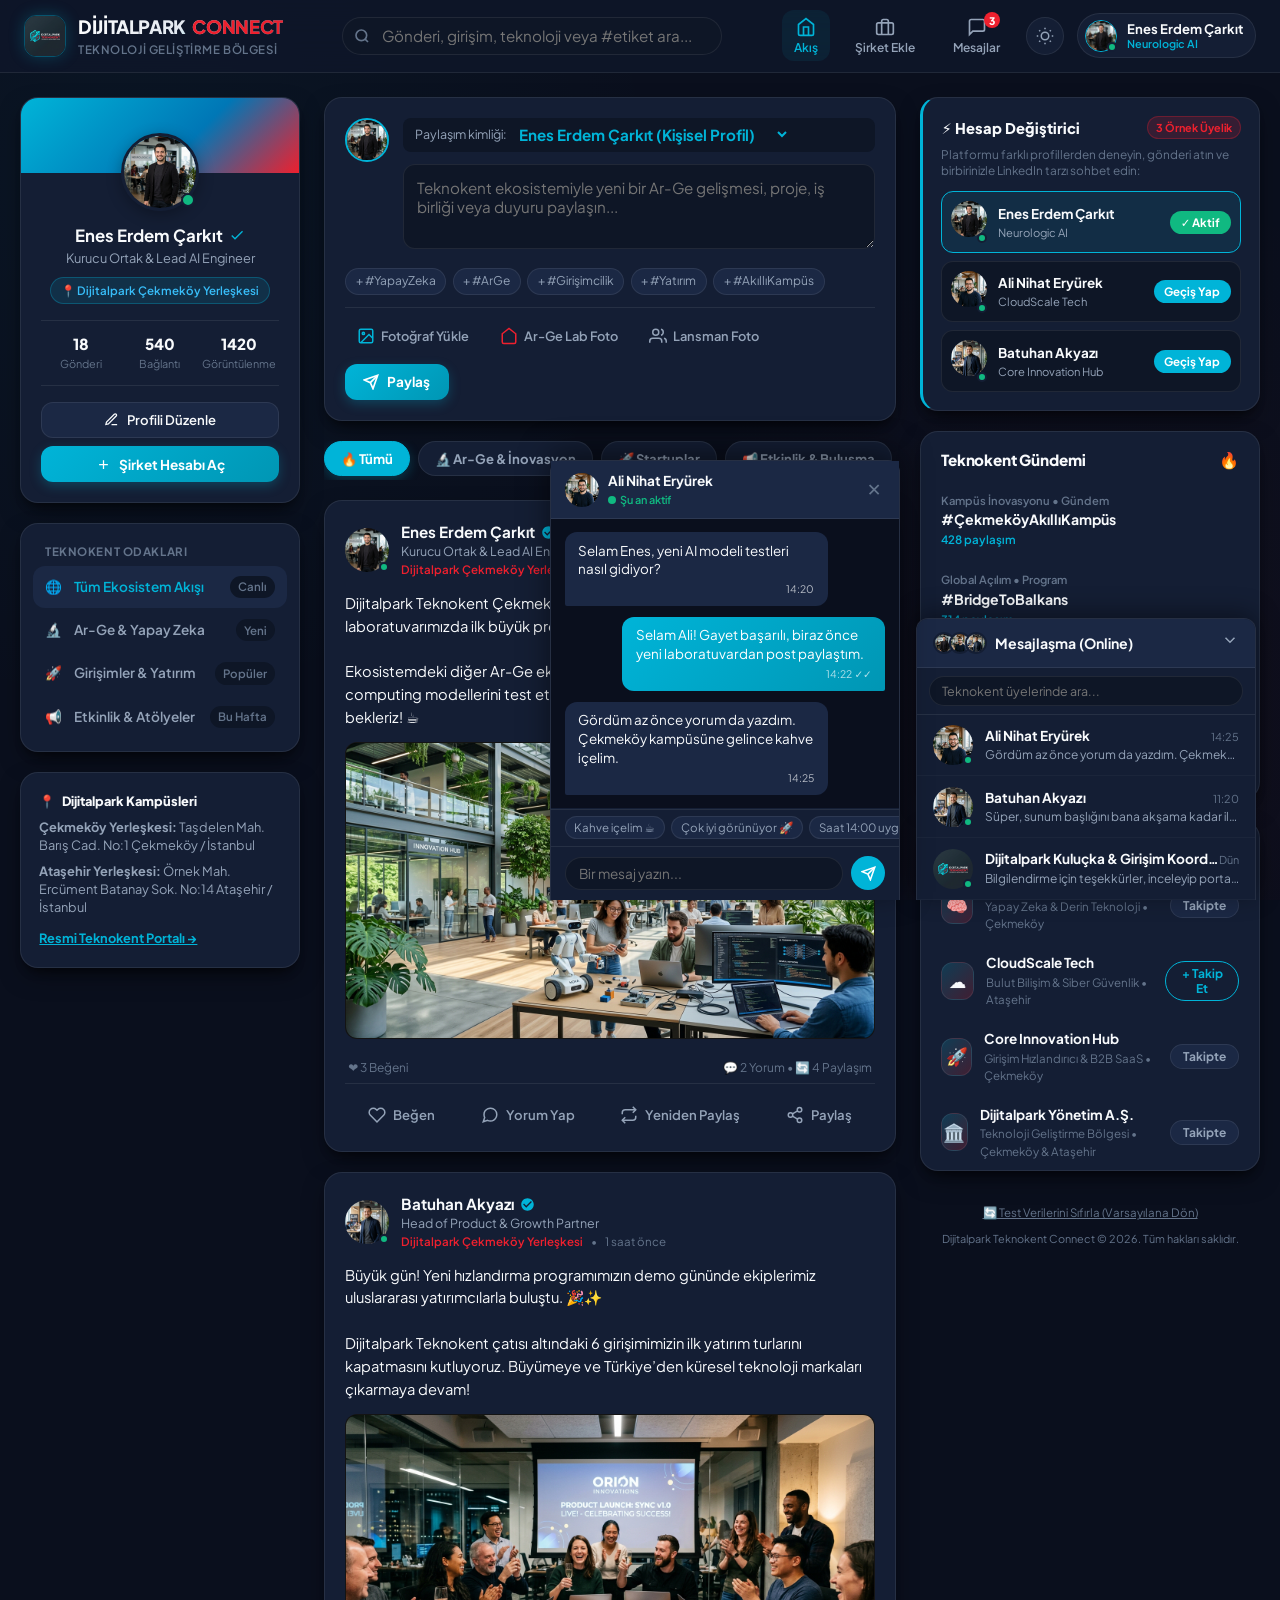
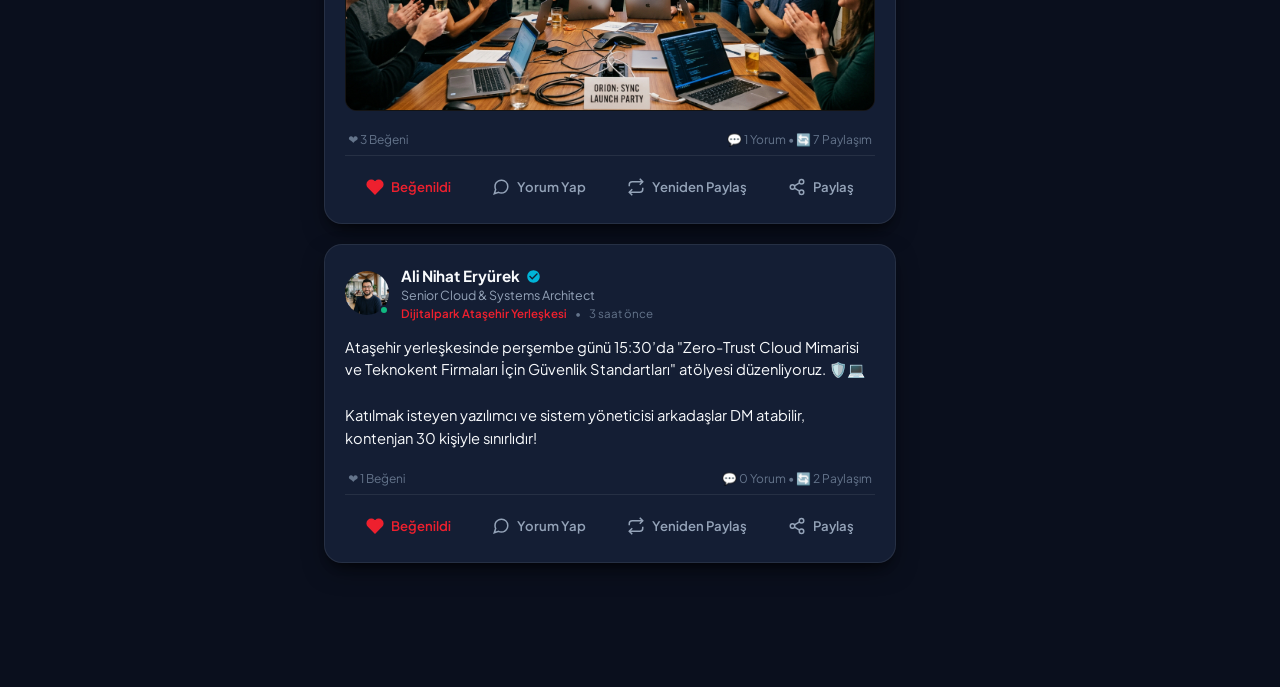
==== index.html @ b2a70043 "feat: initial release of Dijitalpark Teknokent Connect" ====
<!DOCTYPE html>
<html lang="tr" data-theme="dark">
<head>
  <meta charset="UTF-8">
  <meta name="viewport" content="width=device-width, initial-scale=1.0">
  <title>Dijitalpark Teknokent Connect | Startup & Şirket İnovasyon Ağı</title>
  <meta name="description" content="Dijitalpark Teknokent bünyesindeki Ar-Ge firmaları, startuplar ve girişimciler için Twitter ve LinkedIn tarzı profesyonel etkileşim ve iş ağı platformu.">
  
  <!-- Google Fonts: Plus Jakarta Sans for ultra-modern tech aesthetic -->
  <link rel="preconnect" href="https://fonts.googleapis.com">
  <link rel="preconnect" href="https://fonts.gstatic.com" crossorigin>
  <link href="https://fonts.googleapis.com/css2?family=Plus+Jakarta+Sans:wght@400;500;600;700;800&display=swap" rel="stylesheet">
  
  <link rel="stylesheet" href="style.css">
  <link rel="icon" type="image/jpeg" href="./assets/logo.jpg">
</head>
<body>

  <!-- ==========================================================================
       TOP NAVBAR
       ========================================================================== -->
  <header class="top-navbar">
    <div class="nav-container">
      <!-- Brand Logo & Title -->
      <div class="brand-wrapper" onclick="window.scrollTo({top:0, behavior:'smooth'})">
        <img src="./assets/logo.jpg" alt="Dijitalpark Teknokent Logo" class="brand-logo-img" />
        <div class="brand-text">
          <div class="brand-title">
            DİJİTALPARK <span class="red-accent">CONNECT</span>
          </div>
          <div class="brand-subtitle">Teknoloji Geliştirme Bölgesi</div>
        </div>
      </div>

      <!-- Search Input -->
      <div class="search-box-wrapper">
        <svg class="search-icon" width="16" height="16" viewBox="0 0 24 24" fill="none" stroke="currentColor" stroke-width="2.5">
          <circle cx="11" cy="11" r="8"></circle>
          <line x1="21" y1="21" x2="16.65" y2="16.65"></line>
        </svg>
        <input type="text" id="main-search-input" class="search-input" placeholder="Gönderi, girişim, teknoloji veya #etiket ara..." />
      </div>

      <!-- Nav Actions -->
      <nav class="nav-actions">
        <button class="nav-link-btn active" onclick="setFeedCategory('all')">
          <svg width="20" height="20" viewBox="0 0 24 24" fill="none" stroke="currentColor" stroke-width="2">
            <path d="M3 9l9-7 9 7v11a2 2 0 0 1-2 2H5a2 2 0 0 1-2-2z"></path>
            <polyline points="9 22 9 12 15 12 15 22"></polyline>
          </svg>
          <span>Akış</span>
        </button>

        <button class="nav-link-btn" onclick="openCompanyModal()">
          <svg width="20" height="20" viewBox="0 0 24 24" fill="none" stroke="currentColor" stroke-width="2">
            <rect x="2" y="7" width="20" height="14" rx="2" ry="2"></rect>
            <path d="M16 21V5a2 2 0 0 0-2-2h-4a2 2 0 0 0-2 2v16"></path>
          </svg>
          <span>Şirket Ekle</span>
        </button>

        <button class="nav-link-btn" onclick="toggleChatDock()">
          <svg width="20" height="20" viewBox="0 0 24 24" fill="none" stroke="currentColor" stroke-width="2">
            <path d="M21 15a2 2 0 0 1-2 2H7l-4 4V5a2 2 0 0 1 2-2h14a2 2 0 0 1 2 2z"></path>
          </svg>
          <span>Mesajlar</span>
          <span class="nav-link-badge">3</span>
        </button>

        <!-- Theme Toggle -->
        <button id="theme-toggle-btn" class="theme-toggle-btn" onclick="toggleTheme()" title="Temayı Değiştir">
          <!-- Populated by JS -->
        </button>

        <!-- Active User Pill / Switcher -->
        <div class="user-switcher-pill" onclick="openProfileModal()" title="Profil Ayarları & Düzenle">
          <div class="pill-avatar-wrapper">
            <img id="nav-user-avatar" src="./assets/avatar_enes.jpg" class="pill-avatar" alt="Profil" />
            <div class="online-status-dot"></div>
          </div>
          <div class="pill-info">
            <span id="nav-user-name" class="pill-name">Enes Erdem Çarkıt</span>
            <span id="nav-user-role" class="pill-role">Neurologic AI</span>
          </div>
        </div>
      </nav>
    </div>
  </header>

  <!-- ==========================================================================
       MAIN CONTENT GRID
       ========================================================================== -->
  <main class="app-main-layout">
    
    <!-- ==================== LEFT SIDEBAR ==================== -->
    <aside class="left-sidebar">
      <!-- User Profile Summary Card -->
      <div class="card-base profile-summary-card">
        <div class="profile-card-header"></div>
        <div class="profile-card-body">
          <div class="profile-avatar-wrapper">
            <img id="sidebar-user-avatar" src="./assets/avatar_enes.jpg" class="profile-avatar-lg" alt="Kullanıcı Profil Resmi" />
            <div class="online-status-dot" style="bottom: 4px; right: 4px; width: 14px; height: 14px;"></div>
          </div>
          <h2 id="sidebar-user-name" class="profile-name">Enes Erdem Çarkıt</h2>
          <p id="sidebar-user-headline" class="profile-headline">Kurucu Ortak & Lead AI Engineer</p>
          <div id="sidebar-user-campus" class="profile-badge-tag">📍 Dijitalpark Çekmeköy</div>

          <div class="profile-stats-row">
            <div class="profile-stat-item">
              <span id="stat-posts-count" class="stat-value">18</span>
              <span class="stat-label">Gönderi</span>
            </div>
            <div class="profile-stat-item">
              <span id="stat-connections-count" class="stat-value">540</span>
              <span class="stat-label">Bağlantı</span>
            </div>
            <div class="profile-stat-item">
              <span id="stat-views-count" class="stat-value">1.4K</span>
              <span class="stat-label">Görüntülenme</span>
            </div>
          </div>

          <div class="profile-card-actions">
            <button class="btn-secondary" onclick="openProfileModal()">
              <svg width="15" height="15" viewBox="0 0 24 24" fill="none" stroke="currentColor" stroke-width="2"><path d="M12 20h9"></path><path d="M16.5 3.5a2.121 2.121 0 0 1 3 3L7 19l-4 1 1-4L16.5 3.5z"></path></svg>
              <span>Profili Düzenle</span>
            </button>
            <button class="btn-primary" onclick="openCompanyModal()">
              <svg width="15" height="15" viewBox="0 0 24 24" fill="none" stroke="currentColor" stroke-width="2"><line x1="12" y1="5" x2="12" y2="19"></line><line x1="5" y1="12" x2="19" y2="12"></line></svg>
              <span>Şirket Hesabı Aç</span>
            </button>
          </div>
        </div>
      </div>

      <!-- Left Navigation Filters -->
      <div class="card-base sidebar-nav-card">
        <div class="sidebar-menu-title">Teknokent Odakları</div>
        <div class="sidebar-menu-item active" onclick="setFeedCategory('all')">
          <div class="sidebar-menu-item-left">
            <span>🌐</span>
            <span>Tüm Ekosistem Akışı</span>
          </div>
          <span class="menu-count-badge">Canlı</span>
        </div>
        <div class="sidebar-menu-item" onclick="setFeedCategory('arge')">
          <div class="sidebar-menu-item-left">
            <span>🔬</span>
            <span>Ar-Ge & Yapay Zeka</span>
          </div>
          <span class="menu-count-badge">Yeni</span>
        </div>
        <div class="sidebar-menu-item" onclick="setFeedCategory('startup')">
          <div class="sidebar-menu-item-left">
            <span>🚀</span>
            <span>Girişimler & Yatırım</span>
          </div>
          <span class="menu-count-badge">Popüler</span>
        </div>
        <div class="sidebar-menu-item" onclick="setFeedCategory('etkinlik')">
          <div class="sidebar-menu-item-left">
            <span>📢</span>
            <span>Etkinlik & Atölyeler</span>
          </div>
          <span class="menu-count-badge">Bu Hafta</span>
        </div>
      </div>

      <!-- Yerleşkeler Info Card -->
      <div class="card-base" style="padding: 1.15rem; font-size: 0.8rem; color: var(--text-secondary);">
        <div style="font-weight: 800; color: var(--text-primary); margin-bottom: 0.5rem; display: flex; align-items: center; gap: 0.4rem;">
          <span style="color: var(--brand-red);">📍</span> Dijitalpark Kampüsleri
        </div>
        <div style="margin-bottom: 0.5rem; line-height: 1.4;">
          <strong>Çekmeköy Yerleşkesi:</strong> Taşdelen Mah. Barış Cad. No:1 Çekmeköy / İstanbul
        </div>
        <div style="margin-bottom: 0.8rem; line-height: 1.4;">
          <strong>Ataşehir Yerleşkesi:</strong> Örnek Mah. Ercüment Batanay Sok. No:14 Ataşehir / İstanbul
        </div>
        <a href="https://www.dijitalparkteknokent.com.tr" target="_blank" style="color: var(--brand-turq); font-weight: 700; text-decoration: underline;">
          Resmi Teknokent Portalı &rarr;
        </a>
      </div>
    </aside>

    <!-- ==================== FEED CENTER ==================== -->
    <section class="feed-center-column">
      
      <!-- Gönderi Oluşturucu (Composer) -->
      <div class="composer-card">
        <div class="composer-top-row">
          <img id="composer-active-avatar" src="./assets/avatar_enes.jpg" class="composer-avatar" alt="Kullanıcı Avatarı" />
          <div class="composer-input-area">
            
            <!-- Gönderen Seçimi (Kişisel vs Şirket) -->
            <div class="post-as-bar">
              <span>Paylaşım kimliği:</span>
              <select id="post-as-select" class="post-as-select">
                <!-- Populated dynamically -->
              </select>
            </div>

            <textarea id="post-composer-text" class="composer-textarea" placeholder="Teknokent ekosistemiyle yeni bir Ar-Ge gelişmesi, proje, iş birliği veya duyuru paylaşın..."></textarea>
          </div>
        </div>

        <!-- Görsel Önizleme Alanı -->
        <div id="composer-preview-box" class="composer-img-preview-box">
          <img id="composer-preview-img" src="" class="composer-img-preview" alt="Yüklenecek Görsel" />
          <div class="remove-img-btn" onclick="removeComposerImage()" title="Görseli Kaldır">✕</div>
        </div>

        <!-- Hızlı Etiketler -->
        <div class="hashtag-chips">
          <span class="hashtag-chip" onclick="addHashtagToComposer('YapayZeka')">+ #YapayZeka</span>
          <span class="hashtag-chip" onclick="addHashtagToComposer('ArGe')">+ #ArGe</span>
          <span class="hashtag-chip" onclick="addHashtagToComposer('Girişimcilik')">+ #Girişimcilik</span>
          <span class="hashtag-chip" onclick="addHashtagToComposer('Yatırım')">+ #Yatırım</span>
          <span class="hashtag-chip" onclick="addHashtagToComposer('AkıllıKampüs')">+ #AkıllıKampüs</span>
        </div>

        <!-- Hidden File Input for Custom Photo Upload -->
        <input type="file" id="post-image-file-input" accept="image/*" style="display: none;" onchange="handleImageSelect(event)" />

        <div class="composer-bottom-bar">
          <div class="composer-tools">
            <button class="composer-tool-btn" onclick="document.getElementById('post-image-file-input').click()" title="Fotoğraf Yükle">
              <svg width="18" height="18" viewBox="0 0 24 24" fill="none" stroke="currentColor" stroke-width="2" style="color:var(--brand-turq);"><rect x="3" y="3" width="18" height="18" rx="2" ry="2"></rect><circle cx="8.5" cy="8.5" r="1.5"></circle><polyline points="21 15 16 10 5 21"></polyline></svg>
              <span>Fotoğraf Yükle</span>
            </button>

            <!-- Örnek Teknokent Görsellerini Hızlı Ekleme -->
            <button class="composer-tool-btn" onclick="selectSampleImage('office')" title="Ar-Ge Ofis Görseli">
              <svg width="18" height="18" viewBox="0 0 24 24" fill="none" stroke="currentColor" stroke-width="2" style="color:var(--brand-red);"><path d="M3 9l9-7 9 7v11a2 2 0 0 1-2 2H5a2 2 0 0 1-2-2z"></path></svg>
              <span>Ar-Ge Lab Foto</span>
            </button>
            <button class="composer-tool-btn" onclick="selectSampleImage('team')" title="Startup Ekip / Lansman Görseli">
              <svg width="18" height="18" viewBox="0 0 24 24" fill="none" stroke="currentColor" stroke-width="2"><path d="M17 21v-2a4 4 0 0 0-4-4H5a4 4 0 0 0-4 4v2"></path><circle cx="9" cy="7" r="4"></circle><path d="M23 21v-2a4 4 0 0 0-3-3.87"></path><path d="M16 3.13a4 4 0 0 1 0 7.75"></path></svg>
              <span>Lansman Foto</span>
            </button>
          </div>

          <button class="btn-primary" onclick="submitNewPost()">
            <svg width="16" height="16" viewBox="0 0 24 24" fill="none" stroke="currentColor" stroke-width="2.5"><line x1="22" y1="2" x2="11" y2="13"></line><polygon points="22 2 15 22 11 13 2 9 22 2"></polygon></svg>
            <span>Paylaş</span>
          </button>
        </div>
      </div>

      <!-- Feed Kategori Filtre Butonları -->
      <div class="feed-tabs-bar">
        <button class="feed-tab active" data-cat="all" onclick="setFeedCategory('all')">🔥 Tümü</button>
        <button class="feed-tab" data-cat="arge" onclick="setFeedCategory('arge')">🔬 Ar-Ge & İnovasyon</button>
        <button class="feed-tab" data-cat="startup" onclick="setFeedCategory('startup')">🚀 Startuplar</button>
        <button class="feed-tab" data-cat="etkinlik" onclick="setFeedCategory('etkinlik')">📢 Etkinlik & Buluşma</button>
      </div>

      <!-- Gönderi Akışı (JavaScript Render Alanı) -->
      <div id="feed-posts-container">
        <!-- Rendered by app.js -->
      </div>
    </section>

    <!-- ==================== RIGHT SIDEBAR ==================== -->
    <aside class="right-sidebar">
      
      <!-- TEST MODU: 3 Örnek Üyelik Hızlı Geçiş Paneli (Kullanıcının Özel İsteği) -->
      <div class="card-base test-accounts-panel">
        <div style="display: flex; align-items: center; justify-content: space-between; margin-bottom: 0.5rem;">
          <span style="font-weight: 800; font-size: 0.92rem; color: var(--text-primary); display:flex; align-items:center; gap:0.4rem;">
            ⚡ Hesap Değiştirici
          </span>
          <span class="test-badge">3 Örnek Üyelik</span>
        </div>
        <p style="font-size: 0.74rem; color: var(--text-muted); line-height: 1.35; margin-bottom: 0.75rem;">
          Platformu farklı profillerden deneyin, gönderi atın ve birbirinizle LinkedIn tarzı sohbet edin:
        </p>

        <div id="test-accounts-list">
          <!-- Populated by JS for Enes, Ali, Batuhan -->
        </div>
      </div>

      <!-- Teknokent Gündemi / Trendler -->
      <div class="card-base">
        <div class="sidebar-section-header">
          <span class="sidebar-section-title">Teknokent Gündemi</span>
          <span style="font-size: 1rem;">🔥</span>
        </div>
        
        <div class="trend-item" onclick="addHashtagToComposer('ÇekmeköyAkıllıKampüs')">
          <div class="trend-category">Kampüs İnovasyonu • Gündem</div>
          <div class="trend-tag">#ÇekmeköyAkıllıKampüs</div>
          <div class="trend-count">428 paylaşım</div>
        </div>

        <div class="trend-item" onclick="addHashtagToComposer('BridgeToBalkans')">
          <div class="trend-category">Global Açılım • Program</div>
          <div class="trend-tag">#BridgeToBalkans</div>
          <div class="trend-count">314 paylaşım</div>
        </div>

        <div class="trend-item" onclick="addHashtagToComposer('TÜBİTAK1507')">
          <div class="trend-category">Ar-Ge Teşvikleri • Destek</div>
          <div class="trend-tag">#TÜBİTAK1507</div>
          <div class="trend-count">192 paylaşım</div>
        </div>

        <div class="trend-item" onclick="addHashtagToComposer('YatırımTuru')">
          <div class="trend-category">Girişim Finansmanı • Fon</div>
          <div class="trend-tag">#YatırımTuru</div>
          <div class="trend-count">146 paylaşım</div>
        </div>
      </div>

      <!-- Teknokent Şirketleri -->
      <div class="card-base">
        <div class="sidebar-section-header">
          <span class="sidebar-section-title">Ekosistem Şirketleri</span>
          <button style="font-size: 0.75rem; color: var(--brand-turq); font-weight:700;" onclick="openCompanyModal()">+ Ekle</button>
        </div>
        <div id="companies-list-container">
          <!-- Populated by JS -->
        </div>
      </div>

      <!-- Data Reset & Info -->
      <div style="padding: 0.5rem 1rem; text-align: center;">
        <button onclick="resetDataToDefault()" style="font-size: 0.72rem; color: var(--text-muted); text-decoration: underline;">
          🔄 Test Verilerini Sıfırla (Varsayılana Dön)
        </button>
        <div style="font-size: 0.68rem; color: var(--text-muted); margin-top: 0.5rem;">
          Dijitalpark Teknokent Connect © 2026. Tüm hakları saklıdır.
        </div>
      </div>
    </aside>

  </main>

  <!-- ==========================================================================
       LINKEDIN STYLE CHAT DOCK (BOTTOM-RIGHT)
       ========================================================================== -->
  <div id="linkedin-chat-dock" class="linkedin-chat-dock">
    <div class="chat-dock-header" onclick="toggleChatDock()">
      <div class="chat-dock-title">
        <div class="chat-dock-avatar-stack">
          <img src="./assets/avatar_enes.jpg" alt="Enes" />
          <img src="./assets/avatar_ali.jpg" alt="Ali" />
          <img src="./assets/avatar_batuhan.jpg" alt="Batuhan" />
        </div>
        <span>Mesajlaşma (Online)</span>
      </div>
      <div class="chat-dock-controls">
        <span id="dock-toggle-icon">
          <svg width="18" height="18" viewBox="0 0 24 24" fill="none" stroke="currentColor" stroke-width="2"><polyline points="6 9 12 15 18 9"></polyline></svg>
        </span>
      </div>
    </div>

    <div id="chat-dock-content" class="chat-dock-content">
      <div class="chat-dock-search">
        <input type="text" class="chat-dock-search-input" placeholder="Teknokent üyelerinde ara..." />
      </div>
      <div id="chat-contacts-list" class="chat-contact-list">
        <!-- Rendered by JS -->
      </div>
    </div>
  </div>

  <!-- FLOATING CONVERSATION POPUP (LINKEDIN POPUP STYLE) -->
  <div id="active-conversation-window" class="active-conversation-window" style="display: none;">
    <div class="conversation-header">
      <div class="conversation-target-info">
        <img id="chat-target-avatar" src="" class="conversation-target-avatar" />
        <div class="conversation-target-meta">
          <span id="chat-target-name" class="target-name">Üye</span>
          <span id="chat-target-status" class="target-status-text">Şu an aktif</span>
        </div>
      </div>
      <div style="display:flex; align-items:center; gap:0.5rem;">
        <button onclick="closeActiveChat()" style="color:var(--text-muted); font-size:1.1rem; line-height:1; padding:4px;" title="Kapat">✕</button>
      </div>
    </div>

    <!-- Messages Body -->
    <div id="chat-messages-body" class="conversation-body">
      <!-- Populated by JS -->
    </div>

    <!-- Quick Reply Chips -->
    <div class="quick-reply-suggestions">
      <button class="quick-reply-chip" onclick="sendQuickReply('Harika, yarın Teknokent kafesinde buluşalım! ☕️')">Kahve içelim ☕️</button>
      <button class="quick-reply-chip" onclick="sendQuickReply('Projeyi inceledim, çok iyi görünüyor! 🚀')">Çok iyi görünüyor 🚀</button>
      <button class="quick-reply-chip" onclick="sendQuickReply('Toplantı saat 14:00\'te uygun mudur?')">Saat 14:00 uygun mu?</button>
    </div>

    <!-- Input Footer -->
    <div class="conversation-footer">
      <input type="text" id="chat-message-input" class="chat-input-box" placeholder="Bir mesaj yazın..." autocomplete="off" />
      <button class="chat-send-btn" onclick="sendChatMessage()">
        <svg width="15" height="15" viewBox="0 0 24 24" fill="none" stroke="currentColor" stroke-width="2.5"><line x1="22" y1="2" x2="11" y2="13"></line><polygon points="22 2 15 22 11 13 2 9 22 2"></polygon></svg>
      </button>
    </div>
  </div>

  <!-- ==========================================================================
       MODALS
       ========================================================================== -->

  <!-- Profil Düzenleme Modalı -->
  <div id="profile-edit-modal" class="modal-backdrop">
    <div class="modal-container">
      <div class="modal-header">
        <div class="modal-title">
          <span>👤</span> Profil Bilgilerini Düzenle
        </div>
        <button class="modal-close-btn" onclick="closeProfileModal()">✕</button>
      </div>
      <div class="modal-body">
        <div class="form-group">
          <label class="form-label">Ad Soyad</label>
          <input type="text" id="edit-profile-name" class="form-control" />
        </div>
        <div class="form-group">
          <label class="form-label">Unvan & Rol</label>
          <input type="text" id="edit-profile-title" class="form-control" />
        </div>
        <div class="form-row">
          <div class="form-group">
            <label class="form-label">Şirket / Startup</label>
            <input type="text" id="edit-profile-company" class="form-control" />
          </div>
          <div class="form-group">
            <label class="form-label">Yerleşke</label>
            <select id="edit-profile-campus" class="form-control">
              <option value="Dijitalpark Çekmeköy Yerleşkesi">Dijitalpark Çekmeköy Yerleşkesi</option>
              <option value="Dijitalpark Ataşehir Yerleşkesi">Dijitalpark Ataşehir Yerleşkesi</option>
            </select>
          </div>
        </div>
        <div class="form-group">
          <label class="form-label">Biyografi & Ar-Ge Odak Alanları</label>
          <textarea id="edit-profile-bio" class="form-control" rows="3"></textarea>
        </div>
      </div>
      <div class="modal-footer">
        <button class="btn-secondary" onclick="closeProfileModal()">İptal</button>
        <button class="btn-primary" onclick="saveProfileEdits()">Değişiklikleri Kaydet</button>
      </div>
    </div>
  </div>

  <!-- Şirket Hesabı Açma Modalı -->
  <div id="company-register-modal" class="modal-backdrop">
    <div class="modal-container">
      <div class="modal-header">
        <div class="modal-title">
          <span>🏢</span> Yeni Şirket / Startup Hesabı Aç
        </div>
        <button class="modal-close-btn" onclick="closeCompanyModal()">✕</button>
      </div>
      <div class="modal-body">
        <p style="font-size: 0.82rem; color: var(--text-secondary); margin-bottom: 1.25rem;">
          Dijitalpark Teknokent TGB bünyesindeki Ar-Ge şirketinizi veya startupınızı ekosisteme tanıtın, açık pozisyonlar ve projelerinizi paylaşın.
        </p>
        <div class="form-group">
          <label class="form-label">Şirket / Girişim Adı *</label>
          <input type="text" id="new-comp-name" class="form-control" placeholder="Örn: QuantumBite Technologies" />
        </div>
        <div class="form-group">
          <label class="form-label">Faaliyet Sektörü *</label>
          <input type="text" id="new-comp-sector" class="form-control" placeholder="Örn: Yapay Zeka, Siber Güvenlik, Biyoteknoloji, FinTech..." />
        </div>
        <div class="form-row">
          <div class="form-group">
            <label class="form-label">Teknokent Yerleşkesi & Ofis No</label>
            <input type="text" id="new-comp-campus" class="form-control" value="Çekmeköy - Ofis C204" />
          </div>
          <div class="form-group">
            <label class="form-label">Ekip Büyüklüğü</label>
            <select id="new-comp-size" class="form-control">
              <option value="1-5 Kişi">1-5 Kişi (Erken Aşama)</option>
              <option value="5-15 Kişi">5-15 Kişi (Büyüme)</option>
              <option value="15-50 Kişi">15-50 Kişi (Ölçeklenme)</option>
              <option value="50+ Kişi">50+ Kişi (Büyük Ölçek)</option>
            </select>
          </div>
        </div>
        <div class="form-group">
          <label class="form-label">Şirket İkonu / Emoji</label>
          <input type="text" id="new-comp-emoji" class="form-control" value="⚡" style="max-width: 80px; text-align: center; font-size: 1.2rem;" />
        </div>
      </div>
      <div class="modal-footer">
        <button class="btn-secondary" onclick="closeCompanyModal()">İptal</button>
        <button class="btn-primary" onclick="registerNewCompany()">Şirket Hesabını Kaydet</button>
      </div>
    </div>
  </div>

  <!-- Görsel Lightbox Modalı -->
  <div id="image-lightbox-modal" class="modal-backdrop" onclick="closeLightbox()">
    <div style="max-width: 90vw; max-height: 90vh; position: relative;">
      <img id="lightbox-full-img" src="" style="max-width: 100%; max-height: 90vh; border-radius: var(--radius-md); object-fit: contain; box-shadow: 0 20px 50px rgba(0,0,0,0.8);" />
    </div>
  </div>

  <!-- Application Logic -->
  <script src="app.js"></script>
</body>
</html>
---- style.css ----
/* ==========================================================================
   DIJITALPARK TEKNOKENT CONNECT - DESIGN SYSTEM & STYLESHEET
   Brand Colors:
   - Dijitalpark Turquoise / Cyan: #00B4D8 / #00C8D7 / #0891b2
   - Dijitalpark Red: #EE202E / #E63946
   - Modern Tech Dark Navy Slate & Crisp Light Mode
   ========================================================================== */

:root {
  /* Brand Core */
  --brand-turq: #00B4D8;
  --brand-turq-light: #48CAE4;
  --brand-turq-dark: #0096B4;
  --brand-turq-glow: rgba(0, 180, 216, 0.25);
  
  --brand-red: #EE202E;
  --brand-red-light: #FF4D5A;
  --brand-red-dark: #C91421;
  --brand-red-glow: rgba(238, 32, 46, 0.25);

  --brand-online: #10B981;
  --brand-online-glow: rgba(16, 185, 129, 0.3);

  /* Theme: Dark (Default Tech Theme) */
  --bg-primary: #0A0F1D;
  --bg-secondary: #0F172A;
  --bg-surface: #141E34;
  --bg-surface-elevated: #1B2844;
  --bg-input: #0E1626;
  --border-color: rgba(255, 255, 255, 0.08);
  --border-focus: var(--brand-turq);
  
  --text-primary: #F8FAFC;
  --text-secondary: #94A3B8;
  --text-muted: #64748B;
  --text-inverse: #0A0F1D;

  --badge-bg: rgba(0, 180, 216, 0.12);
  --badge-border: rgba(0, 180, 216, 0.3);
  --badge-text: #38BDF8;

  --card-shadow: 0 10px 25px -5px rgba(0, 0, 0, 0.5), 0 8px 10px -6px rgba(0, 0, 0, 0.5);
  --modal-backdrop: rgba(6, 10, 20, 0.85);

  --font-family: 'Plus Jakarta Sans', system-ui, -apple-system, BlinkMacSystemFont, 'Segoe UI', Roboto, sans-serif;
  --radius-sm: 8px;
  --radius-md: 12px;
  --radius-lg: 18px;
  --radius-full: 9999px;

  --transition-fast: 0.15s ease;
  --transition-normal: 0.25s cubic-bezier(0.4, 0, 0.2, 1);
}

[data-theme="light"] {
  --bg-primary: #F1F5F9;
  --bg-secondary: #FFFFFF;
  --bg-surface: #FFFFFF;
  --bg-surface-elevated: #F8FAFC;
  --bg-input: #F8FAFC;
  --border-color: #E2E8F0;
  --border-focus: var(--brand-turq);

  --text-primary: #0F172A;
  --text-secondary: #475569;
  --text-muted: #64748B;
  --text-inverse: #FFFFFF;

  --badge-bg: rgba(0, 180, 216, 0.08);
  --badge-border: rgba(0, 180, 216, 0.25);
  --badge-text: #0284C7;

  --card-shadow: 0 10px 20px -3px rgba(0, 0, 0, 0.06), 0 4px 6px -4px rgba(0, 0, 0, 0.04);
  --modal-backdrop: rgba(15, 23, 42, 0.6);
}

/* Base Reset */
*, *::before, *::after {
  box-sizing: border-box;
  margin: 0;
  padding: 0;
}

body {
  font-family: var(--font-family);
  background-color: var(--bg-primary);
  color: var(--text-primary);
  line-height: 1.5;
  -webkit-font-smoothing: antialiased;
  min-height: 100vh;
  overflow-x: hidden;
  background-image: 
    radial-gradient(circle at 10% 20%, rgba(0, 180, 216, 0.04) 0%, transparent 40%),
    radial-gradient(circle at 90% 80%, rgba(238, 32, 46, 0.03) 0%, transparent 40%);
  background-attachment: fixed;
}

a {
  color: inherit;
  text-decoration: none;
}

button {
  font-family: inherit;
  cursor: pointer;
  border: none;
  background: none;
  color: inherit;
}

input, textarea, select {
  font-family: inherit;
  font-size: 0.95rem;
}

/* ==========================================================================
   HEADER / NAVBAR
   ========================================================================== */

.top-navbar {
  position: sticky;
  top: 0;
  z-index: 1000;
  background-color: rgba(15, 23, 42, 0.85);
  backdrop-filter: blur(16px);
  -webkit-backdrop-filter: blur(16px);
  border-bottom: 1px solid var(--border-color);
  padding: 0.65rem 1.5rem;
  transition: background-color var(--transition-normal);
}

[data-theme="light"] .top-navbar {
  background-color: rgba(255, 255, 255, 0.88);
}

.nav-container {
  max-width: 1360px;
  margin: 0 auto;
  display: flex;
  align-items: center;
  justify-content: space-between;
  gap: 1.5rem;
}

.brand-wrapper {
  display: flex;
  align-items: center;
  gap: 0.75rem;
  cursor: pointer;
}

.brand-logo-img {
  width: 42px;
  height: 42px;
  border-radius: var(--radius-md);
  object-fit: cover;
  box-shadow: 0 0 15px var(--brand-turq-glow);
  border: 1.5px solid rgba(0, 180, 216, 0.4);
}

.brand-text {
  display: flex;
  flex-direction: column;
}

.brand-title {
  font-weight: 800;
  font-size: 1.15rem;
  letter-spacing: -0.02em;
  background: linear-gradient(135deg, #FFFFFF 0%, #E2E8F0 50%, var(--brand-turq) 100%);
  -webkit-background-clip: text;
  -webkit-text-fill-color: transparent;
  display: flex;
  align-items: center;
  gap: 0.4rem;
}

[data-theme="light"] .brand-title {
  background: linear-gradient(135deg, #0F172A 0%, #1E293B 50%, var(--brand-turq-dark) 100%);
  -webkit-background-clip: text;
  -webkit-text-fill-color: transparent;
}

.brand-title .red-accent {
  color: var(--brand-red);
  -webkit-text-fill-color: var(--brand-red);
}

.brand-subtitle {
  font-size: 0.72rem;
  color: var(--text-muted);
  font-weight: 600;
  letter-spacing: 0.05em;
  text-transform: uppercase;
}

.search-box-wrapper {
  flex: 1;
  max-width: 380px;
  position: relative;
}

.search-icon {
  position: absolute;
  left: 12px;
  top: 50%;
  transform: translateY(-50%);
  color: var(--text-muted);
  pointer-events: none;
}

.search-input {
  width: 100%;
  background-color: var(--bg-input);
  border: 1px solid var(--border-color);
  border-radius: var(--radius-full);
  padding: 0.55rem 1rem 0.55rem 2.4rem;
  color: var(--text-primary);
  outline: none;
  transition: all var(--transition-fast);
}

.search-input:focus {
  border-color: var(--brand-turq);
  box-shadow: 0 0 0 3px var(--brand-turq-glow);
}

.nav-actions {
  display: flex;
  align-items: center;
  gap: 0.85rem;
}

.nav-link-btn {
  display: flex;
  flex-direction: column;
  align-items: center;
  gap: 0.2rem;
  color: var(--text-secondary);
  font-size: 0.75rem;
  font-weight: 600;
  padding: 0.4rem 0.75rem;
  border-radius: var(--radius-md);
  transition: all var(--transition-fast);
  position: relative;
}

.nav-link-btn:hover, .nav-link-btn.active {
  color: var(--brand-turq);
  background-color: rgba(0, 180, 216, 0.08);
}

.nav-link-badge {
  position: absolute;
  top: 2px;
  right: 12px;
  background-color: var(--brand-red);
  color: #fff;
  font-size: 0.65rem;
  font-weight: 800;
  min-width: 16px;
  height: 16px;
  border-radius: var(--radius-full);
  display: flex;
  align-items: center;
  justify-content: center;
  padding: 0 4px;
}

.theme-toggle-btn {
  width: 38px;
  height: 38px;
  border-radius: var(--radius-full);
  border: 1px solid var(--border-color);
  display: flex;
  align-items: center;
  justify-content: center;
  color: var(--text-secondary);
  background-color: var(--bg-surface);
  transition: all var(--transition-fast);
}

.theme-toggle-btn:hover {
  color: var(--brand-turq);
  border-color: var(--brand-turq);
}

/* User Switcher Pill in Nav */
.user-switcher-pill {
  display: flex;
  align-items: center;
  gap: 0.6rem;
  padding: 0.35rem 0.75rem 0.35rem 0.45rem;
  background: var(--bg-surface);
  border: 1px solid var(--border-color);
  border-radius: var(--radius-full);
  cursor: pointer;
  transition: all var(--transition-fast);
}

.user-switcher-pill:hover {
  border-color: var(--brand-turq);
  box-shadow: 0 0 10px var(--brand-turq-glow);
}

.pill-avatar-wrapper {
  position: relative;
  width: 32px;
  height: 32px;
}

.pill-avatar {
  width: 100%;
  height: 100%;
  border-radius: var(--radius-full);
  object-fit: cover;
  border: 1.5px solid var(--brand-turq);
}

.online-status-dot {
  position: absolute;
  bottom: 0;
  right: 0;
  width: 10px;
  height: 10px;
  border-radius: var(--radius-full);
  background-color: var(--brand-online);
  border: 2px solid var(--bg-surface);
}

.pill-info {
  display: flex;
  flex-direction: column;
  line-height: 1.2;
}

.pill-name {
  font-size: 0.82rem;
  font-weight: 700;
  color: var(--text-primary);
}

.pill-role {
  font-size: 0.68rem;
  color: var(--brand-turq);
  font-weight: 600;
}

/* ==========================================================================
   LAYOUT GRID
   ========================================================================== */

.app-main-layout {
  max-width: 1360px;
  margin: 1.5rem auto;
  padding: 0 1.25rem 5rem 1.25rem;
  display: grid;
  grid-template-columns: 280px 1fr 340px;
  gap: 1.5rem;
  align-items: start;
}

@media (max-width: 1100px) {
  .app-main-layout {
    grid-template-columns: 250px 1fr;
  }
  .right-sidebar {
    display: none;
  }
}

@media (max-width: 768px) {
  .app-main-layout {
    grid-template-columns: 1fr;
    padding: 0 0.75rem 5rem 0.75rem;
  }
  .left-sidebar {
    display: none;
  }
  .search-box-wrapper {
    display: none;
  }
}

/* Common Card Base */
.card-base {
  background-color: var(--bg-surface);
  border: 1px solid var(--border-color);
  border-radius: var(--radius-lg);
  box-shadow: var(--card-shadow);
  overflow: hidden;
  margin-bottom: 1.25rem;
  transition: border-color var(--transition-fast);
}

.card-base:hover {
  border-color: rgba(0, 180, 216, 0.2);
}

/* ==========================================================================
   LEFT SIDEBAR (USER PROFILE & FILTERS)
   ========================================================================== */

.profile-card-header {
  height: 75px;
  background: linear-gradient(135deg, #00B4D8 0%, #0077B6 60%, #EE202E 100%);
  position: relative;
}

.profile-card-body {
  padding: 0 1.25rem 1.25rem 1.25rem;
  position: relative;
  text-align: center;
}

.profile-avatar-wrapper {
  position: relative;
  width: 78px;
  height: 78px;
  margin: -40px auto 0.75rem auto;
}

.profile-avatar-lg {
  width: 100%;
  height: 100%;
  border-radius: var(--radius-full);
  object-fit: cover;
  border: 3.5px solid var(--bg-surface);
  box-shadow: 0 4px 15px rgba(0, 0, 0, 0.3);
}

.profile-name {
  font-size: 1.05rem;
  font-weight: 700;
  color: var(--text-primary);
  margin-bottom: 0.15rem;
  display: flex;
  align-items: center;
  justify-content: center;
  gap: 0.35rem;
}

.profile-headline {
  font-size: 0.8rem;
  color: var(--text-secondary);
  margin-bottom: 0.6rem;
  line-height: 1.35;
}

.profile-badge-tag {
  display: inline-flex;
  align-items: center;
  gap: 0.35rem;
  background-color: var(--badge-bg);
  border: 1px solid var(--badge-border);
  color: var(--badge-text);
  font-size: 0.72rem;
  font-weight: 600;
  padding: 0.25rem 0.65rem;
  border-radius: var(--radius-full);
  margin-bottom: 1rem;
}

.profile-stats-row {
  display: flex;
  border-top: 1px solid var(--border-color);
  border-bottom: 1px solid var(--border-color);
  padding: 0.75rem 0;
  margin-bottom: 1rem;
}

.profile-stat-item {
  flex: 1;
  display: flex;
  flex-direction: column;
}

.stat-value {
  font-weight: 800;
  font-size: 0.95rem;
  color: var(--text-primary);
}

.stat-label {
  font-size: 0.68rem;
  color: var(--text-muted);
}

.profile-card-actions {
  display: flex;
  flex-direction: column;
  gap: 0.5rem;
}

.btn-secondary {
  background-color: var(--bg-surface-elevated);
  border: 1px solid var(--border-color);
  color: var(--text-primary);
  font-size: 0.82rem;
  font-weight: 600;
  padding: 0.55rem 1rem;
  border-radius: var(--radius-md);
  transition: all var(--transition-fast);
  display: flex;
  align-items: center;
  justify-content: center;
  gap: 0.5rem;
}

.btn-secondary:hover {
  background-color: rgba(0, 180, 216, 0.12);
  border-color: var(--brand-turq);
  color: var(--brand-turq);
}

.btn-primary {
  background: linear-gradient(135deg, var(--brand-turq) 0%, #0096B4 100%);
  color: #FFFFFF;
  font-size: 0.85rem;
  font-weight: 700;
  padding: 0.6rem 1.15rem;
  border-radius: var(--radius-md);
  transition: all var(--transition-fast);
  display: flex;
  align-items: center;
  justify-content: center;
  gap: 0.5rem;
  box-shadow: 0 4px 12px var(--brand-turq-glow);
}

.btn-primary:hover {
  box-shadow: 0 6px 18px rgba(0, 180, 216, 0.4);
  transform: translateY(-1px);
}

.btn-red {
  background: linear-gradient(135deg, var(--brand-red) 0%, var(--brand-red-dark) 100%);
  color: #FFFFFF;
  font-size: 0.82rem;
  font-weight: 700;
  padding: 0.55rem 1rem;
  border-radius: var(--radius-md);
  transition: all var(--transition-fast);
  display: flex;
  align-items: center;
  justify-content: center;
  gap: 0.5rem;
  box-shadow: 0 4px 12px var(--brand-red-glow);
}

.btn-red:hover {
  box-shadow: 0 6px 18px rgba(238, 32, 46, 0.4);
  transform: translateY(-1px);
}

/* Navigation Menu in Left Sidebar */
.sidebar-nav-card {
  padding: 0.75rem;
}

.sidebar-menu-title {
  font-size: 0.72rem;
  font-weight: 700;
  color: var(--text-muted);
  text-transform: uppercase;
  letter-spacing: 0.05em;
  padding: 0.4rem 0.75rem;
}

.sidebar-menu-item {
  display: flex;
  align-items: center;
  justify-content: space-between;
  padding: 0.6rem 0.75rem;
  border-radius: var(--radius-md);
  font-size: 0.85rem;
  font-weight: 600;
  color: var(--text-secondary);
  transition: all var(--transition-fast);
  cursor: pointer;
  margin-bottom: 2px;
}

.sidebar-menu-item:hover, .sidebar-menu-item.active {
  background-color: var(--bg-surface-elevated);
  color: var(--brand-turq);
}

.sidebar-menu-item-left {
  display: flex;
  align-items: center;
  gap: 0.75rem;
}

.menu-count-badge {
  font-size: 0.72rem;
  background-color: var(--bg-input);
  padding: 0.15rem 0.5rem;
  border-radius: var(--radius-full);
  color: var(--text-muted);
}

/* ==========================================================================
   FEED CENTER: COMPOSER & POSTS
   ========================================================================== */

.composer-card {
  padding: 1.25rem;
  background: var(--bg-surface);
  border: 1px solid var(--border-color);
  border-radius: var(--radius-lg);
  box-shadow: var(--card-shadow);
  margin-bottom: 1.25rem;
}

.composer-top-row {
  display: flex;
  gap: 0.85rem;
  align-items: flex-start;
  margin-bottom: 0.85rem;
}

.composer-avatar {
  width: 44px;
  height: 44px;
  border-radius: var(--radius-full);
  object-fit: cover;
  border: 2px solid var(--brand-turq);
  flex-shrink: 0;
}

.composer-input-area {
  flex: 1;
}

.composer-textarea {
  width: 100%;
  min-height: 85px;
  background-color: var(--bg-input);
  border: 1px solid var(--border-color);
  border-radius: var(--radius-md);
  padding: 0.85rem;
  color: var(--text-primary);
  resize: vertical;
  outline: none;
  font-size: 0.95rem;
  transition: all var(--transition-fast);
}

.composer-textarea:focus {
  border-color: var(--brand-turq);
  box-shadow: 0 0 0 3px var(--brand-turq-glow);
}

/* Post As Selector */
.post-as-bar {
  display: flex;
  align-items: center;
  gap: 0.5rem;
  font-size: 0.78rem;
  color: var(--text-secondary);
  margin-bottom: 0.75rem;
  padding: 0.4rem 0.75rem;
  background-color: var(--bg-input);
  border-radius: var(--radius-sm);
}

.post-as-select {
  background: transparent;
  border: none;
  color: var(--brand-turq);
  font-weight: 700;
  outline: none;
  cursor: pointer;
}

/* Image Attachment Preview in Composer */
.composer-img-preview-box {
  position: relative;
  margin-bottom: 0.85rem;
  border-radius: var(--radius-md);
  overflow: hidden;
  max-height: 240px;
  display: none;
}

.composer-img-preview {
  width: 100%;
  height: 240px;
  object-fit: cover;
  border-radius: var(--radius-md);
}

.remove-img-btn {
  position: absolute;
  top: 10px;
  right: 10px;
  background: rgba(0, 0, 0, 0.7);
  color: #fff;
  width: 28px;
  height: 28px;
  border-radius: var(--radius-full);
  display: flex;
  align-items: center;
  justify-content: center;
  cursor: pointer;
  transition: background var(--transition-fast);
}

.remove-img-btn:hover {
  background: var(--brand-red);
}

.composer-bottom-bar {
  display: flex;
  align-items: center;
  justify-content: space-between;
  border-top: 1px solid var(--border-color);
  padding-top: 0.85rem;
  flex-wrap: wrap;
  gap: 0.75rem;
}

.composer-tools {
  display: flex;
  align-items: center;
  gap: 0.4rem;
}

.composer-tool-btn {
  display: inline-flex;
  align-items: center;
  gap: 0.4rem;
  padding: 0.4rem 0.75rem;
  border-radius: var(--radius-md);
  color: var(--text-secondary);
  font-size: 0.8rem;
  font-weight: 600;
  transition: all var(--transition-fast);
}

.composer-tool-btn:hover {
  color: var(--brand-turq);
  background-color: rgba(0, 180, 216, 0.08);
}

/* Tag Pills */
.hashtag-chips {
  display: flex;
  gap: 0.4rem;
  flex-wrap: wrap;
  margin-bottom: 0.75rem;
}

.hashtag-chip {
  font-size: 0.75rem;
  background-color: var(--bg-surface-elevated);
  border: 1px solid var(--border-color);
  color: var(--text-secondary);
  padding: 0.2rem 0.6rem;
  border-radius: var(--radius-full);
  cursor: pointer;
  transition: all var(--transition-fast);
}

.hashtag-chip:hover {
  color: var(--brand-turq);
  border-color: var(--brand-turq);
}

/* Feed Filter Tabs */
.feed-tabs-bar {
  display: flex;
  gap: 0.5rem;
  margin-bottom: 1.25rem;
  overflow-x: auto;
  padding-bottom: 4px;
}

.feed-tab {
  padding: 0.5rem 1rem;
  font-size: 0.82rem;
  font-weight: 700;
  color: var(--text-secondary);
  background-color: var(--bg-surface);
  border: 1px solid var(--border-color);
  border-radius: var(--radius-full);
  cursor: pointer;
  white-space: nowrap;
  transition: all var(--transition-fast);
}

.feed-tab:hover, .feed-tab.active {
  background-color: var(--brand-turq);
  color: #fff;
  border-color: var(--brand-turq);
  box-shadow: 0 4px 12px var(--brand-turq-glow);
}

/* ==========================================================================
   POST ITEM CARD
   ========================================================================== */

.post-card {
  padding: 1.25rem;
  margin-bottom: 1.25rem;
}

.post-header {
  display: flex;
  align-items: flex-start;
  justify-content: space-between;
  margin-bottom: 0.85rem;
}

.post-author-wrapper {
  display: flex;
  gap: 0.75rem;
  align-items: center;
  cursor: pointer;
}

.post-avatar-box {
  position: relative;
  width: 44px;
  height: 44px;
}

.post-avatar {
  width: 100%;
  height: 100%;
  border-radius: var(--radius-full);
  object-fit: cover;
}

.post-author-meta {
  display: flex;
  flex-direction: column;
}

.post-author-name-row {
  display: flex;
  align-items: center;
  gap: 0.4rem;
}

.post-author-name {
  font-size: 0.95rem;
  font-weight: 700;
  color: var(--text-primary);
}

.post-author-name:hover {
  color: var(--brand-turq);
  text-decoration: underline;
}

.verified-badge {
  color: var(--brand-turq);
  display: inline-flex;
}

.post-author-title {
  font-size: 0.78rem;
  color: var(--text-secondary);
  line-height: 1.2;
}

.post-meta-details {
  display: flex;
  align-items: center;
  gap: 0.5rem;
  font-size: 0.72rem;
  color: var(--text-muted);
  margin-top: 2px;
}

.campus-tag {
  color: var(--brand-red);
  font-weight: 600;
  display: flex;
  align-items: center;
  gap: 2px;
}

.post-content-body {
  font-size: 0.92rem;
  color: var(--text-primary);
  line-height: 1.55;
  margin-bottom: 0.85rem;
  white-space: pre-line;
}

.post-content-body a.hashtag {
  color: var(--brand-turq);
  font-weight: 600;
}

.post-image-container {
  margin-bottom: 0.85rem;
  border-radius: var(--radius-md);
  overflow: hidden;
  border: 1px solid var(--border-color);
  max-height: 460px;
  background-color: #000;
}

.post-attached-image {
  width: 100%;
  height: auto;
  max-height: 460px;
  object-fit: cover;
  display: block;
  transition: transform 0.3s ease;
  cursor: pointer;
}

.post-attached-image:hover {
  transform: scale(1.015);
}

.post-stats-bar {
  display: flex;
  align-items: center;
  justify-content: space-between;
  font-size: 0.75rem;
  color: var(--text-muted);
  padding: 0.4rem 0.2rem;
  border-bottom: 1px solid var(--border-color);
  margin-bottom: 0.5rem;
}

.post-actions-toolbar {
  display: flex;
  align-items: center;
  justify-content: space-around;
  padding-top: 0.4rem;
}

.post-action-btn {
  display: flex;
  align-items: center;
  gap: 0.45rem;
  padding: 0.45rem 0.75rem;
  border-radius: var(--radius-md);
  color: var(--text-secondary);
  font-size: 0.82rem;
  font-weight: 600;
  transition: all var(--transition-fast);
}

.post-action-btn:hover {
  background-color: var(--bg-surface-elevated);
}

.post-action-btn.liked {
  color: var(--brand-red);
}

.post-action-btn.liked svg {
  fill: var(--brand-red);
}

.post-action-btn.reposted {
  color: var(--brand-turq);
}

/* ==========================================================================
   COMMENTS SECTION
   ========================================================================== */

.comments-wrapper {
  margin-top: 0.85rem;
  padding-top: 0.85rem;
  border-top: 1px solid var(--border-color);
  display: none;
}

.comments-wrapper.show {
  display: block;
  animation: fadeIn 0.2s ease-in-out;
}

.comment-input-row {
  display: flex;
  gap: 0.65rem;
  margin-bottom: 1rem;
}

.comment-avatar-mini {
  width: 34px;
  height: 34px;
  border-radius: var(--radius-full);
  object-fit: cover;
  flex-shrink: 0;
}

.comment-input-box {
  flex: 1;
  display: flex;
  background-color: var(--bg-input);
  border: 1px solid var(--border-color);
  border-radius: var(--radius-full);
  padding: 0.3rem 0.5rem 0.3rem 1rem;
  align-items: center;
}

.comment-input {
  flex: 1;
  background: transparent;
  border: none;
  color: var(--text-primary);
  font-size: 0.85rem;
  outline: none;
}

.comment-send-btn {
  background-color: var(--brand-turq);
  color: #fff;
  border-radius: var(--radius-full);
  width: 30px;
  height: 30px;
  display: flex;
  align-items: center;
  justify-content: center;
  transition: opacity var(--transition-fast);
}

.comment-send-btn:hover {
  opacity: 0.9;
}

.comments-list {
  display: flex;
  flex-direction: column;
  gap: 0.75rem;
}

.comment-item {
  display: flex;
  gap: 0.65rem;
  align-items: flex-start;
}

.comment-bubble {
  flex: 1;
  background-color: var(--bg-surface-elevated);
  border-radius: var(--radius-md);
  padding: 0.65rem 0.85rem;
  font-size: 0.84rem;
}

.comment-bubble-header {
  display: flex;
  align-items: center;
  justify-content: space-between;
  margin-bottom: 0.2rem;
}

.comment-author-name {
  font-weight: 700;
  color: var(--text-primary);
}

.comment-time {
  font-size: 0.7rem;
  color: var(--text-muted);
}

.comment-text {
  color: var(--text-secondary);
  line-height: 1.4;
}

/* ==========================================================================
   RIGHT SIDEBAR (TRENDS, COMPANIES & QUICK SWITCHER)
   ========================================================================== */

.sidebar-section-header {
  padding: 1rem 1.25rem 0.5rem 1.25rem;
  display: flex;
  align-items: center;
  justify-content: space-between;
}

.sidebar-section-title {
  font-size: 0.95rem;
  font-weight: 800;
  color: var(--text-primary);
  letter-spacing: -0.01em;
}

.trend-item {
  padding: 0.7rem 1.25rem;
  transition: background-color var(--transition-fast);
  cursor: pointer;
  display: block;
}

.trend-item:hover {
  background-color: var(--bg-surface-elevated);
}

.trend-category {
  font-size: 0.7rem;
  color: var(--text-muted);
  font-weight: 600;
}

.trend-tag {
  font-size: 0.88rem;
  font-weight: 700;
  color: var(--text-primary);
  margin: 1px 0;
}

.trend-count {
  font-size: 0.72rem;
  color: var(--brand-turq);
  font-weight: 600;
}

/* Fast User Switcher Widget (Explicitly for Testing Enes, Ali, Batuhan) */
.test-accounts-panel {
  padding: 1.15rem;
  border-left: 3px solid var(--brand-turq);
}

.test-badge {
  background-color: rgba(238, 32, 46, 0.15);
  color: var(--brand-red);
  border: 1px solid rgba(238, 32, 46, 0.3);
  font-size: 0.68rem;
  font-weight: 700;
  padding: 0.15rem 0.5rem;
  border-radius: var(--radius-full);
}

.test-user-item {
  display: flex;
  align-items: center;
  justify-content: space-between;
  padding: 0.55rem;
  border-radius: var(--radius-md);
  margin-top: 0.5rem;
  border: 1px solid var(--border-color);
  transition: all var(--transition-fast);
  cursor: pointer;
  background-color: var(--bg-input);
}

.test-user-item:hover {
  border-color: var(--brand-turq);
  background-color: var(--bg-surface-elevated);
}

.test-user-item.active-test-user {
  border-color: var(--brand-turq);
  background-color: rgba(0, 180, 216, 0.1);
}

.test-user-info {
  display: flex;
  align-items: center;
  gap: 0.65rem;
}

.test-user-avatar {
  width: 36px;
  height: 36px;
  border-radius: var(--radius-full);
  object-fit: cover;
}

.test-user-names {
  display: flex;
  flex-direction: column;
}

.test-name {
  font-size: 0.84rem;
  font-weight: 700;
  color: var(--text-primary);
}

.test-title {
  font-size: 0.7rem;
  color: var(--text-secondary);
}

.switch-pill-btn {
  font-size: 0.72rem;
  font-weight: 700;
  padding: 0.25rem 0.65rem;
  border-radius: var(--radius-full);
  background-color: var(--brand-turq);
  color: #fff;
  transition: opacity var(--transition-fast);
}

.test-user-item.active-test-user .switch-pill-btn {
  background-color: var(--brand-online);
}

/* Companies List in Sidebar */
.company-item {
  display: flex;
  align-items: center;
  justify-content: space-between;
  padding: 0.65rem 1.25rem;
  transition: background-color var(--transition-fast);
}

.company-item:hover {
  background-color: var(--bg-surface-elevated);
}

.company-left {
  display: flex;
  align-items: center;
  gap: 0.75rem;
}

.company-icon-box {
  width: 38px;
  height: 38px;
  border-radius: var(--radius-md);
  background: linear-gradient(135deg, rgba(0, 180, 216, 0.2) 0%, rgba(238, 32, 46, 0.2) 100%);
  border: 1px solid var(--border-color);
  display: flex;
  align-items: center;
  justify-content: center;
  font-size: 1.1rem;
}

.company-name {
  font-size: 0.85rem;
  font-weight: 700;
  color: var(--text-primary);
}

.company-sector {
  font-size: 0.72rem;
  color: var(--text-muted);
}

.btn-follow {
  padding: 0.25rem 0.75rem;
  font-size: 0.75rem;
  font-weight: 700;
  border: 1px solid var(--brand-turq);
  color: var(--brand-turq);
  border-radius: var(--radius-full);
  transition: all var(--transition-fast);
}

.btn-follow:hover {
  background-color: var(--brand-turq);
  color: #fff;
}

.btn-follow.following {
  background-color: var(--bg-surface-elevated);
  border-color: var(--border-color);
  color: var(--text-secondary);
}

/* ==========================================================================
   LINKEDIN-STYLE CHAT / MESSAGING (DOCK & FLOATING MODAL)
   ========================================================================== */

.linkedin-chat-dock {
  position: fixed;
  bottom: 0;
  right: 24px;
  width: 340px;
  background: var(--bg-surface);
  border: 1px solid var(--border-color);
  border-bottom: none;
  border-radius: var(--radius-md) var(--radius-md) 0 0;
  box-shadow: 0 -5px 25px rgba(0, 0, 0, 0.4);
  z-index: 1100;
  overflow: hidden;
  transition: height var(--transition-normal);
}

.chat-dock-header {
  display: flex;
  align-items: center;
  justify-content: space-between;
  padding: 0.75rem 1rem;
  background-color: var(--bg-surface-elevated);
  cursor: pointer;
  border-bottom: 1px solid var(--border-color);
}

.chat-dock-title {
  display: flex;
  align-items: center;
  gap: 0.5rem;
  font-size: 0.88rem;
  font-weight: 700;
  color: var(--text-primary);
}

.chat-dock-avatar-stack {
  display: flex;
}

.chat-dock-avatar-stack img {
  width: 22px;
  height: 22px;
  border-radius: var(--radius-full);
  border: 2px solid var(--bg-surface);
  margin-left: -6px;
}

.chat-dock-avatar-stack img:first-child {
  margin-left: 0;
}

.chat-dock-controls {
  display: flex;
  align-items: center;
  gap: 0.5rem;
  color: var(--text-secondary);
}

.chat-dock-content {
  max-height: 420px;
  overflow-y: auto;
}

.chat-dock-search {
  padding: 0.5rem 0.75rem;
  border-bottom: 1px solid var(--border-color);
}

.chat-dock-search-input {
  width: 100%;
  background-color: var(--bg-input);
  border: 1px solid var(--border-color);
  border-radius: var(--radius-full);
  padding: 0.35rem 0.75rem;
  font-size: 0.78rem;
  color: var(--text-primary);
  outline: none;
}

.chat-contact-list {
  display: flex;
  flex-direction: column;
}

.chat-contact-row {
  display: flex;
  align-items: center;
  gap: 0.75rem;
  padding: 0.65rem 1rem;
  cursor: pointer;
  transition: background-color var(--transition-fast);
  border-bottom: 1px solid rgba(255, 255, 255, 0.03);
}

.chat-contact-row:hover {
  background-color: var(--bg-surface-elevated);
}

.contact-avatar-wrapper {
  position: relative;
  width: 40px;
  height: 40px;
  flex-shrink: 0;
}

.contact-avatar {
  width: 100%;
  height: 100%;
  border-radius: var(--radius-full);
  object-fit: cover;
}

.contact-info {
  flex: 1;
  min-width: 0;
}

.contact-top-line {
  display: flex;
  justify-content: space-between;
  align-items: baseline;
}

.contact-name {
  font-size: 0.85rem;
  font-weight: 700;
  color: var(--text-primary);
  white-space: nowrap;
  overflow: hidden;
  text-overflow: ellipsis;
}

.contact-time {
  font-size: 0.68rem;
  color: var(--text-muted);
}

.contact-last-msg {
  font-size: 0.75rem;
  color: var(--text-secondary);
  white-space: nowrap;
  overflow: hidden;
  text-overflow: ellipsis;
}

/* Floating Conversation Window (LinkedIn popup style) */
.active-conversation-window {
  position: fixed;
  bottom: 0;
  right: 380px;
  width: 350px;
  height: 440px;
  background: var(--bg-surface);
  border: 1px solid var(--border-color);
  border-bottom: none;
  border-radius: var(--radius-md) var(--radius-md) 0 0;
  box-shadow: 0 -8px 30px rgba(0, 0, 0, 0.5);
  z-index: 1200;
  display: flex;
  flex-direction: column;
  animation: slideUp 0.25s cubic-bezier(0.16, 1, 0.3, 1);
}

@media (max-width: 768px) {
  .linkedin-chat-dock {
    width: 100%;
    right: 0;
  }
  .active-conversation-window {
    width: 100%;
    right: 0;
    height: 100vh;
    border-radius: 0;
  }
}

.conversation-header {
  display: flex;
  align-items: center;
  justify-content: space-between;
  padding: 0.65rem 0.85rem;
  background-color: var(--bg-surface-elevated);
  border-bottom: 1px solid var(--border-color);
}

.conversation-target-info {
  display: flex;
  align-items: center;
  gap: 0.6rem;
}

.conversation-target-avatar {
  width: 34px;
  height: 34px;
  border-radius: var(--radius-full);
  object-fit: cover;
}

.conversation-target-meta {
  display: flex;
  flex-direction: column;
}

.target-name {
  font-size: 0.85rem;
  font-weight: 700;
  color: var(--text-primary);
}

.target-status-text {
  font-size: 0.68rem;
  color: var(--brand-online);
  font-weight: 600;
  display: flex;
  align-items: center;
  gap: 4px;
}

.conversation-body {
  flex: 1;
  padding: 0.85rem;
  overflow-y: auto;
  display: flex;
  flex-direction: column;
  gap: 0.65rem;
  background-color: var(--bg-primary);
}

.chat-bubble {
  max-width: 82%;
  padding: 0.6rem 0.85rem;
  font-size: 0.84rem;
  line-height: 1.4;
  border-radius: var(--radius-md);
  position: relative;
  word-break: break-word;
}

.chat-bubble.incoming {
  align-self: flex-start;
  background-color: var(--bg-surface-elevated);
  color: var(--text-primary);
  border-bottom-left-radius: 2px;
}

.chat-bubble.outgoing {
  align-self: flex-end;
  background: linear-gradient(135deg, var(--brand-turq) 0%, #0096B4 100%);
  color: #FFFFFF;
  border-bottom-right-radius: 2px;
}

.chat-bubble-time {
  font-size: 0.65rem;
  opacity: 0.7;
  margin-top: 3px;
  text-align: right;
}

.quick-reply-suggestions {
  display: flex;
  gap: 0.4rem;
  overflow-x: auto;
  padding: 0.4rem 0.85rem;
  background-color: var(--bg-surface);
  border-top: 1px solid var(--border-color);
}

.quick-reply-chip {
  white-space: nowrap;
  font-size: 0.72rem;
  background-color: var(--bg-surface-elevated);
  border: 1px solid var(--border-color);
  color: var(--text-secondary);
  padding: 0.2rem 0.55rem;
  border-radius: var(--radius-full);
  cursor: pointer;
  transition: all var(--transition-fast);
}

.quick-reply-chip:hover {
  border-color: var(--brand-turq);
  color: var(--brand-turq);
}

.conversation-footer {
  padding: 0.6rem 0.85rem;
  background-color: var(--bg-surface);
  border-top: 1px solid var(--border-color);
  display: flex;
  align-items: center;
  gap: 0.5rem;
}

.chat-input-box {
  flex: 1;
  background-color: var(--bg-input);
  border: 1px solid var(--border-color);
  border-radius: var(--radius-full);
  padding: 0.45rem 0.85rem;
  color: var(--text-primary);
  font-size: 0.85rem;
  outline: none;
}

.chat-input-box:focus {
  border-color: var(--brand-turq);
}

.chat-send-btn {
  background-color: var(--brand-turq);
  color: #fff;
  border-radius: var(--radius-full);
  width: 34px;
  height: 34px;
  display: flex;
  align-items: center;
  justify-content: center;
  transition: transform var(--transition-fast);
}

.chat-send-btn:hover {
  transform: scale(1.05);
}

/* ==========================================================================
   MODALS (PROFILE & COMPANY REGISTRATION)
   ========================================================================== */

.modal-backdrop {
  position: fixed;
  top: 0;
  left: 0;
  right: 0;
  bottom: 0;
  background-color: var(--modal-backdrop);
  backdrop-filter: blur(8px);
  -webkit-backdrop-filter: blur(8px);
  display: flex;
  align-items: center;
  justify-content: center;
  z-index: 2000;
  padding: 1rem;
  opacity: 0;
  pointer-events: none;
  transition: opacity var(--transition-normal);
}

.modal-backdrop.show {
  opacity: 1;
  pointer-events: auto;
}

.modal-container {
  background: var(--bg-surface);
  border: 1px solid var(--border-color);
  border-radius: var(--radius-lg);
  width: 100%;
  max-width: 580px;
  max-height: 90vh;
  overflow-y: auto;
  box-shadow: 0 20px 40px rgba(0, 0, 0, 0.6);
  transform: scale(0.95);
  transition: transform var(--transition-normal);
}

.modal-backdrop.show .modal-container {
  transform: scale(1);
}

.modal-header {
  padding: 1.25rem 1.5rem;
  border-bottom: 1px solid var(--border-color);
  display: flex;
  align-items: center;
  justify-content: space-between;
}

.modal-title {
  font-size: 1.15rem;
  font-weight: 800;
  color: var(--text-primary);
  display: flex;
  align-items: center;
  gap: 0.5rem;
}

.modal-close-btn {
  color: var(--text-muted);
  font-size: 1.25rem;
  width: 32px;
  height: 32px;
  border-radius: var(--radius-full);
  display: flex;
  align-items: center;
  justify-content: center;
  transition: background-color var(--transition-fast);
}

.modal-close-btn:hover {
  background-color: var(--bg-surface-elevated);
  color: var(--text-primary);
}

.modal-body {
  padding: 1.5rem;
}

.form-group {
  margin-bottom: 1.15rem;
}

.form-label {
  display: block;
  font-size: 0.82rem;
  font-weight: 700;
  color: var(--text-secondary);
  margin-bottom: 0.4rem;
}

.form-control {
  width: 100%;
  background-color: var(--bg-input);
  border: 1px solid var(--border-color);
  border-radius: var(--radius-md);
  padding: 0.65rem 0.85rem;
  color: var(--text-primary);
  outline: none;
  transition: all var(--transition-fast);
}

.form-control:focus {
  border-color: var(--brand-turq);
  box-shadow: 0 0 0 3px var(--brand-turq-glow);
}

.form-row {
  display: grid;
  grid-template-columns: 1fr 1fr;
  gap: 1rem;
}

.modal-footer {
  padding: 1.25rem 1.5rem;
  border-top: 1px solid var(--border-color);
  display: flex;
  align-items: center;
  justify-content: flex-end;
  gap: 0.75rem;
}

/* Toast Notification */
.toast-container {
  position: fixed;
  bottom: 24px;
  left: 24px;
  z-index: 3000;
  display: flex;
  flex-direction: column;
  gap: 0.5rem;
}

.toast-msg {
  background-color: var(--bg-surface);
  border: 1px solid var(--brand-turq);
  color: var(--text-primary);
  padding: 0.75rem 1.25rem;
  border-radius: var(--radius-md);
  box-shadow: 0 8px 25px rgba(0, 0, 0, 0.4);
  font-size: 0.85rem;
  font-weight: 600;
  display: flex;
  align-items: center;
  gap: 0.6rem;
  animation: slideInLeft 0.3s ease;
}

/* Animations */
@keyframes fadeIn {
  from { opacity: 0; transform: translateY(-4px); }
  to { opacity: 1; transform: translateY(0); }
}

@keyframes slideUp {
  from { transform: translateY(100%); }
  to { transform: translateY(0); }
}

@keyframes slideInLeft {
  from { opacity: 0; transform: translateX(-30px); }
  to { opacity: 1; transform: translateX(0); }
}
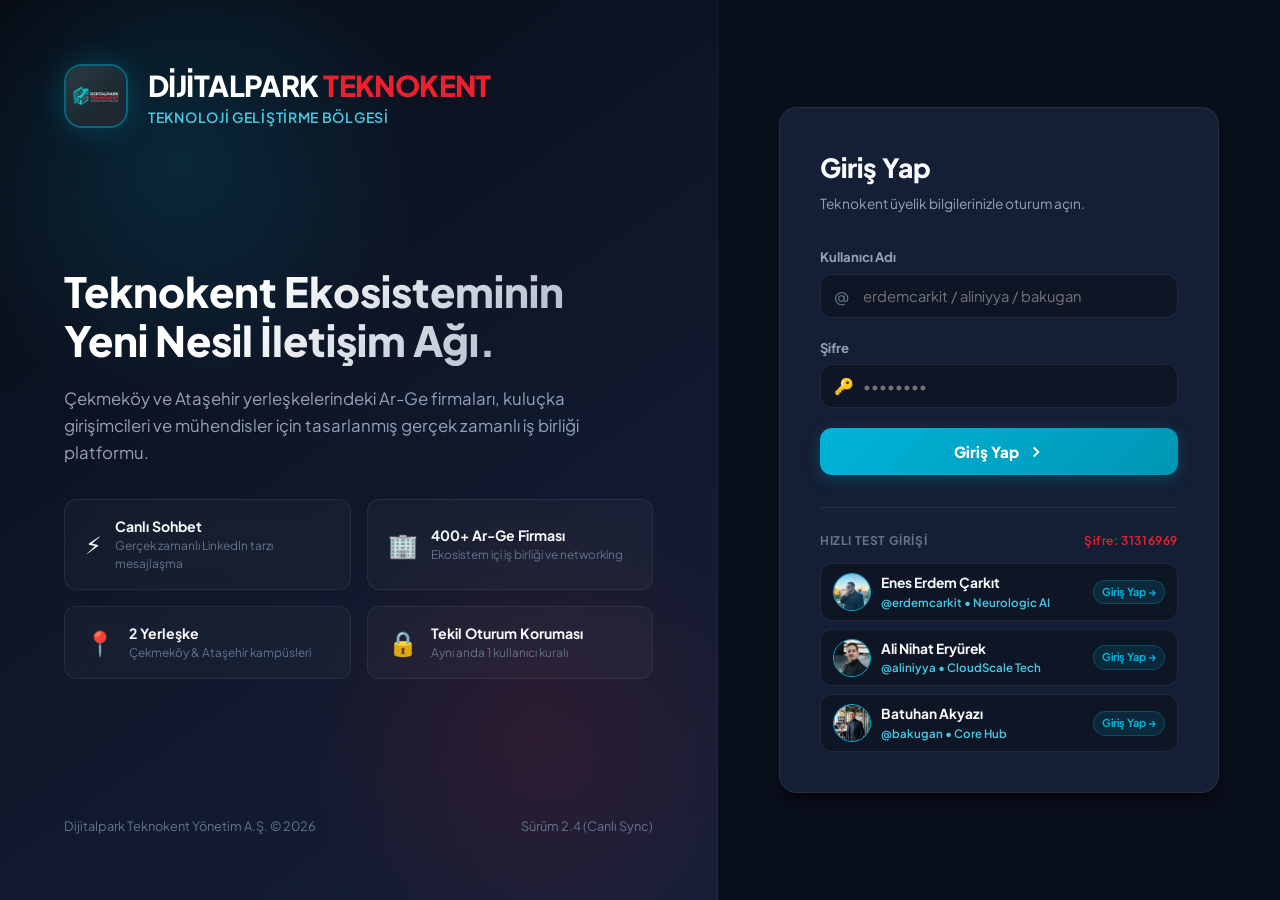
==== commit ab8d064b: "feat: add split login screen, real photos for Erdem and Ali Nihat, realtime chat and single user loc" ====
--- a/index.html
+++ b/index.html
@@ -6,507 +6,610 @@
   <title>Dijitalpark Teknokent Connect | Startup & Şirket İnovasyon Ağı</title>
   <meta name="description" content="Dijitalpark Teknokent bünyesindeki Ar-Ge firmaları, startuplar ve girişimciler için Twitter ve LinkedIn tarzı profesyonel etkileşim ve iş ağı platformu.">
   
-  <!-- Google Fonts: Plus Jakarta Sans for ultra-modern tech aesthetic -->
+  <!-- Google Fonts: Plus Jakarta Sans -->
   <link rel="preconnect" href="https://fonts.googleapis.com">
   <link rel="preconnect" href="https://fonts.gstatic.com" crossorigin>
   <link href="https://fonts.googleapis.com/css2?family=Plus+Jakarta+Sans:wght@400;500;600;700;800&display=swap" rel="stylesheet">
   
-  <link rel="stylesheet" href="style.css">
+  <link rel="stylesheet" href="style.css?v=2.1">
   <link rel="icon" type="image/jpeg" href="./assets/logo.jpg">
 </head>
 <body>
 
   <!-- ==========================================================================
-       TOP NAVBAR
+       1. LOGIN SCREEN (SPLIT VIEW: BRAND ON LEFT, LOGIN ON RIGHT)
        ========================================================================== -->
-  <header class="top-navbar">
-    <div class="nav-container">
-      <!-- Brand Logo & Title -->
-      <div class="brand-wrapper" onclick="window.scrollTo({top:0, behavior:'smooth'})">
-        <img src="./assets/logo.jpg" alt="Dijitalpark Teknokent Logo" class="brand-logo-img" />
-        <div class="brand-text">
-          <div class="brand-title">
-            DİJİTALPARK <span class="red-accent">CONNECT</span>
-          </div>
-          <div class="brand-subtitle">Teknoloji Geliştirme Bölgesi</div>
-        </div>
-      </div>
-
-      <!-- Search Input -->
-      <div class="search-box-wrapper">
-        <svg class="search-icon" width="16" height="16" viewBox="0 0 24 24" fill="none" stroke="currentColor" stroke-width="2.5">
-          <circle cx="11" cy="11" r="8"></circle>
-          <line x1="21" y1="21" x2="16.65" y2="16.65"></line>
-        </svg>
-        <input type="text" id="main-search-input" class="search-input" placeholder="Gönderi, girişim, teknoloji veya #etiket ara..." />
-      </div>
-
-      <!-- Nav Actions -->
-      <nav class="nav-actions">
-        <button class="nav-link-btn active" onclick="setFeedCategory('all')">
-          <svg width="20" height="20" viewBox="0 0 24 24" fill="none" stroke="currentColor" stroke-width="2">
-            <path d="M3 9l9-7 9 7v11a2 2 0 0 1-2 2H5a2 2 0 0 1-2-2z"></path>
-            <polyline points="9 22 9 12 15 12 15 22"></polyline>
-          </svg>
-          <span>Akış</span>
-        </button>
-
-        <button class="nav-link-btn" onclick="openCompanyModal()">
-          <svg width="20" height="20" viewBox="0 0 24 24" fill="none" stroke="currentColor" stroke-width="2">
-            <rect x="2" y="7" width="20" height="14" rx="2" ry="2"></rect>
-            <path d="M16 21V5a2 2 0 0 0-2-2h-4a2 2 0 0 0-2 2v16"></path>
-          </svg>
-          <span>Şirket Ekle</span>
-        </button>
-
-        <button class="nav-link-btn" onclick="toggleChatDock()">
-          <svg width="20" height="20" viewBox="0 0 24 24" fill="none" stroke="currentColor" stroke-width="2">
-            <path d="M21 15a2 2 0 0 1-2 2H7l-4 4V5a2 2 0 0 1 2-2h14a2 2 0 0 1 2 2z"></path>
-          </svg>
-          <span>Mesajlar</span>
-          <span class="nav-link-badge">3</span>
-        </button>
-
-        <!-- Theme Toggle -->
-        <button id="theme-toggle-btn" class="theme-toggle-btn" onclick="toggleTheme()" title="Temayı Değiştir">
-          <!-- Populated by JS -->
-        </button>
-
-        <!-- Active User Pill / Switcher -->
-        <div class="user-switcher-pill" onclick="openProfileModal()" title="Profil Ayarları & Düzenle">
-          <div class="pill-avatar-wrapper">
-            <img id="nav-user-avatar" src="./assets/avatar_enes.jpg" class="pill-avatar" alt="Profil" />
-            <div class="online-status-dot"></div>
-          </div>
-          <div class="pill-info">
-            <span id="nav-user-name" class="pill-name">Enes Erdem Çarkıt</span>
-            <span id="nav-user-role" class="pill-role">Neurologic AI</span>
-          </div>
-        </div>
-      </nav>
-    </div>
-  </header>
-
-  <!-- ==========================================================================
-       MAIN CONTENT GRID
-       ========================================================================== -->
-  <main class="app-main-layout">
-    
-    <!-- ==================== LEFT SIDEBAR ==================== -->
-    <aside class="left-sidebar">
-      <!-- User Profile Summary Card -->
-      <div class="card-base profile-summary-card">
-        <div class="profile-card-header"></div>
-        <div class="profile-card-body">
-          <div class="profile-avatar-wrapper">
-            <img id="sidebar-user-avatar" src="./assets/avatar_enes.jpg" class="profile-avatar-lg" alt="Kullanıcı Profil Resmi" />
-            <div class="online-status-dot" style="bottom: 4px; right: 4px; width: 14px; height: 14px;"></div>
-          </div>
-          <h2 id="sidebar-user-name" class="profile-name">Enes Erdem Çarkıt</h2>
-          <p id="sidebar-user-headline" class="profile-headline">Kurucu Ortak & Lead AI Engineer</p>
-          <div id="sidebar-user-campus" class="profile-badge-tag">📍 Dijitalpark Çekmeköy</div>
-
-          <div class="profile-stats-row">
-            <div class="profile-stat-item">
-              <span id="stat-posts-count" class="stat-value">18</span>
-              <span class="stat-label">Gönderi</span>
-            </div>
-            <div class="profile-stat-item">
-              <span id="stat-connections-count" class="stat-value">540</span>
-              <span class="stat-label">Bağlantı</span>
-            </div>
-            <div class="profile-stat-item">
-              <span id="stat-views-count" class="stat-value">1.4K</span>
-              <span class="stat-label">Görüntülenme</span>
-            </div>
-          </div>
-
-          <div class="profile-card-actions">
-            <button class="btn-secondary" onclick="openProfileModal()">
-              <svg width="15" height="15" viewBox="0 0 24 24" fill="none" stroke="currentColor" stroke-width="2"><path d="M12 20h9"></path><path d="M16.5 3.5a2.121 2.121 0 0 1 3 3L7 19l-4 1 1-4L16.5 3.5z"></path></svg>
-              <span>Profili Düzenle</span>
+  <div id="login-screen">
+    <div class="login-split-container">
+      
+      <!-- Sol Taraf: Marka & Ekosistem Tanıtımı -->
+      <div class="login-left-brand">
+        <div class="login-brand-header">
+          <img src="./assets/logo.jpg" class="login-brand-logo" alt="Dijitalpark Logo" />
+          <div>
+            <div class="login-brand-title">DİJİTALPARK <span>TEKNOKENT</span></div>
+            <div class="login-brand-subtitle">Teknoloji Geliştirme Bölgesi</div>
+          </div>
+        </div>
+
+        <div class="login-hero-content">
+          <h1 class="login-hero-heading">Teknokent Ekosisteminin Yeni Nesil İletişim Ağı.</h1>
+          <p class="login-hero-desc">
+            Çekmeköy ve Ataşehir yerleşkelerindeki Ar-Ge firmaları, kuluçka girişimcileri ve mühendisler için tasarlanmış gerçek zamanlı iş birliği platformu.
+          </p>
+
+          <div class="login-features-grid">
+            <div class="login-feature-card">
+              <span class="login-feature-icon">⚡</span>
+              <div class="login-feature-text">
+                <span class="login-feature-title">Canlı Sohbet</span>
+                <span class="login-feature-sub">Gerçek zamanlı LinkedIn tarzı mesajlaşma</span>
+              </div>
+            </div>
+
+            <div class="login-feature-card">
+              <span class="login-feature-icon">🏢</span>
+              <div class="login-feature-text">
+                <span class="login-feature-title">400+ Ar-Ge Firması</span>
+                <span class="login-feature-sub">Ekosistem içi iş birliği ve networking</span>
+              </div>
+            </div>
+
+            <div class="login-feature-card">
+              <span class="login-feature-icon">📍</span>
+              <div class="login-feature-text">
+                <span class="login-feature-title">2 Yerleşke</span>
+                <span class="login-feature-sub">Çekmeköy & Ataşehir kampüsleri</span>
+              </div>
+            </div>
+
+            <div class="login-feature-card">
+              <span class="login-feature-icon">🔒</span>
+              <div class="login-feature-text">
+                <span class="login-feature-title">Tekil Oturum Koruması</span>
+                <span class="login-feature-sub">Aynı anda 1 kullanıcı kuralı</span>
+              </div>
+            </div>
+          </div>
+        </div>
+
+        <div class="login-left-footer">
+          <span>Dijitalpark Teknokent Yönetim A.Ş. © 2026</span>
+          <span>Sürüm 2.4 (Canlı Sync)</span>
+        </div>
+      </div>
+
+      <!-- Sağ Taraf: Giriş Formu & Hızlı Test Seçici -->
+      <div class="login-right-form-col">
+        <div class="login-form-card">
+          <div class="login-form-header">
+            <h2 class="login-form-title">Giriş Yap</h2>
+            <p class="login-form-desc">Teknokent üyelik bilgilerinizle oturum açın.</p>
+          </div>
+
+          <!-- Alert / Oturum Uyarı Alanı -->
+          <div id="login-alert-banner" class="login-alert-banner"></div>
+
+          <form onsubmit="handleLoginSubmit(event)">
+            <div class="login-field">
+              <label for="login-username-input">Kullanıcı Adı</label>
+              <div class="login-input-wrapper">
+                <span class="login-input-icon">@</span>
+                <input type="text" id="login-username-input" class="login-input" placeholder="erdemcarkit / aliniyya / bakugan" required />
+              </div>
+            </div>
+
+            <div class="login-field">
+              <label for="login-password-input">Şifre</label>
+              <div class="login-input-wrapper">
+                <span class="login-input-icon">🔑</span>
+                <input type="password" id="login-password-input" class="login-input" placeholder="••••••••" required />
+              </div>
+            </div>
+
+            <button type="submit" class="login-submit-btn">
+              <span>Giriş Yap</span>
+              <svg width="18" height="18" viewBox="0 0 24 24" fill="none" stroke="currentColor" stroke-width="2.5"><polyline points="9 18 15 12 9 6"></polyline></svg>
             </button>
-            <button class="btn-primary" onclick="openCompanyModal()">
-              <svg width="15" height="15" viewBox="0 0 24 24" fill="none" stroke="currentColor" stroke-width="2"><line x1="12" y1="5" x2="12" y2="19"></line><line x1="5" y1="12" x2="19" y2="12"></line></svg>
-              <span>Şirket Hesabı Aç</span>
-            </button>
-          </div>
-        </div>
-      </div>
-
-      <!-- Left Navigation Filters -->
-      <div class="card-base sidebar-nav-card">
-        <div class="sidebar-menu-title">Teknokent Odakları</div>
-        <div class="sidebar-menu-item active" onclick="setFeedCategory('all')">
-          <div class="sidebar-menu-item-left">
-            <span>🌐</span>
-            <span>Tüm Ekosistem Akışı</span>
-          </div>
-          <span class="menu-count-badge">Canlı</span>
-        </div>
-        <div class="sidebar-menu-item" onclick="setFeedCategory('arge')">
-          <div class="sidebar-menu-item-left">
-            <span>🔬</span>
-            <span>Ar-Ge & Yapay Zeka</span>
-          </div>
-          <span class="menu-count-badge">Yeni</span>
-        </div>
-        <div class="sidebar-menu-item" onclick="setFeedCategory('startup')">
-          <div class="sidebar-menu-item-left">
-            <span>🚀</span>
-            <span>Girişimler & Yatırım</span>
-          </div>
-          <span class="menu-count-badge">Popüler</span>
-        </div>
-        <div class="sidebar-menu-item" onclick="setFeedCategory('etkinlik')">
-          <div class="sidebar-menu-item-left">
-            <span>📢</span>
-            <span>Etkinlik & Atölyeler</span>
-          </div>
-          <span class="menu-count-badge">Bu Hafta</span>
-        </div>
-      </div>
-
-      <!-- Yerleşkeler Info Card -->
-      <div class="card-base" style="padding: 1.15rem; font-size: 0.8rem; color: var(--text-secondary);">
-        <div style="font-weight: 800; color: var(--text-primary); margin-bottom: 0.5rem; display: flex; align-items: center; gap: 0.4rem;">
-          <span style="color: var(--brand-red);">📍</span> Dijitalpark Kampüsleri
-        </div>
-        <div style="margin-bottom: 0.5rem; line-height: 1.4;">
-          <strong>Çekmeköy Yerleşkesi:</strong> Taşdelen Mah. Barış Cad. No:1 Çekmeköy / İstanbul
-        </div>
-        <div style="margin-bottom: 0.8rem; line-height: 1.4;">
-          <strong>Ataşehir Yerleşkesi:</strong> Örnek Mah. Ercüment Batanay Sok. No:14 Ataşehir / İstanbul
-        </div>
-        <a href="https://www.dijitalparkteknokent.com.tr" target="_blank" style="color: var(--brand-turq); font-weight: 700; text-decoration: underline;">
-          Resmi Teknokent Portalı &rarr;
-        </a>
-      </div>
-    </aside>
-
-    <!-- ==================== FEED CENTER ==================== -->
-    <section class="feed-center-column">
-      
-      <!-- Gönderi Oluşturucu (Composer) -->
-      <div class="composer-card">
-        <div class="composer-top-row">
-          <img id="composer-active-avatar" src="./assets/avatar_enes.jpg" class="composer-avatar" alt="Kullanıcı Avatarı" />
-          <div class="composer-input-area">
+          </form>
+
+          <!-- Hızlı Test Giriş Seçici Kartları -->
+          <div class="quick-login-section">
+            <div class="quick-login-title">
+              <span>Hızlı Test Girişi</span>
+              <span class="pass-hint">Şifre: 31316969</span>
+            </div>
             
-            <!-- Gönderen Seçimi (Kişisel vs Şirket) -->
-            <div class="post-as-bar">
-              <span>Paylaşım kimliği:</span>
-              <select id="post-as-select" class="post-as-select">
-                <!-- Populated dynamically -->
-              </select>
-            </div>
-
-            <textarea id="post-composer-text" class="composer-textarea" placeholder="Teknokent ekosistemiyle yeni bir Ar-Ge gelişmesi, proje, iş birliği veya duyuru paylaşın..."></textarea>
-          </div>
-        </div>
-
-        <!-- Görsel Önizleme Alanı -->
-        <div id="composer-preview-box" class="composer-img-preview-box">
-          <img id="composer-preview-img" src="" class="composer-img-preview" alt="Yüklenecek Görsel" />
-          <div class="remove-img-btn" onclick="removeComposerImage()" title="Görseli Kaldır">✕</div>
-        </div>
-
-        <!-- Hızlı Etiketler -->
-        <div class="hashtag-chips">
-          <span class="hashtag-chip" onclick="addHashtagToComposer('YapayZeka')">+ #YapayZeka</span>
-          <span class="hashtag-chip" onclick="addHashtagToComposer('ArGe')">+ #ArGe</span>
-          <span class="hashtag-chip" onclick="addHashtagToComposer('Girişimcilik')">+ #Girişimcilik</span>
-          <span class="hashtag-chip" onclick="addHashtagToComposer('Yatırım')">+ #Yatırım</span>
-          <span class="hashtag-chip" onclick="addHashtagToComposer('AkıllıKampüs')">+ #AkıllıKampüs</span>
-        </div>
-
-        <!-- Hidden File Input for Custom Photo Upload -->
-        <input type="file" id="post-image-file-input" accept="image/*" style="display: none;" onchange="handleImageSelect(event)" />
-
-        <div class="composer-bottom-bar">
-          <div class="composer-tools">
-            <button class="composer-tool-btn" onclick="document.getElementById('post-image-file-input').click()" title="Fotoğraf Yükle">
-              <svg width="18" height="18" viewBox="0 0 24 24" fill="none" stroke="currentColor" stroke-width="2" style="color:var(--brand-turq);"><rect x="3" y="3" width="18" height="18" rx="2" ry="2"></rect><circle cx="8.5" cy="8.5" r="1.5"></circle><polyline points="21 15 16 10 5 21"></polyline></svg>
-              <span>Fotoğraf Yükle</span>
-            </button>
-
-            <!-- Örnek Teknokent Görsellerini Hızlı Ekleme -->
-            <button class="composer-tool-btn" onclick="selectSampleImage('office')" title="Ar-Ge Ofis Görseli">
-              <svg width="18" height="18" viewBox="0 0 24 24" fill="none" stroke="currentColor" stroke-width="2" style="color:var(--brand-red);"><path d="M3 9l9-7 9 7v11a2 2 0 0 1-2 2H5a2 2 0 0 1-2-2z"></path></svg>
-              <span>Ar-Ge Lab Foto</span>
-            </button>
-            <button class="composer-tool-btn" onclick="selectSampleImage('team')" title="Startup Ekip / Lansman Görseli">
-              <svg width="18" height="18" viewBox="0 0 24 24" fill="none" stroke="currentColor" stroke-width="2"><path d="M17 21v-2a4 4 0 0 0-4-4H5a4 4 0 0 0-4 4v2"></path><circle cx="9" cy="7" r="4"></circle><path d="M23 21v-2a4 4 0 0 0-3-3.87"></path><path d="M16 3.13a4 4 0 0 1 0 7.75"></path></svg>
-              <span>Lansman Foto</span>
-            </button>
-          </div>
-
-          <button class="btn-primary" onclick="submitNewPost()">
-            <svg width="16" height="16" viewBox="0 0 24 24" fill="none" stroke="currentColor" stroke-width="2.5"><line x1="22" y1="2" x2="11" y2="13"></line><polygon points="22 2 15 22 11 13 2 9 22 2"></polygon></svg>
-            <span>Paylaş</span>
-          </button>
-        </div>
-      </div>
-
-      <!-- Feed Kategori Filtre Butonları -->
-      <div class="feed-tabs-bar">
-        <button class="feed-tab active" data-cat="all" onclick="setFeedCategory('all')">🔥 Tümü</button>
-        <button class="feed-tab" data-cat="arge" onclick="setFeedCategory('arge')">🔬 Ar-Ge & İnovasyon</button>
-        <button class="feed-tab" data-cat="startup" onclick="setFeedCategory('startup')">🚀 Startuplar</button>
-        <button class="feed-tab" data-cat="etkinlik" onclick="setFeedCategory('etkinlik')">📢 Etkinlik & Buluşma</button>
-      </div>
-
-      <!-- Gönderi Akışı (JavaScript Render Alanı) -->
-      <div id="feed-posts-container">
-        <!-- Rendered by app.js -->
-      </div>
-    </section>
-
-    <!-- ==================== RIGHT SIDEBAR ==================== -->
-    <aside class="right-sidebar">
-      
-      <!-- TEST MODU: 3 Örnek Üyelik Hızlı Geçiş Paneli (Kullanıcının Özel İsteği) -->
-      <div class="card-base test-accounts-panel">
-        <div style="display: flex; align-items: center; justify-content: space-between; margin-bottom: 0.5rem;">
-          <span style="font-weight: 800; font-size: 0.92rem; color: var(--text-primary); display:flex; align-items:center; gap:0.4rem;">
-            ⚡ Hesap Değiştirici
-          </span>
-          <span class="test-badge">3 Örnek Üyelik</span>
-        </div>
-        <p style="font-size: 0.74rem; color: var(--text-muted); line-height: 1.35; margin-bottom: 0.75rem;">
-          Platformu farklı profillerden deneyin, gönderi atın ve birbirinizle LinkedIn tarzı sohbet edin:
-        </p>
-
-        <div id="test-accounts-list">
-          <!-- Populated by JS for Enes, Ali, Batuhan -->
-        </div>
-      </div>
-
-      <!-- Teknokent Gündemi / Trendler -->
-      <div class="card-base">
-        <div class="sidebar-section-header">
-          <span class="sidebar-section-title">Teknokent Gündemi</span>
-          <span style="font-size: 1rem;">🔥</span>
-        </div>
-        
-        <div class="trend-item" onclick="addHashtagToComposer('ÇekmeköyAkıllıKampüs')">
-          <div class="trend-category">Kampüs İnovasyonu • Gündem</div>
-          <div class="trend-tag">#ÇekmeköyAkıllıKampüs</div>
-          <div class="trend-count">428 paylaşım</div>
-        </div>
-
-        <div class="trend-item" onclick="addHashtagToComposer('BridgeToBalkans')">
-          <div class="trend-category">Global Açılım • Program</div>
-          <div class="trend-tag">#BridgeToBalkans</div>
-          <div class="trend-count">314 paylaşım</div>
-        </div>
-
-        <div class="trend-item" onclick="addHashtagToComposer('TÜBİTAK1507')">
-          <div class="trend-category">Ar-Ge Teşvikleri • Destek</div>
-          <div class="trend-tag">#TÜBİTAK1507</div>
-          <div class="trend-count">192 paylaşım</div>
-        </div>
-
-        <div class="trend-item" onclick="addHashtagToComposer('YatırımTuru')">
-          <div class="trend-category">Girişim Finansmanı • Fon</div>
-          <div class="trend-tag">#YatırımTuru</div>
-          <div class="trend-count">146 paylaşım</div>
-        </div>
-      </div>
-
-      <!-- Teknokent Şirketleri -->
-      <div class="card-base">
-        <div class="sidebar-section-header">
-          <span class="sidebar-section-title">Ekosistem Şirketleri</span>
-          <button style="font-size: 0.75rem; color: var(--brand-turq); font-weight:700;" onclick="openCompanyModal()">+ Ekle</button>
-        </div>
-        <div id="companies-list-container">
-          <!-- Populated by JS -->
-        </div>
-      </div>
-
-      <!-- Data Reset & Info -->
-      <div style="padding: 0.5rem 1rem; text-align: center;">
-        <button onclick="resetDataToDefault()" style="font-size: 0.72rem; color: var(--text-muted); text-decoration: underline;">
-          🔄 Test Verilerini Sıfırla (Varsayılana Dön)
-        </button>
-        <div style="font-size: 0.68rem; color: var(--text-muted); margin-top: 0.5rem;">
-          Dijitalpark Teknokent Connect © 2026. Tüm hakları saklıdır.
-        </div>
-      </div>
-    </aside>
-
-  </main>
-
-  <!-- ==========================================================================
-       LINKEDIN STYLE CHAT DOCK (BOTTOM-RIGHT)
-       ========================================================================== -->
-  <div id="linkedin-chat-dock" class="linkedin-chat-dock">
-    <div class="chat-dock-header" onclick="toggleChatDock()">
-      <div class="chat-dock-title">
-        <div class="chat-dock-avatar-stack">
-          <img src="./assets/avatar_enes.jpg" alt="Enes" />
-          <img src="./assets/avatar_ali.jpg" alt="Ali" />
-          <img src="./assets/avatar_batuhan.jpg" alt="Batuhan" />
-        </div>
-        <span>Mesajlaşma (Online)</span>
-      </div>
-      <div class="chat-dock-controls">
-        <span id="dock-toggle-icon">
-          <svg width="18" height="18" viewBox="0 0 24 24" fill="none" stroke="currentColor" stroke-width="2"><polyline points="6 9 12 15 18 9"></polyline></svg>
-        </span>
-      </div>
-    </div>
-
-    <div id="chat-dock-content" class="chat-dock-content">
-      <div class="chat-dock-search">
-        <input type="text" class="chat-dock-search-input" placeholder="Teknokent üyelerinde ara..." />
-      </div>
-      <div id="chat-contacts-list" class="chat-contact-list">
-        <!-- Rendered by JS -->
-      </div>
+            <div class="quick-login-grid">
+              <!-- Erdem -->
+              <div class="quick-user-card" onclick="quickSelectUser('erdemcarkit')">
+                <div class="quick-user-left">
+                  <img src="./assets/avatar_erdem.jpg" class="quick-user-avatar" alt="Erdem" />
+                  <div class="quick-user-meta">
+                    <span class="quick-user-name">Enes Erdem Çarkıt</span>
+                    <span class="quick-user-handle">@erdemcarkit • Neurologic AI</span>
+                  </div>
+                </div>
+                <span class="quick-user-badge">Giriş Yap &rarr;</span>
+              </div>
+
+              <!-- Ali Nihat -->
+              <div class="quick-user-card" onclick="quickSelectUser('aliniyya')">
+                <div class="quick-user-left">
+                  <img src="./assets/avatar_ali.jpg" class="quick-user-avatar" alt="Ali Nihat" />
+                  <div class="quick-user-meta">
+                    <span class="quick-user-name">Ali Nihat Eryürek</span>
+                    <span class="quick-user-handle">@aliniyya • CloudScale Tech</span>
+                  </div>
+                </div>
+                <span class="quick-user-badge">Giriş Yap &rarr;</span>
+              </div>
+
+              <!-- Batuhan -->
+              <div class="quick-user-card" onclick="quickSelectUser('bakugan')">
+                <div class="quick-user-left">
+                  <img src="./assets/avatar_batuhan.jpg" class="quick-user-avatar" alt="Batuhan" />
+                  <div class="quick-user-meta">
+                    <span class="quick-user-name">Batuhan Akyazı</span>
+                    <span class="quick-user-handle">@bakugan • Core Hub</span>
+                  </div>
+                </div>
+                <span class="quick-user-badge">Giriş Yap &rarr;</span>
+              </div>
+            </div>
+          </div>
+
+        </div>
+      </div>
+
     </div>
   </div>
 
-  <!-- FLOATING CONVERSATION POPUP (LINKEDIN POPUP STYLE) -->
-  <div id="active-conversation-window" class="active-conversation-window" style="display: none;">
-    <div class="conversation-header">
-      <div class="conversation-target-info">
-        <img id="chat-target-avatar" src="" class="conversation-target-avatar" />
-        <div class="conversation-target-meta">
-          <span id="chat-target-name" class="target-name">Üye</span>
-          <span id="chat-target-status" class="target-status-text">Şu an aktif</span>
-        </div>
-      </div>
-      <div style="display:flex; align-items:center; gap:0.5rem;">
-        <button onclick="closeActiveChat()" style="color:var(--text-muted); font-size:1.1rem; line-height:1; padding:4px;" title="Kapat">✕</button>
+  <!-- ==========================================================================
+       2. MAIN APP SCREEN (VISIBLE AFTER LOGIN)
+       ========================================================================== -->
+  <div id="main-app-screen" style="display: none;">
+    
+    <!-- Top Navbar -->
+    <header class="top-navbar">
+      <div class="nav-container">
+        <!-- Brand Logo & Title -->
+        <div class="brand-wrapper" onclick="window.scrollTo({top:0, behavior:'smooth'})">
+          <img src="./assets/logo.jpg" alt="Dijitalpark Teknokent Logo" class="brand-logo-img" />
+          <div class="brand-text">
+            <div class="brand-title">
+              DİJİTALPARK <span class="red-accent">CONNECT</span>
+            </div>
+            <div class="brand-subtitle">Teknoloji Geliştirme Bölgesi</div>
+          </div>
+        </div>
+
+        <!-- Search Input -->
+        <div class="search-box-wrapper">
+          <svg class="search-icon" width="16" height="16" viewBox="0 0 24 24" fill="none" stroke="currentColor" stroke-width="2.5">
+            <circle cx="11" cy="11" r="8"></circle>
+            <line x1="21" y1="21" x2="16.65" y2="16.65"></line>
+          </svg>
+          <input type="text" id="main-search-input" class="search-input" placeholder="Gönderi, girişim veya #etiket ara..." />
+        </div>
+
+        <!-- Nav Actions -->
+        <nav class="nav-actions">
+          <button class="nav-link-btn active" onclick="setFeedCategory('all')">
+            <svg width="20" height="20" viewBox="0 0 24 24" fill="none" stroke="currentColor" stroke-width="2">
+              <path d="M3 9l9-7 9 7v11a2 2 0 0 1-2 2H5a2 2 0 0 1-2-2z"></path>
+              <polyline points="9 22 9 12 15 12 15 22"></polyline>
+            </svg>
+            <span>Akış</span>
+          </button>
+
+          <button class="nav-link-btn" onclick="openCompanyModal()">
+            <svg width="20" height="20" viewBox="0 0 24 24" fill="none" stroke="currentColor" stroke-width="2">
+              <rect x="2" y="7" width="20" height="14" rx="2" ry="2"></rect>
+              <path d="M16 21V5a2 2 0 0 0-2-2h-4a2 2 0 0 0-2 2v16"></path>
+            </svg>
+            <span>Şirket Ekle</span>
+          </button>
+
+          <button class="nav-link-btn" onclick="toggleChatDock()">
+            <svg width="20" height="20" viewBox="0 0 24 24" fill="none" stroke="currentColor" stroke-width="2">
+              <path d="M21 15a2 2 0 0 1-2 2H7l-4 4V5a2 2 0 0 1 2-2h14a2 2 0 0 1 2 2z"></path>
+            </svg>
+            <span>Canlı Sohbet</span>
+            <span class="nav-link-badge">⚡</span>
+          </button>
+
+          <!-- Theme Toggle -->
+          <button id="theme-toggle-btn" class="theme-toggle-btn" onclick="toggleTheme()" title="Temayı Değiştir">
+          </button>
+
+          <!-- Active User Pill -->
+          <div class="user-switcher-pill" onclick="openProfileModal()" title="Profil Ayarları">
+            <div class="pill-avatar-wrapper">
+              <img id="nav-user-avatar" src="./assets/avatar_erdem.jpg" class="pill-avatar" alt="Profil" />
+              <div class="online-status-dot"></div>
+            </div>
+            <div class="pill-info">
+              <span id="nav-user-name" class="pill-name">Enes Erdem Çarkıt</span>
+              <span id="nav-user-role" class="pill-role">@erdemcarkit</span>
+            </div>
+          </div>
+
+          <!-- Çıkış Yap (Logout) -->
+          <button class="nav-logout-btn" onclick="logout()" title="Hesaptan Çıkış Yap">
+            <svg width="15" height="15" viewBox="0 0 24 24" fill="none" stroke="currentColor" stroke-width="2"><path d="M9 21H5a2 2 0 0 1-2-2V5a2 2 0 0 1 2-2h4"></path><polyline points="16 17 21 12 16 7"></polyline><line x1="21" y1="12" x2="9" y2="12"></line></svg>
+            <span>Çıkış</span>
+          </button>
+        </nav>
+      </div>
+    </header>
+
+    <!-- Main Content Layout -->
+    <main class="app-main-layout">
+      
+      <!-- Left Sidebar -->
+      <aside class="left-sidebar">
+        <!-- Profile Card -->
+        <div class="card-base profile-summary-card">
+          <div class="profile-card-header"></div>
+          <div class="profile-card-body">
+            <div class="profile-avatar-wrapper">
+              <img id="sidebar-user-avatar" src="./assets/avatar_erdem.jpg" class="profile-avatar-lg" alt="Kullanıcı Avatarı" />
+              <div class="online-status-dot" style="bottom: 4px; right: 4px; width: 14px; height: 14px;"></div>
+            </div>
+            <h2 id="sidebar-user-name" class="profile-name">Enes Erdem Çarkıt</h2>
+            <p id="sidebar-user-headline" class="profile-headline">Kurucu Ortak & Lead AI Engineer</p>
+            <div id="sidebar-user-campus" class="profile-badge-tag">📍 Dijitalpark Çekmeköy</div>
+
+            <div class="profile-stats-row">
+              <div class="profile-stat-item">
+                <span id="stat-posts-count" class="stat-value">18</span>
+                <span class="stat-label">Gönderi</span>
+              </div>
+              <div class="profile-stat-item">
+                <span id="stat-connections-count" class="stat-value">540</span>
+                <span class="stat-label">Bağlantı</span>
+              </div>
+              <div class="profile-stat-item">
+                <span id="stat-views-count" class="stat-value">1.4K</span>
+                <span class="stat-label">Görüntülenme</span>
+              </div>
+            </div>
+
+            <div class="profile-card-actions">
+              <button class="btn-secondary" onclick="openProfileModal()">
+                <svg width="15" height="15" viewBox="0 0 24 24" fill="none" stroke="currentColor" stroke-width="2"><path d="M12 20h9"></path><path d="M16.5 3.5a2.121 2.121 0 0 1 3 3L7 19l-4 1 1-4L16.5 3.5z"></path></svg>
+                <span>Profili Düzenle</span>
+              </button>
+              <button class="btn-primary" onclick="openCompanyModal()">
+                <svg width="15" height="15" viewBox="0 0 24 24" fill="none" stroke="currentColor" stroke-width="2"><line x1="12" y1="5" x2="12" y2="19"></line><line x1="5" y1="12" x2="19" y2="12"></line></svg>
+                <span>Şirket Hesabı Aç</span>
+              </button>
+            </div>
+          </div>
+        </div>
+
+        <!-- Filter Categories -->
+        <div class="card-base sidebar-nav-card">
+          <div class="sidebar-menu-title">Teknokent Odakları</div>
+          <div class="sidebar-menu-item active" onclick="setFeedCategory('all')">
+            <div class="sidebar-menu-item-left">
+              <span>🌐</span>
+              <span>Tüm Ekosistem Akışı</span>
+            </div>
+            <span class="menu-count-badge">Canlı</span>
+          </div>
+          <div class="sidebar-menu-item" onclick="setFeedCategory('arge')">
+            <div class="sidebar-menu-item-left">
+              <span>🔬</span>
+              <span>Ar-Ge & Yapay Zeka</span>
+            </div>
+            <span class="menu-count-badge">Yeni</span>
+          </div>
+          <div class="sidebar-menu-item" onclick="setFeedCategory('startup')">
+            <div class="sidebar-menu-item-left">
+              <span>🚀</span>
+              <span>Girişimler & Yatırım</span>
+            </div>
+            <span class="menu-count-badge">Popüler</span>
+          </div>
+          <div class="sidebar-menu-item" onclick="setFeedCategory('etkinlik')">
+            <div class="sidebar-menu-item-left">
+              <span>📢</span>
+              <span>Etkinlik & Atölyeler</span>
+            </div>
+            <span class="menu-count-badge">Bu Hafta</span>
+          </div>
+        </div>
+
+        <!-- Campus Info -->
+        <div class="card-base" style="padding: 1.15rem; font-size: 0.8rem; color: var(--text-secondary);">
+          <div style="font-weight: 800; color: var(--text-primary); margin-bottom: 0.5rem; display: flex; align-items: center; gap: 0.4rem;">
+            <span style="color: var(--brand-red);">📍</span> Dijitalpark Kampüsleri
+          </div>
+          <div style="margin-bottom: 0.4rem; line-height: 1.4;">
+            <strong>Çekmeköy:</strong> Taşdelen Mah. Barış Cad. No:1
+          </div>
+          <div style="margin-bottom: 0.6rem; line-height: 1.4;">
+            <strong>Ataşehir:</strong> Örnek Mah. Ercüment Batanay Sok. No:14
+          </div>
+          <a href="https://www.dijitalparkteknokent.com.tr" target="_blank" style="color: var(--brand-turq); font-weight: 700; text-decoration: underline;">
+            Resmi Teknokent Portalı &rarr;
+          </a>
+        </div>
+      </aside>
+
+      <!-- Center Feed -->
+      <section class="feed-center-column">
+        <!-- Post Composer -->
+        <div class="composer-card">
+          <div class="composer-top-row">
+            <img id="composer-active-avatar" src="./assets/avatar_erdem.jpg" class="composer-avatar" alt="Kullanıcı Avatarı" />
+            <div class="composer-input-area">
+              <div class="post-as-bar">
+                <span>Paylaşım kimliği:</span>
+                <select id="post-as-select" class="post-as-select"></select>
+              </div>
+              <textarea id="post-composer-text" class="composer-textarea" placeholder="Teknokent ekosistemiyle yeni bir Ar-Ge gelişmesi, iş birliği veya duyuru paylaşın..."></textarea>
+            </div>
+          </div>
+
+          <div id="composer-preview-box" class="composer-img-preview-box">
+            <img id="composer-preview-img" src="" class="composer-img-preview" alt="Yüklenecek Görsel" />
+            <div class="remove-img-btn" onclick="removeComposerImage()" title="Görseli Kaldır">✕</div>
+          </div>
+
+          <div class="hashtag-chips">
+            <span class="hashtag-chip" onclick="addHashtagToComposer('YapayZeka')">+ #YapayZeka</span>
+            <span class="hashtag-chip" onclick="addHashtagToComposer('ArGe')">+ #ArGe</span>
+            <span class="hashtag-chip" onclick="addHashtagToComposer('Girişimcilik')">+ #Girişimcilik</span>
+            <span class="hashtag-chip" onclick="addHashtagToComposer('Yatırım')">+ #Yatırım</span>
+            <span class="hashtag-chip" onclick="addHashtagToComposer('AkıllıKampüs')">+ #AkıllıKampüs</span>
+          </div>
+
+          <input type="file" id="post-image-file-input" accept="image/*" style="display: none;" onchange="handleImageSelect(event)" />
+
+          <div class="composer-bottom-bar">
+            <div class="composer-tools">
+              <button class="composer-tool-btn" onclick="document.getElementById('post-image-file-input').click()" title="Fotoğraf Yükle">
+                <svg width="18" height="18" viewBox="0 0 24 24" fill="none" stroke="currentColor" stroke-width="2" style="color:var(--brand-turq);"><rect x="3" y="3" width="18" height="18" rx="2" ry="2"></rect><circle cx="8.5" cy="8.5" r="1.5"></circle><polyline points="21 15 16 10 5 21"></polyline></svg>
+                <span>Fotoğraf Yükle</span>
+              </button>
+              <button class="composer-tool-btn" onclick="selectSampleImage('office')" title="Ar-Ge Lab Fotoğrafı">
+                <svg width="18" height="18" viewBox="0 0 24 24" fill="none" stroke="currentColor" stroke-width="2" style="color:var(--brand-red);"><path d="M3 9l9-7 9 7v11a2 2 0 0 1-2 2H5a2 2 0 0 1-2-2z"></path></svg>
+                <span>Ar-Ge Lab Foto</span>
+              </button>
+              <button class="composer-tool-btn" onclick="selectSampleImage('team')" title="Lansman Fotoğrafı">
+                <svg width="18" height="18" viewBox="0 0 24 24" fill="none" stroke="currentColor" stroke-width="2"><path d="M17 21v-2a4 4 0 0 0-4-4H5a4 4 0 0 0-4 4v2"></path><circle cx="9" cy="7" r="4"></circle><path d="M23 21v-2a4 4 0 0 0-3-3.87"></path><path d="M16 3.13a4 4 0 0 1 0 7.75"></path></svg>
+                <span>Lansman Foto</span>
+              </button>
+            </div>
+
+            <button class="btn-primary" onclick="submitNewPost()">
+              <svg width="16" height="16" viewBox="0 0 24 24" fill="none" stroke="currentColor" stroke-width="2.5"><line x1="22" y1="2" x2="11" y2="13"></line><polygon points="22 2 15 22 11 13 2 9 22 2"></polygon></svg>
+              <span>Paylaş</span>
+            </button>
+          </div>
+        </div>
+
+        <!-- Filter Tabs -->
+        <div class="feed-tabs-bar">
+          <button class="feed-tab active" data-cat="all" onclick="setFeedCategory('all')">🔥 Tümü</button>
+          <button class="feed-tab" data-cat="arge" onclick="setFeedCategory('arge')">🔬 Ar-Ge & İnovasyon</button>
+          <button class="feed-tab" data-cat="startup" onclick="setFeedCategory('startup')">🚀 Startuplar</button>
+          <button class="feed-tab" data-cat="etkinlik" onclick="setFeedCategory('etkinlik')">📢 Etkinlik & Buluşma</button>
+        </div>
+
+        <!-- Feed Posts Container -->
+        <div id="feed-posts-container"></div>
+      </section>
+
+      <!-- Right Sidebar -->
+      <aside class="right-sidebar">
+        <!-- Online Members Card -->
+        <div class="card-base test-accounts-panel">
+          <div style="display: flex; align-items: center; justify-content: space-between; margin-bottom: 0.4rem;">
+            <span style="font-weight: 800; font-size: 0.92rem; color: var(--text-primary); display:flex; align-items:center; gap:0.4rem;">
+              🟢 Çevrimiçi Üyeler
+            </span>
+            <span class="test-badge">Canlı Sync</span>
+          </div>
+          <p style="font-size: 0.74rem; color: var(--text-muted); line-height: 1.35; margin-bottom: 0.75rem;">
+            Doğrudan mesaj atmak için üyeye tıklayın (Diğer sekmeden giriş yapıp canlı konuşabilirsiniz):
+          </p>
+          <div id="test-accounts-list"></div>
+        </div>
+
+        <!-- Teknokent Trends -->
+        <div class="card-base">
+          <div class="sidebar-section-header">
+            <span class="sidebar-section-title">Teknokent Gündemi</span>
+            <span style="font-size: 1rem;">🔥</span>
+          </div>
+          <div class="trend-item" onclick="addHashtagToComposer('ÇekmeköyAkıllıKampüs')">
+            <div class="trend-category">Kampüs İnovasyonu • Gündem</div>
+            <div class="trend-tag">#ÇekmeköyAkıllıKampüs</div>
+            <div class="trend-count">428 paylaşım</div>
+          </div>
+          <div class="trend-item" onclick="addHashtagToComposer('BridgeToBalkans')">
+            <div class="trend-category">Global Açılım • Program</div>
+            <div class="trend-tag">#BridgeToBalkans</div>
+            <div class="trend-count">314 paylaşım</div>
+          </div>
+          <div class="trend-item" onclick="addHashtagToComposer('TÜBİTAK1507')">
+            <div class="trend-category">Ar-Ge Teşvikleri • Destek</div>
+            <div class="trend-tag">#TÜBİTAK1507</div>
+            <div class="trend-count">192 paylaşım</div>
+          </div>
+        </div>
+
+        <!-- Companies List -->
+        <div class="card-base">
+          <div class="sidebar-section-header">
+            <span class="sidebar-section-title">Ekosistem Şirketleri</span>
+            <button style="font-size: 0.75rem; color: var(--brand-turq); font-weight:700;" onclick="openCompanyModal()">+ Ekle</button>
+          </div>
+          <div id="companies-list-container"></div>
+        </div>
+
+        <div style="padding: 0.5rem 1rem; text-align: center;">
+          <button onclick="resetDataToDefault()" style="font-size: 0.72rem; color: var(--text-muted); text-decoration: underline;">
+            🔄 Verileri & Oturumları Sıfırla
+          </button>
+        </div>
+      </aside>
+
+    </main>
+
+    <!-- ==========================================================================
+         LINKEDIN STYLE CHAT DOCK (BOTTOM-RIGHT)
+         ========================================================================== -->
+    <div id="linkedin-chat-dock" class="linkedin-chat-dock">
+      <div class="chat-dock-header" onclick="toggleChatDock()">
+        <div class="chat-dock-title">
+          <div class="chat-dock-avatar-stack">
+            <img src="./assets/avatar_erdem.jpg" alt="Erdem" />
+            <img src="./assets/avatar_ali.jpg" alt="Ali Nihat" />
+            <img src="./assets/avatar_batuhan.jpg" alt="Batuhan" />
+          </div>
+          <span>Canlı Mesajlaşma (🟢 Online)</span>
+        </div>
+        <div class="chat-dock-controls">
+          <span id="dock-toggle-icon">
+            <svg width="18" height="18" viewBox="0 0 24 24" fill="none" stroke="currentColor" stroke-width="2"><polyline points="6 9 12 15 18 9"></polyline></svg>
+          </span>
+        </div>
+      </div>
+
+      <div id="chat-dock-content" class="chat-dock-content">
+        <div class="chat-dock-search">
+          <input type="text" class="chat-dock-search-input" placeholder="Teknokent üyelerinde ara..." />
+        </div>
+        <div id="chat-contacts-list" class="chat-contact-list"></div>
       </div>
     </div>
 
-    <!-- Messages Body -->
-    <div id="chat-messages-body" class="conversation-body">
-      <!-- Populated by JS -->
+    <!-- Active Chat Popup Window -->
+    <div id="active-conversation-window" class="active-conversation-window" style="display: none;">
+      <div class="conversation-header">
+        <div class="conversation-target-info">
+          <img id="chat-target-avatar" src="" class="conversation-target-avatar" />
+          <div class="conversation-target-meta">
+            <span id="chat-target-name" class="target-name">Üye</span>
+            <span id="chat-target-status" class="target-status-text">🟢 Çevrimiçi</span>
+          </div>
+        </div>
+        <div style="display:flex; align-items:center; gap:0.5rem;">
+          <button onclick="closeActiveChat()" style="color:var(--text-muted); font-size:1.1rem; line-height:1; padding:4px;" title="Kapat">✕</button>
+        </div>
+      </div>
+
+      <div id="chat-messages-body" class="conversation-body"></div>
+
+      <div class="quick-reply-suggestions">
+        <button class="quick-reply-chip" onclick="sendQuickReply('Harika, yarın Teknokent kafesinde buluşalım! ☕️')">Kahve içelim ☕️</button>
+        <button class="quick-reply-chip" onclick="sendQuickReply('Projeyi inceledim, çok iyi görünüyor! 🚀')">Çok iyi görünüyor 🚀</button>
+        <button class="quick-reply-chip" onclick="sendQuickReply('Toplantı saat 14:00\'te uygun mudur?')">Saat 14:00 uygun mu?</button>
+      </div>
+
+      <div class="conversation-footer">
+        <input type="text" id="chat-message-input" class="chat-input-box" placeholder="Bir mesaj yazın..." autocomplete="off" />
+        <button class="chat-send-btn" onclick="sendChatMessage()">
+          <svg width="15" height="15" viewBox="0 0 24 24" fill="none" stroke="currentColor" stroke-width="2.5"><line x1="22" y1="2" x2="11" y2="13"></line><polygon points="22 2 15 22 11 13 2 9 22 2"></polygon></svg>
+        </button>
+      </div>
     </div>
 
-    <!-- Quick Reply Chips -->
-    <div class="quick-reply-suggestions">
-      <button class="quick-reply-chip" onclick="sendQuickReply('Harika, yarın Teknokent kafesinde buluşalım! ☕️')">Kahve içelim ☕️</button>
-      <button class="quick-reply-chip" onclick="sendQuickReply('Projeyi inceledim, çok iyi görünüyor! 🚀')">Çok iyi görünüyor 🚀</button>
-      <button class="quick-reply-chip" onclick="sendQuickReply('Toplantı saat 14:00\'te uygun mudur?')">Saat 14:00 uygun mu?</button>
+    <!-- Modals -->
+    <div id="profile-edit-modal" class="modal-backdrop">
+      <div class="modal-container">
+        <div class="modal-header">
+          <div class="modal-title"><span>👤</span> Profil Bilgilerini Düzenle</div>
+          <button class="modal-close-btn" onclick="closeProfileModal()">✕</button>
+        </div>
+        <div class="modal-body">
+          <div class="form-group">
+            <label class="form-label">Ad Soyad</label>
+            <input type="text" id="edit-profile-name" class="form-control" />
+          </div>
+          <div class="form-group">
+            <label class="form-label">Unvan & Rol</label>
+            <input type="text" id="edit-profile-title" class="form-control" />
+          </div>
+          <div class="form-row">
+            <div class="form-group">
+              <label class="form-label">Şirket / Startup</label>
+              <input type="text" id="edit-profile-company" class="form-control" />
+            </div>
+            <div class="form-group">
+              <label class="form-label">Yerleşke</label>
+              <select id="edit-profile-campus" class="form-control">
+                <option value="Dijitalpark Çekmeköy Yerleşkesi">Dijitalpark Çekmeköy Yerleşkesi</option>
+                <option value="Dijitalpark Ataşehir Yerleşkesi">Dijitalpark Ataşehir Yerleşkesi</option>
+              </select>
+            </div>
+          </div>
+          <div class="form-group">
+            <label class="form-label">Biyografi & Ar-Ge Odak Alanları</label>
+            <textarea id="edit-profile-bio" class="form-control" rows="3"></textarea>
+          </div>
+        </div>
+        <div class="modal-footer">
+          <button class="btn-secondary" onclick="closeProfileModal()">İptal</button>
+          <button class="btn-primary" onclick="saveProfileEdits()">Kaydet</button>
+        </div>
+      </div>
     </div>
 
-    <!-- Input Footer -->
-    <div class="conversation-footer">
-      <input type="text" id="chat-message-input" class="chat-input-box" placeholder="Bir mesaj yazın..." autocomplete="off" />
-      <button class="chat-send-btn" onclick="sendChatMessage()">
-        <svg width="15" height="15" viewBox="0 0 24 24" fill="none" stroke="currentColor" stroke-width="2.5"><line x1="22" y1="2" x2="11" y2="13"></line><polygon points="22 2 15 22 11 13 2 9 22 2"></polygon></svg>
-      </button>
+    <div id="company-register-modal" class="modal-backdrop">
+      <div class="modal-container">
+        <div class="modal-header">
+          <div class="modal-title"><span>🏢</span> Yeni Şirket Hesabı Aç</div>
+          <button class="modal-close-btn" onclick="closeCompanyModal()">✕</button>
+        </div>
+        <div class="modal-body">
+          <div class="form-group">
+            <label class="form-label">Şirket / Girişim Adı *</label>
+            <input type="text" id="new-comp-name" class="form-control" placeholder="Örn: QuantumBite Technologies" />
+          </div>
+          <div class="form-group">
+            <label class="form-label">Faaliyet Sektörü *</label>
+            <input type="text" id="new-comp-sector" class="form-control" placeholder="Örn: Yapay Zeka, Siber Güvenlik, FinTech..." />
+          </div>
+          <div class="form-row">
+            <div class="form-group">
+              <label class="form-label">Yerleşke & Ofis No</label>
+              <input type="text" id="new-comp-campus" class="form-control" value="Çekmeköy - Ofis C204" />
+            </div>
+            <div class="form-group">
+              <label class="form-label">Ekip Büyüklüğü</label>
+              <select id="new-comp-size" class="form-control">
+                <option value="1-5 Kişi">1-5 Kişi</option>
+                <option value="5-15 Kişi">5-15 Kişi</option>
+                <option value="15-50 Kişi">15-50 Kişi</option>
+              </select>
+            </div>
+          </div>
+          <div class="form-group">
+            <label class="form-label">Şirket İkonu / Emoji</label>
+            <input type="text" id="new-comp-emoji" class="form-control" value="⚡" style="max-width: 80px; text-align: center; font-size: 1.2rem;" />
+          </div>
+        </div>
+        <div class="modal-footer">
+          <button class="btn-secondary" onclick="closeCompanyModal()">İptal</button>
+          <button class="btn-primary" onclick="registerNewCompany()">Şirketi Kaydet</button>
+        </div>
+      </div>
     </div>
+
+    <div id="image-lightbox-modal" class="modal-backdrop" onclick="closeLightbox()">
+      <div style="max-width: 90vw; max-height: 90vh; position: relative;">
+        <img id="lightbox-full-img" src="" style="max-width: 100%; max-height: 90vh; border-radius: var(--radius-md); object-fit: contain; box-shadow: 0 20px 50px rgba(0,0,0,0.8);" />
+      </div>
+    </div>
+
   </div>
 
-  <!-- ==========================================================================
-       MODALS
-       ========================================================================== -->
-
-  <!-- Profil Düzenleme Modalı -->
-  <div id="profile-edit-modal" class="modal-backdrop">
-    <div class="modal-container">
-      <div class="modal-header">
-        <div class="modal-title">
-          <span>👤</span> Profil Bilgilerini Düzenle
-        </div>
-        <button class="modal-close-btn" onclick="closeProfileModal()">✕</button>
-      </div>
-      <div class="modal-body">
-        <div class="form-group">
-          <label class="form-label">Ad Soyad</label>
-          <input type="text" id="edit-profile-name" class="form-control" />
-        </div>
-        <div class="form-group">
-          <label class="form-label">Unvan & Rol</label>
-          <input type="text" id="edit-profile-title" class="form-control" />
-        </div>
-        <div class="form-row">
-          <div class="form-group">
-            <label class="form-label">Şirket / Startup</label>
-            <input type="text" id="edit-profile-company" class="form-control" />
-          </div>
-          <div class="form-group">
-            <label class="form-label">Yerleşke</label>
-            <select id="edit-profile-campus" class="form-control">
-              <option value="Dijitalpark Çekmeköy Yerleşkesi">Dijitalpark Çekmeköy Yerleşkesi</option>
-              <option value="Dijitalpark Ataşehir Yerleşkesi">Dijitalpark Ataşehir Yerleşkesi</option>
-            </select>
-          </div>
-        </div>
-        <div class="form-group">
-          <label class="form-label">Biyografi & Ar-Ge Odak Alanları</label>
-          <textarea id="edit-profile-bio" class="form-control" rows="3"></textarea>
-        </div>
-      </div>
-      <div class="modal-footer">
-        <button class="btn-secondary" onclick="closeProfileModal()">İptal</button>
-        <button class="btn-primary" onclick="saveProfileEdits()">Değişiklikleri Kaydet</button>
-      </div>
-    </div>
-  </div>
-
-  <!-- Şirket Hesabı Açma Modalı -->
-  <div id="company-register-modal" class="modal-backdrop">
-    <div class="modal-container">
-      <div class="modal-header">
-        <div class="modal-title">
-          <span>🏢</span> Yeni Şirket / Startup Hesabı Aç
-        </div>
-        <button class="modal-close-btn" onclick="closeCompanyModal()">✕</button>
-      </div>
-      <div class="modal-body">
-        <p style="font-size: 0.82rem; color: var(--text-secondary); margin-bottom: 1.25rem;">
-          Dijitalpark Teknokent TGB bünyesindeki Ar-Ge şirketinizi veya startupınızı ekosisteme tanıtın, açık pozisyonlar ve projelerinizi paylaşın.
-        </p>
-        <div class="form-group">
-          <label class="form-label">Şirket / Girişim Adı *</label>
-          <input type="text" id="new-comp-name" class="form-control" placeholder="Örn: QuantumBite Technologies" />
-        </div>
-        <div class="form-group">
-          <label class="form-label">Faaliyet Sektörü *</label>
-          <input type="text" id="new-comp-sector" class="form-control" placeholder="Örn: Yapay Zeka, Siber Güvenlik, Biyoteknoloji, FinTech..." />
-        </div>
-        <div class="form-row">
-          <div class="form-group">
-            <label class="form-label">Teknokent Yerleşkesi & Ofis No</label>
-            <input type="text" id="new-comp-campus" class="form-control" value="Çekmeköy - Ofis C204" />
-          </div>
-          <div class="form-group">
-            <label class="form-label">Ekip Büyüklüğü</label>
-            <select id="new-comp-size" class="form-control">
-              <option value="1-5 Kişi">1-5 Kişi (Erken Aşama)</option>
-              <option value="5-15 Kişi">5-15 Kişi (Büyüme)</option>
-              <option value="15-50 Kişi">15-50 Kişi (Ölçeklenme)</option>
-              <option value="50+ Kişi">50+ Kişi (Büyük Ölçek)</option>
-            </select>
-          </div>
-        </div>
-        <div class="form-group">
-          <label class="form-label">Şirket İkonu / Emoji</label>
-          <input type="text" id="new-comp-emoji" class="form-control" value="⚡" style="max-width: 80px; text-align: center; font-size: 1.2rem;" />
-        </div>
-      </div>
-      <div class="modal-footer">
-        <button class="btn-secondary" onclick="closeCompanyModal()">İptal</button>
-        <button class="btn-primary" onclick="registerNewCompany()">Şirket Hesabını Kaydet</button>
-      </div>
-    </div>
-  </div>
-
-  <!-- Görsel Lightbox Modalı -->
-  <div id="image-lightbox-modal" class="modal-backdrop" onclick="closeLightbox()">
-    <div style="max-width: 90vw; max-height: 90vh; position: relative;">
-      <img id="lightbox-full-img" src="" style="max-width: 100%; max-height: 90vh; border-radius: var(--radius-md); object-fit: contain; box-shadow: 0 20px 50px rgba(0,0,0,0.8);" />
-    </div>
-  </div>
-
-  <!-- Application Logic -->
-  <script src="app.js"></script>
+  <script src="app.js?v=2.1"></script>
 </body>
 </html>
--- a/style.css
+++ b/style.css
@@ -1760,3 +1760,434 @@
   from { opacity: 0; transform: translateX(-30px); }
   to { opacity: 1; transform: translateX(0); }
 }
+
+/* ==========================================================================
+   LOGIN SCREEN (SPLIT VIEW)
+   ========================================================================== */
+
+#login-screen {
+  position: fixed;
+  top: 0;
+  left: 0;
+  width: 100vw;
+  height: 100vh;
+  z-index: 5000;
+  background-color: var(--bg-primary);
+  display: flex;
+  overflow-y: auto;
+}
+
+.login-split-container {
+  display: flex;
+  width: 100%;
+  min-height: 100vh;
+}
+
+/* Left Brand Hero Column */
+.login-left-brand {
+  flex: 1.1;
+  background: linear-gradient(145deg, #070B14 0%, #0F172A 50%, #151F38 100%);
+  border-right: 1px solid var(--border-color);
+  padding: 4rem;
+  display: flex;
+  flex-direction: column;
+  justify-content: space-between;
+  position: relative;
+  overflow: hidden;
+}
+
+.login-left-brand::before {
+  content: '';
+  position: absolute;
+  top: -10%;
+  left: -10%;
+  width: 500px;
+  height: 500px;
+  background: radial-gradient(circle, rgba(0, 180, 216, 0.15) 0%, transparent 70%);
+  pointer-events: none;
+}
+
+.login-left-brand::after {
+  content: '';
+  position: absolute;
+  bottom: -10%;
+  right: -10%;
+  width: 500px;
+  height: 500px;
+  background: radial-gradient(circle, rgba(238, 32, 46, 0.12) 0%, transparent 70%);
+  pointer-events: none;
+}
+
+.login-brand-header {
+  display: flex;
+  align-items: center;
+  gap: 1.25rem;
+  z-index: 2;
+}
+
+.login-brand-logo {
+  width: 64px;
+  height: 64px;
+  border-radius: var(--radius-lg);
+  object-fit: cover;
+  box-shadow: 0 0 30px var(--brand-turq-glow);
+  border: 2px solid rgba(0, 180, 216, 0.5);
+}
+
+.login-brand-title {
+  font-size: 1.8rem;
+  font-weight: 800;
+  letter-spacing: -0.02em;
+  color: #FFFFFF;
+}
+
+.login-brand-title span {
+  color: var(--brand-red);
+}
+
+.login-brand-subtitle {
+  font-size: 0.88rem;
+  color: var(--brand-turq-light);
+  font-weight: 600;
+  letter-spacing: 0.05em;
+  text-transform: uppercase;
+}
+
+.login-hero-content {
+  z-index: 2;
+  margin: 3rem 0;
+}
+
+.login-hero-heading {
+  font-size: 2.6rem;
+  font-weight: 800;
+  line-height: 1.2;
+  margin-bottom: 1.25rem;
+  background: linear-gradient(135deg, #FFFFFF 30%, #94A3B8 100%);
+  -webkit-background-clip: text;
+  -webkit-text-fill-color: transparent;
+}
+
+.login-hero-desc {
+  font-size: 1.05rem;
+  color: var(--text-secondary);
+  line-height: 1.6;
+  max-width: 520px;
+}
+
+.login-features-grid {
+  display: grid;
+  grid-template-columns: 1fr 1fr;
+  gap: 1rem;
+  margin-top: 2rem;
+}
+
+.login-feature-card {
+  background: rgba(255, 255, 255, 0.03);
+  border: 1px solid rgba(255, 255, 255, 0.07);
+  backdrop-filter: blur(10px);
+  padding: 1rem 1.25rem;
+  border-radius: var(--radius-md);
+  display: flex;
+  align-items: center;
+  gap: 0.85rem;
+}
+
+.login-feature-icon {
+  font-size: 1.5rem;
+}
+
+.login-feature-text {
+  display: flex;
+  flex-direction: column;
+}
+
+.login-feature-title {
+  font-size: 0.88rem;
+  font-weight: 700;
+  color: var(--text-primary);
+}
+
+.login-feature-sub {
+  font-size: 0.74rem;
+  color: var(--text-muted);
+}
+
+.login-left-footer {
+  z-index: 2;
+  display: flex;
+  align-items: center;
+  justify-content: space-between;
+  font-size: 0.8rem;
+  color: var(--text-muted);
+}
+
+/* Right Form Column */
+.login-right-form-col {
+  flex: 0.9;
+  display: flex;
+  align-items: center;
+  justify-content: center;
+  padding: 3rem 2.5rem;
+  position: relative;
+  background: var(--bg-primary);
+}
+
+.login-form-card {
+  width: 100%;
+  max-width: 440px;
+  background: var(--bg-surface);
+  border: 1px solid var(--border-color);
+  border-radius: var(--radius-lg);
+  padding: 2.5rem;
+  box-shadow: var(--card-shadow);
+  position: relative;
+}
+
+.login-form-header {
+  margin-bottom: 2rem;
+}
+
+.login-form-title {
+  font-size: 1.65rem;
+  font-weight: 800;
+  color: var(--text-primary);
+  margin-bottom: 0.4rem;
+}
+
+.login-form-desc {
+  font-size: 0.86rem;
+  color: var(--text-secondary);
+}
+
+.login-field {
+  margin-bottom: 1.25rem;
+}
+
+.login-field label {
+  display: block;
+  font-size: 0.82rem;
+  font-weight: 700;
+  color: var(--text-secondary);
+  margin-bottom: 0.45rem;
+}
+
+.login-input-wrapper {
+  position: relative;
+  display: flex;
+  align-items: center;
+}
+
+.login-input-icon {
+  position: absolute;
+  left: 14px;
+  color: var(--text-muted);
+  pointer-events: none;
+}
+
+.login-input {
+  width: 100%;
+  background: var(--bg-input);
+  border: 1px solid var(--border-color);
+  border-radius: var(--radius-md);
+  padding: 0.75rem 1rem 0.75rem 2.6rem;
+  color: var(--text-primary);
+  font-size: 0.92rem;
+  outline: none;
+  transition: all var(--transition-fast);
+}
+
+.login-input:focus {
+  border-color: var(--brand-turq);
+  box-shadow: 0 0 0 3px var(--brand-turq-glow);
+}
+
+.login-password-toggle {
+  position: absolute;
+  right: 12px;
+  color: var(--text-muted);
+  cursor: pointer;
+  padding: 4px;
+}
+
+.login-password-toggle:hover {
+  color: var(--text-primary);
+}
+
+.login-submit-btn {
+  width: 100%;
+  background: linear-gradient(135deg, var(--brand-turq) 0%, #0096B4 100%);
+  color: #FFFFFF;
+  padding: 0.85rem;
+  font-size: 0.95rem;
+  font-weight: 800;
+  border-radius: var(--radius-md);
+  box-shadow: 0 4px 15px var(--brand-turq-glow);
+  transition: all var(--transition-fast);
+  display: flex;
+  align-items: center;
+  justify-content: center;
+  gap: 0.5rem;
+  margin-top: 0.5rem;
+}
+
+.login-submit-btn:hover {
+  transform: translateY(-2px);
+  box-shadow: 0 8px 25px rgba(0, 180, 216, 0.4);
+}
+
+/* Fast Demo Account Selectors on Login Screen */
+.quick-login-section {
+  margin-top: 2rem;
+  padding-top: 1.5rem;
+  border-top: 1px solid var(--border-color);
+}
+
+.quick-login-title {
+  font-size: 0.75rem;
+  font-weight: 700;
+  color: var(--text-muted);
+  text-transform: uppercase;
+  letter-spacing: 0.05em;
+  margin-bottom: 0.85rem;
+  display: flex;
+  align-items: center;
+  justify-content: space-between;
+}
+
+.quick-login-title span.pass-hint {
+  color: var(--brand-red);
+  font-weight: 600;
+  text-transform: none;
+}
+
+.quick-login-grid {
+  display: flex;
+  flex-direction: column;
+  gap: 0.5rem;
+}
+
+.quick-user-card {
+  display: flex;
+  align-items: center;
+  justify-content: space-between;
+  padding: 0.55rem 0.75rem;
+  background: var(--bg-input);
+  border: 1px solid var(--border-color);
+  border-radius: var(--radius-md);
+  cursor: pointer;
+  transition: all var(--transition-fast);
+}
+
+.quick-user-card:hover {
+  border-color: var(--brand-turq);
+  background: var(--bg-surface-elevated);
+  transform: translateX(3px);
+}
+
+.quick-user-left {
+  display: flex;
+  align-items: center;
+  gap: 0.65rem;
+}
+
+.quick-user-avatar {
+  width: 38px;
+  height: 38px;
+  border-radius: var(--radius-full);
+  object-fit: cover;
+  border: 1.5px solid var(--brand-turq);
+}
+
+.quick-user-meta {
+  display: flex;
+  flex-direction: column;
+}
+
+.quick-user-name {
+  font-size: 0.86rem;
+  font-weight: 700;
+  color: var(--text-primary);
+}
+
+.quick-user-handle {
+  font-size: 0.72rem;
+  color: var(--brand-turq-light);
+  font-weight: 600;
+}
+
+.quick-user-badge {
+  font-size: 0.68rem;
+  font-weight: 700;
+  padding: 0.2rem 0.5rem;
+  border-radius: var(--radius-full);
+  background: rgba(0, 180, 216, 0.12);
+  color: var(--brand-turq);
+  border: 1px solid rgba(0, 180, 216, 0.25);
+}
+
+/* Session Error / Active User Notice */
+.login-alert-banner {
+  padding: 0.75rem 1rem;
+  background: rgba(238, 32, 46, 0.12);
+  border: 1px solid rgba(238, 32, 46, 0.3);
+  border-radius: var(--radius-md);
+  color: #FFA4A8;
+  font-size: 0.8rem;
+  margin-bottom: 1.25rem;
+  display: none;
+  line-height: 1.4;
+}
+
+/* Logout Button in Navbar */
+.nav-logout-btn {
+  display: flex;
+  align-items: center;
+  gap: 0.4rem;
+  background: rgba(238, 32, 46, 0.1);
+  border: 1px solid rgba(238, 32, 46, 0.25);
+  color: var(--brand-red-light);
+  font-size: 0.78rem;
+  font-weight: 700;
+  padding: 0.45rem 0.85rem;
+  border-radius: var(--radius-full);
+  transition: all var(--transition-fast);
+}
+
+.nav-logout-btn:hover {
+  background: var(--brand-red);
+  color: #FFFFFF;
+}
+
+/* Real-Time Typing Indicator */
+.chat-typing-indicator {
+  font-size: 0.72rem;
+  color: var(--brand-turq-light);
+  font-style: italic;
+  padding: 0.2rem 0.85rem;
+  display: none;
+}
+
+/* Mobile Responsiveness for Login */
+@media (max-width: 900px) {
+  .login-split-container {
+    flex-direction: column;
+  }
+  .login-left-brand {
+    padding: 2rem 1.5rem;
+    flex: none;
+  }
+  .login-hero-content {
+    margin: 1.5rem 0;
+  }
+  .login-hero-heading {
+    font-size: 1.8rem;
+  }
+  .login-features-grid {
+    grid-template-columns: 1fr;
+  }
+  .login-right-form-col {
+    padding: 2rem 1.25rem;
+  }
+}
+
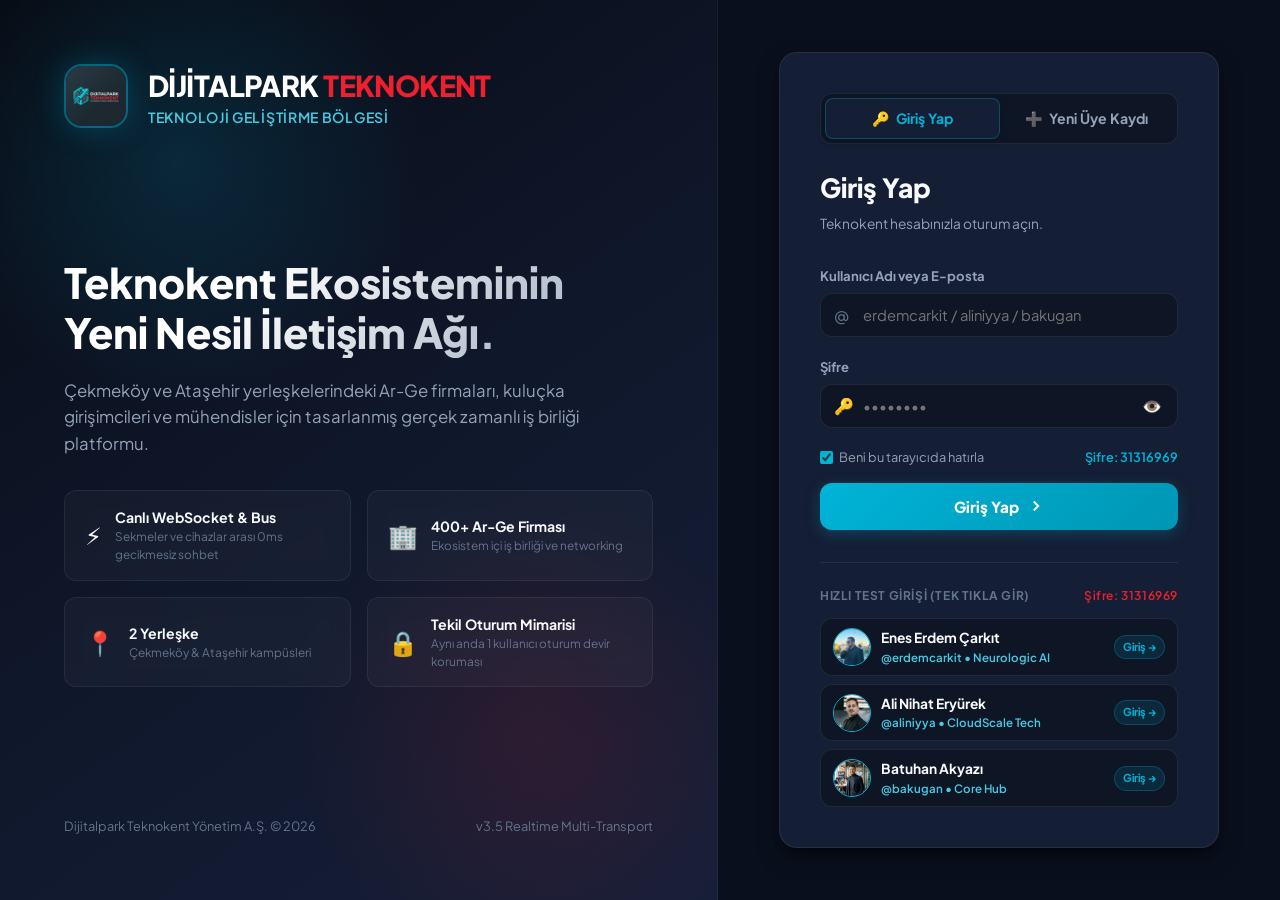
==== commit fdd91741: "feat: complete membership system, tab switching, and true zero-latency realtime chat" ====
--- a/index.html
+++ b/index.html
@@ -4,20 +4,28 @@
   <meta charset="UTF-8">
   <meta name="viewport" content="width=device-width, initial-scale=1.0">
   <title>Dijitalpark Teknokent Connect | Startup & Şirket İnovasyon Ağı</title>
-  <meta name="description" content="Dijitalpark Teknokent bünyesindeki Ar-Ge firmaları, startuplar ve girişimciler için Twitter ve LinkedIn tarzı profesyonel etkileşim ve iş ağı platformu.">
+  <meta name="description" content="Dijitalpark Teknokent bünyesindeki Ar-Ge firmaları, startuplar ve girişimciler için Twitter ve LinkedIn tarzı gerçek zamanlı profesyonel etkileşim ve iş ağı platformu.">
   
   <!-- Google Fonts: Plus Jakarta Sans -->
   <link rel="preconnect" href="https://fonts.googleapis.com">
   <link rel="preconnect" href="https://fonts.gstatic.com" crossorigin>
   <link href="https://fonts.googleapis.com/css2?family=Plus+Jakarta+Sans:wght@400;500;600;700;800&display=swap" rel="stylesheet">
   
-  <link rel="stylesheet" href="style.css?v=2.1">
+  <!-- MQTT.js over Secure WebSockets for True Cross-Device & Internet Real-time Communication with CDN Fallback -->
+  <script src="https://unpkg.com/mqtt@5.16.0/dist/mqtt.min.js"></script>
+  <script>
+    if (typeof mqtt === 'undefined') {
+      document.write('<script src="https://cdnjs.cloudflare.com/ajax/libs/mqtt/5.10.1/mqtt.min.js"><\/script>');
+    }
+  </script>
+  
+  <link rel="stylesheet" href="style.css?v=3.5">
   <link rel="icon" type="image/jpeg" href="./assets/logo.jpg">
 </head>
 <body>
 
   <!-- ==========================================================================
-       1. LOGIN SCREEN (SPLIT VIEW: BRAND ON LEFT, LOGIN ON RIGHT)
+       1. LOGIN / REGISTER SCREEN (SPLIT VIEW)
        ========================================================================== -->
   <div id="login-screen">
     <div class="login-split-container">
@@ -42,8 +50,8 @@
             <div class="login-feature-card">
               <span class="login-feature-icon">⚡</span>
               <div class="login-feature-text">
-                <span class="login-feature-title">Canlı Sohbet</span>
-                <span class="login-feature-sub">Gerçek zamanlı LinkedIn tarzı mesajlaşma</span>
+                <span class="login-feature-title">Canlı WebSocket & Bus</span>
+                <span class="login-feature-sub">Sekmeler ve cihazlar arası 0ms gecikmesiz sohbet</span>
               </div>
             </div>
 
@@ -66,8 +74,8 @@
             <div class="login-feature-card">
               <span class="login-feature-icon">🔒</span>
               <div class="login-feature-text">
-                <span class="login-feature-title">Tekil Oturum Koruması</span>
-                <span class="login-feature-sub">Aynı anda 1 kullanıcı kuralı</span>
+                <span class="login-feature-title">Tekil Oturum Mimarisi</span>
+                <span class="login-feature-sub">Aynı anda 1 kullanıcı oturum devir koruması</span>
               </div>
             </div>
           </div>
@@ -75,88 +83,210 @@
 
         <div class="login-left-footer">
           <span>Dijitalpark Teknokent Yönetim A.Ş. © 2026</span>
-          <span>Sürüm 2.4 (Canlı Sync)</span>
-        </div>
-      </div>
-
-      <!-- Sağ Taraf: Giriş Formu & Hızlı Test Seçici -->
+          <span>v3.5 Realtime Multi-Transport</span>
+        </div>
+      </div>
+
+      <!-- Sağ Taraf: Giriş Formu & Üye Kaydı -->
       <div class="login-right-form-col">
         <div class="login-form-card">
-          <div class="login-form-header">
-            <h2 class="login-form-title">Giriş Yap</h2>
-            <p class="login-form-desc">Teknokent üyelik bilgilerinizle oturum açın.</p>
+          
+          <!-- Auth Tabs (Giriş Yap vs Yeni Üye Kaydı) -->
+          <div class="auth-tabs-bar">
+            <button type="button" id="tab-btn-login" class="auth-tab-btn active" onclick="switchAuthTab('login')">
+              <span>🔑</span> Giriş Yap
+            </button>
+            <button type="button" id="tab-btn-register" class="auth-tab-btn" onclick="switchAuthTab('register')">
+              <span>➕</span> Yeni Üye Kaydı
+            </button>
           </div>
 
           <!-- Alert / Oturum Uyarı Alanı -->
           <div id="login-alert-banner" class="login-alert-banner"></div>
 
-          <form onsubmit="handleLoginSubmit(event)">
-            <div class="login-field">
-              <label for="login-username-input">Kullanıcı Adı</label>
-              <div class="login-input-wrapper">
-                <span class="login-input-icon">@</span>
-                <input type="text" id="login-username-input" class="login-input" placeholder="erdemcarkit / aliniyya / bakugan" required />
-              </div>
-            </div>
-
-            <div class="login-field">
-              <label for="login-password-input">Şifre</label>
-              <div class="login-input-wrapper">
-                <span class="login-input-icon">🔑</span>
-                <input type="password" id="login-password-input" class="login-input" placeholder="••••••••" required />
-              </div>
-            </div>
-
-            <button type="submit" class="login-submit-btn">
-              <span>Giriş Yap</span>
-              <svg width="18" height="18" viewBox="0 0 24 24" fill="none" stroke="currentColor" stroke-width="2.5"><polyline points="9 18 15 12 9 6"></polyline></svg>
-            </button>
-          </form>
-
-          <!-- Hızlı Test Giriş Seçici Kartları -->
-          <div class="quick-login-section">
-            <div class="quick-login-title">
-              <span>Hızlı Test Girişi</span>
-              <span class="pass-hint">Şifre: 31316969</span>
-            </div>
-            
-            <div class="quick-login-grid">
-              <!-- Erdem -->
-              <div class="quick-user-card" onclick="quickSelectUser('erdemcarkit')">
-                <div class="quick-user-left">
-                  <img src="./assets/avatar_erdem.jpg" class="quick-user-avatar" alt="Erdem" />
-                  <div class="quick-user-meta">
-                    <span class="quick-user-name">Enes Erdem Çarkıt</span>
-                    <span class="quick-user-handle">@erdemcarkit • Neurologic AI</span>
+          <!-- TAB 1: GİRİŞ FORMU -->
+          <div id="login-form-container">
+            <div class="login-form-header">
+              <h2 class="login-form-title">Giriş Yap</h2>
+              <p class="login-form-desc">Teknokent hesabınızla oturum açın.</p>
+            </div>
+
+            <form onsubmit="handleLoginSubmit(event)">
+              <div class="login-field">
+                <label for="login-username-input">Kullanıcı Adı veya E-posta</label>
+                <div class="login-input-wrapper">
+                  <span class="login-input-icon">@</span>
+                  <input type="text" id="login-username-input" class="login-input" placeholder="erdemcarkit / aliniyya / bakugan" required autocomplete="username" />
+                </div>
+              </div>
+
+              <div class="login-field">
+                <label for="login-password-input">Şifre</label>
+                <div class="login-input-wrapper">
+                  <span class="login-input-icon">🔑</span>
+                  <input type="password" id="login-password-input" class="login-input" placeholder="••••••••" required autocomplete="current-password" />
+                  <span class="login-password-toggle" onclick="togglePasswordVisibility('login-password-input')" title="Şifreyi Göster/Gizle">👁️</span>
+                </div>
+              </div>
+
+              <div style="display: flex; align-items: center; justify-content: space-between; margin-bottom: 1rem; font-size: 0.8rem; color: var(--text-secondary);">
+                <label style="display: flex; align-items: center; gap: 0.4rem; cursor: pointer;">
+                  <input type="checkbox" id="login-remember-me" checked style="accent-color: var(--brand-turq);" />
+                  Beni bu tarayıcıda hatırla
+                </label>
+                <span style="color: var(--brand-turq); font-weight: 600;">Şifre: 31316969</span>
+              </div>
+
+              <button type="submit" class="login-submit-btn">
+                <span>Giriş Yap</span>
+                <svg width="18" height="18" viewBox="0 0 24 24" fill="none" stroke="currentColor" stroke-width="2.5"><polyline points="9 18 15 12 9 6"></polyline></svg>
+              </button>
+            </form>
+
+            <!-- Hızlı Test Giriş Seçici Kartları -->
+            <div class="quick-login-section">
+              <div class="quick-login-title">
+                <span>HIZLI TEST GİRİŞİ (TEK TIKLA GİR)</span>
+                <span class="pass-hint">Şifre: 31316969</span>
+              </div>
+              
+              <div class="quick-login-grid">
+                <!-- Erdem -->
+                <div class="quick-user-card" onclick="quickSelectUser('erdemcarkit')">
+                  <div class="quick-user-left">
+                    <img src="./assets/avatar_erdem.png" class="quick-user-avatar" alt="Erdem" />
+                    <div class="quick-user-meta">
+                      <span class="quick-user-name">Enes Erdem Çarkıt</span>
+                      <span class="quick-user-handle">@erdemcarkit • Neurologic AI</span>
+                    </div>
                   </div>
-                </div>
-                <span class="quick-user-badge">Giriş Yap &rarr;</span>
-              </div>
-
-              <!-- Ali Nihat -->
-              <div class="quick-user-card" onclick="quickSelectUser('aliniyya')">
-                <div class="quick-user-left">
-                  <img src="./assets/avatar_ali.jpg" class="quick-user-avatar" alt="Ali Nihat" />
-                  <div class="quick-user-meta">
-                    <span class="quick-user-name">Ali Nihat Eryürek</span>
-                    <span class="quick-user-handle">@aliniyya • CloudScale Tech</span>
+                  <span class="quick-user-badge">Giriş &rarr;</span>
+                </div>
+
+                <!-- Ali Nihat -->
+                <div class="quick-user-card" onclick="quickSelectUser('aliniyya')">
+                  <div class="quick-user-left">
+                    <img src="./assets/avatar_ali.png" class="quick-user-avatar" alt="Ali Nihat" />
+                    <div class="quick-user-meta">
+                      <span class="quick-user-name">Ali Nihat Eryürek</span>
+                      <span class="quick-user-handle">@aliniyya • CloudScale Tech</span>
+                    </div>
                   </div>
-                </div>
-                <span class="quick-user-badge">Giriş Yap &rarr;</span>
-              </div>
-
-              <!-- Batuhan -->
-              <div class="quick-user-card" onclick="quickSelectUser('bakugan')">
-                <div class="quick-user-left">
-                  <img src="./assets/avatar_batuhan.jpg" class="quick-user-avatar" alt="Batuhan" />
-                  <div class="quick-user-meta">
-                    <span class="quick-user-name">Batuhan Akyazı</span>
-                    <span class="quick-user-handle">@bakugan • Core Hub</span>
+                  <span class="quick-user-badge">Giriş &rarr;</span>
+                </div>
+
+                <!-- Batuhan -->
+                <div class="quick-user-card" onclick="quickSelectUser('bakugan')">
+                  <div class="quick-user-left">
+                    <img src="./assets/avatar_batuhan.jpg" class="quick-user-avatar" alt="Batuhan" />
+                    <div class="quick-user-meta">
+                      <span class="quick-user-name">Batuhan Akyazı</span>
+                      <span class="quick-user-handle">@bakugan • Core Hub</span>
+                    </div>
                   </div>
-                </div>
-                <span class="quick-user-badge">Giriş Yap &rarr;</span>
-              </div>
-            </div>
+                  <span class="quick-user-badge">Giriş &rarr;</span>
+                </div>
+              </div>
+            </div>
+          </div>
+
+          <!-- TAB 2: YENİ ÜYE KAYIT FORMU -->
+          <div id="register-form-container" style="display: none;">
+            <div class="login-form-header">
+              <h2 class="login-form-title">Yeni Üye Kaydı</h2>
+              <p class="login-form-desc">Teknokent ekosistemine katılmak için profilinizi oluşturun.</p>
+            </div>
+
+            <!-- Kayıt Hata Mesajı -->
+            <div id="reg-alert-banner" class="login-alert-banner"></div>
+
+            <form onsubmit="handleRegisterSubmit(event)">
+              <div class="login-field">
+                <label>Ad Soyad *</label>
+                <div class="login-input-wrapper">
+                  <span class="login-input-icon">👤</span>
+                  <input type="text" id="reg-name-input" class="login-input" placeholder="Örn: Caner Demir" required />
+                </div>
+              </div>
+
+              <div class="login-field">
+                <label>Kullanıcı Adı (Username) *</label>
+                <div class="login-input-wrapper">
+                  <span class="login-input-icon">@</span>
+                  <input type="text" id="reg-username-input" class="login-input" placeholder="Örn: canerdemir" required autocomplete="username" />
+                </div>
+              </div>
+
+              <div class="login-field">
+                <label>E-posta Adresi</label>
+                <div class="login-input-wrapper">
+                  <span class="login-input-icon">✉️</span>
+                  <input type="email" id="reg-email-input" class="login-input" placeholder="caner@teknokent.com" />
+                </div>
+              </div>
+
+              <div style="display: grid; grid-template-columns: 1fr 1fr; gap: 0.75rem;">
+                <div class="login-field">
+                  <label>Şifre Belirleyin *</label>
+                  <div class="login-input-wrapper">
+                    <span class="login-input-icon">🔑</span>
+                    <input type="password" id="reg-password-input" class="login-input" placeholder="En az 4 karakter" required />
+                  </div>
+                </div>
+
+                <div class="login-field">
+                  <label>Şifre Tekrar *</label>
+                  <div class="login-input-wrapper">
+                    <span class="login-input-icon">🔒</span>
+                    <input type="password" id="reg-password2-input" class="login-input" placeholder="Şifre tekrarı" required />
+                  </div>
+                </div>
+              </div>
+
+              <div style="display: grid; grid-template-columns: 1fr 1fr; gap: 0.75rem;">
+                <div class="login-field">
+                  <label>Şirket / Startup Adı *</label>
+                  <div class="login-input-wrapper">
+                    <span class="login-input-icon">🏢</span>
+                    <input type="text" id="reg-company-input" class="login-input" placeholder="Örn: Nexo AI Solutions" required />
+                  </div>
+                </div>
+
+                <div class="login-field">
+                  <label>Ünvan / Rol</label>
+                  <div class="login-input-wrapper">
+                    <span class="login-input-icon">💼</span>
+                    <input type="text" id="reg-title-input" class="login-input" placeholder="Örn: Kurucu & CTO" />
+                  </div>
+                </div>
+              </div>
+
+              <div class="login-field">
+                <label>Teknokent Yerleşkesi</label>
+                <div class="login-input-wrapper">
+                  <select id="reg-campus-select" class="login-input">
+                    <option value="Dijitalpark Çekmeköy Yerleşkesi">Dijitalpark Çekmeköy Yerleşkesi</option>
+                    <option value="Dijitalpark Ataşehir Yerleşkesi">Dijitalpark Ataşehir Yerleşkesi</option>
+                  </select>
+                </div>
+              </div>
+
+              <!-- Avatar Seçimi -->
+              <div class="login-field">
+                <label>Profil Fotoğrafı Seçin</label>
+                <div class="reg-avatar-options">
+                  <img src="./assets/avatar_erdem.png" class="reg-avatar-choice selected" data-avatar="./assets/avatar_erdem.png" onclick="selectRegAvatar(this)" alt="Seçenek 1" />
+                  <img src="./assets/avatar_ali.png" class="reg-avatar-choice" data-avatar="./assets/avatar_ali.png" onclick="selectRegAvatar(this)" alt="Seçenek 2" />
+                  <img src="./assets/avatar_batuhan.jpg" class="reg-avatar-choice" data-avatar="./assets/avatar_batuhan.jpg" onclick="selectRegAvatar(this)" alt="Seçenek 3" />
+                  <img src="./assets/logo.jpg" class="reg-avatar-choice" data-avatar="./assets/logo.jpg" onclick="selectRegAvatar(this)" alt="Seçenek 4" />
+                </div>
+              </div>
+
+              <button type="submit" class="login-submit-btn" style="margin-top: 1rem;">
+                <span>Hesabı Oluştur & Giriş Yap</span>
+                <svg width="18" height="18" viewBox="0 0 24 24" fill="none" stroke="currentColor" stroke-width="2.5"><polyline points="9 18 15 12 9 6"></polyline></svg>
+              </button>
+            </form>
           </div>
 
         </div>
@@ -195,6 +325,12 @@
 
         <!-- Nav Actions -->
         <nav class="nav-actions">
+          <!-- Real-Time WebSocket Connection Badge -->
+          <div id="ws-status-badge" class="ws-status-badge" title="Canlı Gerçek Zamanlı Bağlantı Durumu">
+            <div class="ws-status-dot"></div>
+            <span id="ws-status-text">Canlı (WebSocket)</span>
+          </div>
+
           <button class="nav-link-btn active" onclick="setFeedCategory('all')">
             <svg width="20" height="20" viewBox="0 0 24 24" fill="none" stroke="currentColor" stroke-width="2">
               <path d="M3 9l9-7 9 7v11a2 2 0 0 1-2 2H5a2 2 0 0 1-2-2z"></path>
@@ -219,6 +355,21 @@
             <span class="nav-link-badge">⚡</span>
           </button>
 
+          <!-- Quick Account Switcher Menu -->
+          <div style="position: relative;">
+            <button class="nav-link-btn" onclick="toggleAccountSwitcher(event)" title="Hızlı Hesap Değiştirici">
+              <svg width="18" height="18" viewBox="0 0 24 24" fill="none" stroke="currentColor" stroke-width="2"><path d="M16 21v-2a4 4 0 0 0-4-4H5a4 4 0 0 0-4 4v2"></path><circle cx="9" cy="7" r="4"></circle><path d="M23 21v-2a4 4 0 0 0-3-3.87"></path><path d="M16 3.13a4 4 0 0 1 0 7.75"></path></svg>
+              <span>Hesap Değiştir ▾</span>
+            </button>
+            <div id="account-switcher-dropdown" class="account-switcher-dropdown"></div>
+          </div>
+
+          <!-- Open In New Tab Button (for Testing Realtime Chat) -->
+          <button class="nav-link-btn" onclick="openNewTabForTesting()" title="Yeni Sekmede Aç (Çoklu Kullanıcı Testi)">
+            <svg width="18" height="18" viewBox="0 0 24 24" fill="none" stroke="currentColor" stroke-width="2"><path d="M18 13v6a2 2 0 0 1-2 2H5a2 2 0 0 1-2-2V8a2 2 0 0 1 2-2h6"></path><polyline points="15 3 21 3 21 9"></polyline><line x1="10" y1="14" x2="21" y2="3"></line></svg>
+            <span>Yeni Sekme</span>
+          </button>
+
           <!-- Theme Toggle -->
           <button id="theme-toggle-btn" class="theme-toggle-btn" onclick="toggleTheme()" title="Temayı Değiştir">
           </button>
@@ -226,7 +377,7 @@
           <!-- Active User Pill -->
           <div class="user-switcher-pill" onclick="openProfileModal()" title="Profil Ayarları">
             <div class="pill-avatar-wrapper">
-              <img id="nav-user-avatar" src="./assets/avatar_erdem.jpg" class="pill-avatar" alt="Profil" />
+              <img id="nav-user-avatar" src="./assets/avatar_erdem.png" class="pill-avatar" alt="Profil" />
               <div class="online-status-dot"></div>
             </div>
             <div class="pill-info">
@@ -254,7 +405,7 @@
           <div class="profile-card-header"></div>
           <div class="profile-card-body">
             <div class="profile-avatar-wrapper">
-              <img id="sidebar-user-avatar" src="./assets/avatar_erdem.jpg" class="profile-avatar-lg" alt="Kullanıcı Avatarı" />
+              <img id="sidebar-user-avatar" src="./assets/avatar_erdem.png" class="profile-avatar-lg" alt="Kullanıcı Avatarı" />
               <div class="online-status-dot" style="bottom: 4px; right: 4px; width: 14px; height: 14px;"></div>
             </div>
             <h2 id="sidebar-user-name" class="profile-name">Enes Erdem Çarkıt</h2>
@@ -344,7 +495,7 @@
         <!-- Post Composer -->
         <div class="composer-card">
           <div class="composer-top-row">
-            <img id="composer-active-avatar" src="./assets/avatar_erdem.jpg" class="composer-avatar" alt="Kullanıcı Avatarı" />
+            <img id="composer-active-avatar" src="./assets/avatar_erdem.png" class="composer-avatar" alt="Kullanıcı Avatarı" />
             <div class="composer-input-area">
               <div class="post-as-bar">
                 <span>Paylaşım kimliği:</span>
@@ -410,12 +561,12 @@
         <div class="card-base test-accounts-panel">
           <div style="display: flex; align-items: center; justify-content: space-between; margin-bottom: 0.4rem;">
             <span style="font-weight: 800; font-size: 0.92rem; color: var(--text-primary); display:flex; align-items:center; gap:0.4rem;">
-              🟢 Çevrimiçi Üyeler
+              👥 Ekosistem Üyeleri
             </span>
             <span class="test-badge">Canlı Sync</span>
           </div>
           <p style="font-size: 0.74rem; color: var(--text-muted); line-height: 1.35; margin-bottom: 0.75rem;">
-            Doğrudan mesaj atmak için üyeye tıklayın (Diğer sekmeden giriş yapıp canlı konuşabilirsiniz):
+            Canlı sohbet başlatmak için tıklayın (Diğer sekmeler ve telefonlarla anlık eşzamanlıdır):
           </p>
           <div id="test-accounts-list"></div>
         </div>
@@ -468,8 +619,8 @@
       <div class="chat-dock-header" onclick="toggleChatDock()">
         <div class="chat-dock-title">
           <div class="chat-dock-avatar-stack">
-            <img src="./assets/avatar_erdem.jpg" alt="Erdem" />
-            <img src="./assets/avatar_ali.jpg" alt="Ali Nihat" />
+            <img src="./assets/avatar_erdem.png" alt="Erdem" />
+            <img src="./assets/avatar_ali.png" alt="Ali Nihat" />
             <img src="./assets/avatar_batuhan.jpg" alt="Batuhan" />
           </div>
           <span>Canlı Mesajlaşma (🟢 Online)</span>
@@ -483,7 +634,7 @@
 
       <div id="chat-dock-content" class="chat-dock-content">
         <div class="chat-dock-search">
-          <input type="text" class="chat-dock-search-input" placeholder="Teknokent üyelerinde ara..." />
+          <input type="text" id="chat-dock-search-input" class="chat-dock-search-input" placeholder="Teknokent üyelerinde ara..." oninput="filterChatContacts(this.value)" />
         </div>
         <div id="chat-contacts-list" class="chat-contact-list"></div>
       </div>
@@ -493,7 +644,7 @@
     <div id="active-conversation-window" class="active-conversation-window" style="display: none;">
       <div class="conversation-header">
         <div class="conversation-target-info">
-          <img id="chat-target-avatar" src="" class="conversation-target-avatar" />
+          <img id="chat-target-avatar" src="" class="conversation-target-avatar" alt="Avatar" />
           <div class="conversation-target-meta">
             <span id="chat-target-name" class="target-name">Üye</span>
             <span id="chat-target-status" class="target-status-text">🟢 Çevrimiçi</span>
@@ -504,8 +655,13 @@
         </div>
       </div>
 
+      <!-- Messages Body -->
       <div id="chat-messages-body" class="conversation-body"></div>
 
+      <!-- Realtime Typing Indicator -->
+      <div id="chat-typing-indicator" class="chat-typing-indicator"></div>
+
+      <!-- Quick Reply Suggestions -->
       <div class="quick-reply-suggestions">
         <button class="quick-reply-chip" onclick="sendQuickReply('Harika, yarın Teknokent kafesinde buluşalım! ☕️')">Kahve içelim ☕️</button>
         <button class="quick-reply-chip" onclick="sendQuickReply('Projeyi inceledim, çok iyi görünüyor! 🚀')">Çok iyi görünüyor 🚀</button>
@@ -521,6 +677,7 @@
     </div>
 
     <!-- Modals -->
+    <!-- Profile Edit Modal -->
     <div id="profile-edit-modal" class="modal-backdrop">
       <div class="modal-container">
         <div class="modal-header">
@@ -561,6 +718,7 @@
       </div>
     </div>
 
+    <!-- Company Register Modal -->
     <div id="company-register-modal" class="modal-backdrop">
       <div class="modal-container">
         <div class="modal-header">
@@ -602,14 +760,34 @@
       </div>
     </div>
 
+    <!-- Image Lightbox Modal -->
     <div id="image-lightbox-modal" class="modal-backdrop" onclick="closeLightbox()">
       <div style="max-width: 90vw; max-height: 90vh; position: relative;">
         <img id="lightbox-full-img" src="" style="max-width: 100%; max-height: 90vh; border-radius: var(--radius-md); object-fit: contain; box-shadow: 0 20px 50px rgba(0,0,0,0.8);" />
       </div>
     </div>
 
+    <!-- Session Takeover Overlay (Non-blocking notification when another tab logs in) -->
+    <div id="session-takeover-overlay" class="session-takeover-overlay" style="display: none;">
+      <div class="session-takeover-card">
+        <div class="session-takeover-icon">🔒</div>
+        <div class="session-takeover-title">Oturum Başka Bir Sekmede Açıldı</div>
+        <div class="session-takeover-desc" id="session-takeover-desc">
+          Bu hesap şu anda başka bir sekme veya cihazda açıldı. "Aynı anda 1 kullanıcı oturumu" kuralı gereği bu pencere beklemede tutuluyor.
+        </div>
+        <div class="session-takeover-actions">
+          <button class="btn-primary" onclick="reclaimSession()">
+            <span>⚡ Bu Pencereye Geri Al</span>
+          </button>
+          <button class="btn-secondary" onclick="logout()">
+            <span>Çıkış Yap</span>
+          </button>
+        </div>
+      </div>
+    </div>
+
   </div>
 
-  <script src="app.js?v=2.1"></script>
+  <script src="app.js?v=3.5"></script>
 </body>
 </html>
--- a/style.css
+++ b/style.css
@@ -2186,8 +2186,272 @@
   .login-features-grid {
     grid-template-columns: 1fr;
   }
-  .login-right-form-col {
-    padding: 2rem 1.25rem;
-  }
-}
-
+}
+
+/* Auth Tabs: Login vs Register */
+.auth-tabs-bar {
+  display: flex;
+  background: var(--bg-input);
+  border: 1px solid var(--border-color);
+  border-radius: var(--radius-md);
+  padding: 4px;
+  margin-bottom: 1.5rem;
+}
+
+.auth-tab-btn {
+  flex: 1;
+  padding: 0.65rem 1rem;
+  font-size: 0.88rem;
+  font-weight: 700;
+  text-align: center;
+  border-radius: var(--radius-sm);
+  color: var(--text-secondary);
+  transition: all var(--transition-fast);
+  cursor: pointer;
+  display: flex;
+  align-items: center;
+  justify-content: center;
+  gap: 0.4rem;
+}
+
+.auth-tab-btn:hover {
+  color: var(--text-primary);
+}
+
+.auth-tab-btn.active {
+  background: var(--bg-surface);
+  color: var(--brand-turq);
+  box-shadow: 0 2px 8px rgba(0, 0, 0, 0.25);
+  border: 1px solid rgba(0, 180, 216, 0.3);
+}
+
+/* WebSocket Realtime Status Pill */
+.ws-status-badge {
+  display: flex;
+  align-items: center;
+  gap: 0.45rem;
+  font-size: 0.72rem;
+  font-weight: 700;
+  padding: 0.3rem 0.75rem;
+  border-radius: var(--radius-full);
+  background: rgba(16, 185, 129, 0.12);
+  border: 1px solid rgba(16, 185, 129, 0.3);
+  color: #34D399;
+  box-shadow: 0 0 12px rgba(16, 185, 129, 0.15);
+  transition: all var(--transition-fast);
+}
+
+.ws-status-badge.connecting {
+  background: rgba(245, 158, 11, 0.12);
+  border-color: rgba(245, 158, 11, 0.3);
+  color: #FBBF24;
+  box-shadow: 0 0 12px rgba(245, 158, 11, 0.15);
+}
+
+.ws-status-dot {
+  width: 8px;
+  height: 8px;
+  border-radius: 50%;
+  background-color: currentColor;
+  animation: pulseDot 1.5s infinite;
+}
+
+@keyframes pulseDot {
+  0% { transform: scale(0.9); opacity: 0.6; }
+  50% { transform: scale(1.3); opacity: 1; }
+  100% { transform: scale(0.9); opacity: 0.6; }
+}
+
+/* Real-Time Typing Indicator */
+.chat-typing-indicator {
+  font-size: 0.75rem;
+  color: var(--brand-turq-light);
+  font-style: italic;
+  padding: 0.35rem 0.85rem;
+  display: none;
+  background: var(--bg-surface);
+  border-top: 1px solid var(--border-color);
+}
+
+.typing-dots {
+  display: inline-flex;
+  align-items: center;
+  gap: 3px;
+  margin-left: 4px;
+}
+
+.typing-dot {
+  width: 4px;
+  height: 4px;
+  border-radius: 50%;
+  background: var(--brand-turq);
+  animation: blink 1.2s infinite;
+}
+
+.typing-dot:nth-child(2) { animation-delay: 0.2s; }
+.typing-dot:nth-child(3) { animation-delay: 0.4s; }
+
+@keyframes blink {
+  0%, 100% { opacity: 0.3; transform: translateY(0); }
+  50% { opacity: 1; transform: translateY(-2px); }
+}
+
+/* Session Takeover Overlay (Non-blocking replacement for alert) */
+.session-takeover-overlay {
+  position: fixed;
+  top: 0;
+  left: 0;
+  width: 100vw;
+  height: 100vh;
+  z-index: 9999;
+  background: rgba(6, 10, 20, 0.85);
+  backdrop-filter: blur(10px);
+  -webkit-backdrop-filter: blur(10px);
+  display: flex;
+  align-items: center;
+  justify-content: center;
+  padding: 1rem;
+}
+
+.session-takeover-card {
+  background: var(--bg-surface);
+  border: 1px solid rgba(238, 32, 46, 0.4);
+  border-radius: var(--radius-lg);
+  padding: 2rem;
+  max-width: 460px;
+  width: 100%;
+  text-align: center;
+  box-shadow: 0 20px 50px rgba(0, 0, 0, 0.7), 0 0 30px rgba(238, 32, 46, 0.2);
+  animation: scaleUp 0.25s cubic-bezier(0.16, 1, 0.3, 1);
+}
+
+@keyframes scaleUp {
+  from { transform: scale(0.92); opacity: 0; }
+  to { transform: scale(1); opacity: 1; }
+}
+
+.session-takeover-icon {
+  font-size: 2.8rem;
+  margin-bottom: 1rem;
+}
+
+.session-takeover-title {
+  font-size: 1.25rem;
+  font-weight: 800;
+  color: var(--text-primary);
+  margin-bottom: 0.5rem;
+}
+
+.session-takeover-desc {
+  font-size: 0.88rem;
+  color: var(--text-secondary);
+  line-height: 1.5;
+  margin-bottom: 1.5rem;
+}
+
+.session-takeover-actions {
+  display: flex;
+  gap: 0.75rem;
+  justify-content: center;
+}
+
+/* Inline Form Feedback */
+.field-error-msg {
+  color: var(--brand-red-light);
+  font-size: 0.75rem;
+  margin-top: 0.3rem;
+  display: none;
+  font-weight: 600;
+}
+
+/* Avatar Selection Pills in Registration */
+.reg-avatar-options {
+  display: flex;
+  gap: 0.65rem;
+  margin-top: 0.5rem;
+  align-items: center;
+}
+
+.reg-avatar-choice {
+  width: 44px;
+  height: 44px;
+  border-radius: var(--radius-full);
+  border: 2px solid transparent;
+  cursor: pointer;
+  object-fit: cover;
+  transition: all var(--transition-fast);
+}
+
+.reg-avatar-choice:hover {
+  transform: scale(1.08);
+}
+
+.reg-avatar-choice.selected {
+  border-color: var(--brand-turq);
+  box-shadow: 0 0 12px var(--brand-turq-glow);
+}
+
+/* Switch Account Dropdown Menu */
+.account-switcher-dropdown {
+  position: absolute;
+  top: calc(100% + 8px);
+  right: 0;
+  background: var(--bg-surface);
+  border: 1px solid var(--border-color);
+  border-radius: var(--radius-md);
+  box-shadow: 0 15px 35px rgba(0, 0, 0, 0.4);
+  width: 280px;
+  padding: 0.6rem;
+  display: none;
+  z-index: 1500;
+  animation: fadeIn 0.15s ease;
+}
+
+.account-switcher-dropdown.show {
+  display: block;
+}
+
+.account-switch-item {
+  display: flex;
+  align-items: center;
+  gap: 0.65rem;
+  padding: 0.5rem 0.65rem;
+  border-radius: var(--radius-sm);
+  cursor: pointer;
+  transition: background var(--transition-fast);
+}
+
+.account-switch-item:hover {
+  background: var(--bg-surface-elevated);
+}
+
+.account-switch-item.active {
+  background: rgba(0, 180, 216, 0.12);
+  border: 1px solid rgba(0, 180, 216, 0.25);
+}
+
+.account-switch-avatar {
+  width: 32px;
+  height: 32px;
+  border-radius: 50%;
+  object-fit: cover;
+}
+
+.account-switch-meta {
+  display: flex;
+  flex-direction: column;
+}
+
+.account-switch-name {
+  font-size: 0.82rem;
+  font-weight: 700;
+  color: var(--text-primary);
+}
+
+.account-switch-handle {
+  font-size: 0.7rem;
+  color: var(--text-muted);
+}
+
+
+
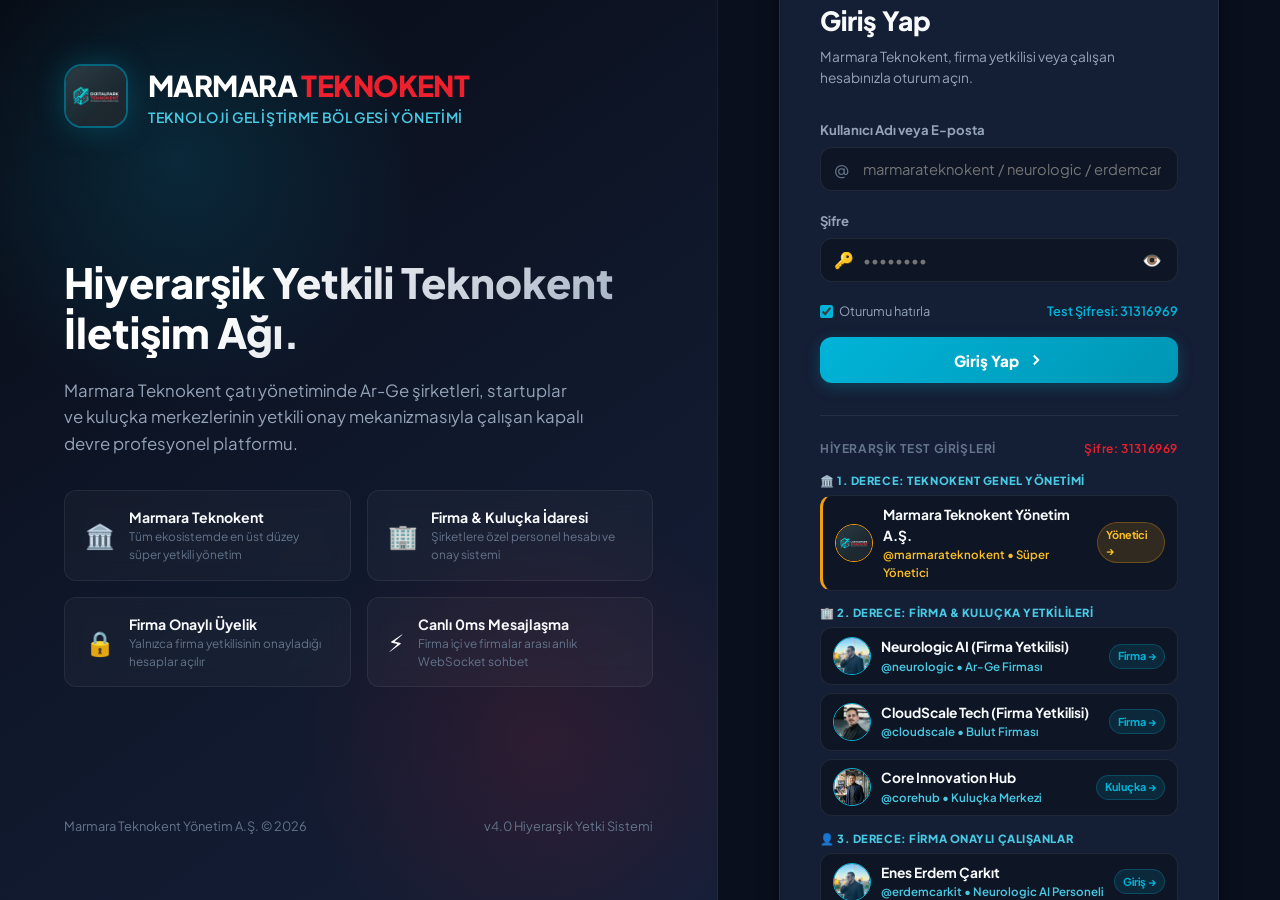
==== commit 8fc723dd: "feat: hiyerarsik hesap mimarisi (Marmara Teknokent, firma/kulucka yetkilileri, firma onayli personel" ====
--- a/index.html
+++ b/index.html
@@ -3,15 +3,15 @@
 <head>
   <meta charset="UTF-8">
   <meta name="viewport" content="width=device-width, initial-scale=1.0">
-  <title>Dijitalpark Teknokent Connect | Startup & Şirket İnovasyon Ağı</title>
-  <meta name="description" content="Dijitalpark Teknokent bünyesindeki Ar-Ge firmaları, startuplar ve girişimciler için Twitter ve LinkedIn tarzı gerçek zamanlı profesyonel etkileşim ve iş ağı platformu.">
+  <title>Marmara Teknokent Connect | Hiyerarşik Startup & Şirket Ağı</title>
+  <meta name="description" content="Marmara Teknokent bünyesindeki Ar-Ge firmaları, startuplar ve kuluçka merkezleri için hiyerarşik yetki ve firma onaylı üyelik sistemine sahip gerçek zamanlı iş birliği platformu.">
   
   <!-- Google Fonts: Plus Jakarta Sans -->
   <link rel="preconnect" href="https://fonts.googleapis.com">
   <link rel="preconnect" href="https://fonts.gstatic.com" crossorigin>
   <link href="https://fonts.googleapis.com/css2?family=Plus+Jakarta+Sans:wght@400;500;600;700;800&display=swap" rel="stylesheet">
   
-  <!-- MQTT.js over Secure WebSockets for True Cross-Device & Internet Real-time Communication with CDN Fallback -->
+  <!-- MQTT.js over Secure WebSockets with CDN Fallback -->
   <script src="https://unpkg.com/mqtt@5.16.0/dist/mqtt.min.js"></script>
   <script>
     if (typeof mqtt === 'undefined') {
@@ -19,96 +19,96 @@
     }
   </script>
   
-  <link rel="stylesheet" href="style.css?v=3.5">
+  <link rel="stylesheet" href="style.css?v=4.0">
   <link rel="icon" type="image/jpeg" href="./assets/logo.jpg">
 </head>
 <body>
 
   <!-- ==========================================================================
-       1. LOGIN / REGISTER SCREEN (SPLIT VIEW)
+       1. LOGIN / HIERARCHICAL REGISTRATION SCREEN
        ========================================================================== -->
   <div id="login-screen">
     <div class="login-split-container">
       
-      <!-- Sol Taraf: Marka & Ekosistem Tanıtımı -->
+      <!-- Sol Taraf: Marmara Teknokent Marka & Hiyerarşi Tanıtımı -->
       <div class="login-left-brand">
         <div class="login-brand-header">
-          <img src="./assets/logo.jpg" class="login-brand-logo" alt="Dijitalpark Logo" />
+          <img src="./assets/logo.jpg" class="login-brand-logo" alt="Marmara Teknokent Logo" />
           <div>
-            <div class="login-brand-title">DİJİTALPARK <span>TEKNOKENT</span></div>
-            <div class="login-brand-subtitle">Teknoloji Geliştirme Bölgesi</div>
+            <div class="login-brand-title">MARMARA <span>TEKNOKENT</span></div>
+            <div class="login-brand-subtitle">Teknoloji Geliştirme Bölgesi Yönetimi</div>
           </div>
         </div>
 
         <div class="login-hero-content">
-          <h1 class="login-hero-heading">Teknokent Ekosisteminin Yeni Nesil İletişim Ağı.</h1>
+          <h1 class="login-hero-heading">Hiyerarşik Yetkili Teknokent İletişim Ağı.</h1>
           <p class="login-hero-desc">
-            Çekmeköy ve Ataşehir yerleşkelerindeki Ar-Ge firmaları, kuluçka girişimcileri ve mühendisler için tasarlanmış gerçek zamanlı iş birliği platformu.
+            Marmara Teknokent çatı yönetiminde Ar-Ge şirketleri, startuplar ve kuluçka merkezlerinin yetkili onay mekanizmasıyla çalışan kapalı devre profesyonel platformu.
           </p>
 
           <div class="login-features-grid">
+            <div class="login-feature-card">
+              <span class="login-feature-icon">🏛️</span>
+              <div class="login-feature-text">
+                <span class="login-feature-title">Marmara Teknokent</span>
+                <span class="login-feature-sub">Tüm ekosistemde en üst düzey süper yetkili yönetim</span>
+              </div>
+            </div>
+
+            <div class="login-feature-card">
+              <span class="login-feature-icon">🏢</span>
+              <div class="login-feature-text">
+                <span class="login-feature-title">Firma & Kuluçka İdaresi</span>
+                <span class="login-feature-sub">Şirketlere özel personel hesabı ve onay sistemi</span>
+              </div>
+            </div>
+
+            <div class="login-feature-card">
+              <span class="login-feature-icon">🔒</span>
+              <div class="login-feature-text">
+                <span class="login-feature-title">Firma Onaylı Üyelik</span>
+                <span class="login-feature-sub">Yalnızca firma yetkilisinin onayladığı hesaplar açılır</span>
+              </div>
+            </div>
+
             <div class="login-feature-card">
               <span class="login-feature-icon">⚡</span>
               <div class="login-feature-text">
-                <span class="login-feature-title">Canlı WebSocket & Bus</span>
-                <span class="login-feature-sub">Sekmeler ve cihazlar arası 0ms gecikmesiz sohbet</span>
-              </div>
-            </div>
-
-            <div class="login-feature-card">
-              <span class="login-feature-icon">🏢</span>
-              <div class="login-feature-text">
-                <span class="login-feature-title">400+ Ar-Ge Firması</span>
-                <span class="login-feature-sub">Ekosistem içi iş birliği ve networking</span>
-              </div>
-            </div>
-
-            <div class="login-feature-card">
-              <span class="login-feature-icon">📍</span>
-              <div class="login-feature-text">
-                <span class="login-feature-title">2 Yerleşke</span>
-                <span class="login-feature-sub">Çekmeköy & Ataşehir kampüsleri</span>
-              </div>
-            </div>
-
-            <div class="login-feature-card">
-              <span class="login-feature-icon">🔒</span>
-              <div class="login-feature-text">
-                <span class="login-feature-title">Tekil Oturum Mimarisi</span>
-                <span class="login-feature-sub">Aynı anda 1 kullanıcı oturum devir koruması</span>
+                <span class="login-feature-title">Canlı 0ms Mesajlaşma</span>
+                <span class="login-feature-sub">Firma içi ve firmalar arası anlık WebSocket sohbet</span>
               </div>
             </div>
           </div>
         </div>
 
         <div class="login-left-footer">
-          <span>Dijitalpark Teknokent Yönetim A.Ş. © 2026</span>
-          <span>v3.5 Realtime Multi-Transport</span>
-        </div>
-      </div>
-
-      <!-- Sağ Taraf: Giriş Formu & Üye Kaydı -->
+          <span>Marmara Teknokent Yönetim A.Ş. © 2026</span>
+          <span>v4.0 Hiyerarşik Yetki Sistemi</span>
+        </div>
+      </div>
+
+      <!-- Sağ Taraf: Giriş Formu & Firma Personel Başvurusu -->
       <div class="login-right-form-col">
         <div class="login-form-card">
           
-          <!-- Auth Tabs (Giriş Yap vs Yeni Üye Kaydı) -->
+          <!-- Auth Tabs (Giriş Yap vs Hesap Başvurusu) -->
           <div class="auth-tabs-bar">
             <button type="button" id="tab-btn-login" class="auth-tab-btn active" onclick="switchAuthTab('login')">
               <span>🔑</span> Giriş Yap
             </button>
             <button type="button" id="tab-btn-register" class="auth-tab-btn" onclick="switchAuthTab('register')">
-              <span>➕</span> Yeni Üye Kaydı
+              <span>📝</span> Personel Başvurusu
             </button>
           </div>
 
-          <!-- Alert / Oturum Uyarı Alanı -->
+          <!-- Alert / Bilgilendirme Bannerı -->
           <div id="login-alert-banner" class="login-alert-banner"></div>
 
           <!-- TAB 1: GİRİŞ FORMU -->
           <div id="login-form-container">
             <div class="login-form-header">
               <h2 class="login-form-title">Giriş Yap</h2>
-              <p class="login-form-desc">Teknokent hesabınızla oturum açın.</p>
+              <p class="login-form-desc">Marmara Teknokent, firma yetkilisi veya çalışan hesabınızla oturum açın.</p>
             </div>
 
             <form onsubmit="handleLoginSubmit(event)">
@@ -116,7 +116,7 @@
                 <label for="login-username-input">Kullanıcı Adı veya E-posta</label>
                 <div class="login-input-wrapper">
                   <span class="login-input-icon">@</span>
-                  <input type="text" id="login-username-input" class="login-input" placeholder="erdemcarkit / aliniyya / bakugan" required autocomplete="username" />
+                  <input type="text" id="login-username-input" class="login-input" placeholder="marmarateknokent / neurologic / erdemcarkit" required autocomplete="username" />
                 </div>
               </div>
 
@@ -132,9 +132,9 @@
               <div style="display: flex; align-items: center; justify-content: space-between; margin-bottom: 1rem; font-size: 0.8rem; color: var(--text-secondary);">
                 <label style="display: flex; align-items: center; gap: 0.4rem; cursor: pointer;">
                   <input type="checkbox" id="login-remember-me" checked style="accent-color: var(--brand-turq);" />
-                  Beni bu tarayıcıda hatırla
+                  Oturumu hatırla
                 </label>
-                <span style="color: var(--brand-turq); font-weight: 600;">Şifre: 31316969</span>
+                <span style="color: var(--brand-turq); font-weight: 600;">Test Şifresi: 31316969</span>
               </div>
 
               <button type="submit" class="login-submit-btn">
@@ -143,137 +143,182 @@
               </button>
             </form>
 
-            <!-- Hızlı Test Giriş Seçici Kartları -->
+            <!-- Hiyerarşik Hızlı Test Giriş Seçici Kartları -->
             <div class="quick-login-section">
               <div class="quick-login-title">
-                <span>HIZLI TEST GİRİŞİ (TEK TIKLA GİR)</span>
+                <span>HİYERARŞİK TEST GİRİŞLERİ</span>
                 <span class="pass-hint">Şifre: 31316969</span>
               </div>
               
-              <div class="quick-login-grid">
-                <!-- Erdem -->
-                <div class="quick-user-card" onclick="quickSelectUser('erdemcarkit')">
+              <!-- 1. Kademe: Marmara Teknokent Süper Yetkili -->
+              <div class="quick-hierarchical-group">
+                <div class="quick-hierarchical-heading">
+                  <span>🏛️ 1. DERECE: TEKNOKENT GENEL YÖNETİMİ</span>
+                </div>
+                <div class="quick-user-card" onclick="quickSelectUser('marmarateknokent')" style="border-left: 3px solid #F59E0B;">
                   <div class="quick-user-left">
-                    <img src="./assets/avatar_erdem.png" class="quick-user-avatar" alt="Erdem" />
+                    <img src="./assets/logo.jpg" class="quick-user-avatar" style="border-color:#F59E0B;" alt="Teknokent" />
                     <div class="quick-user-meta">
-                      <span class="quick-user-name">Enes Erdem Çarkıt</span>
-                      <span class="quick-user-handle">@erdemcarkit • Neurologic AI</span>
+                      <span class="quick-user-name">Marmara Teknokent Yönetim A.Ş.</span>
+                      <span class="quick-user-handle" style="color:#FBBF24;">@marmarateknokent • Süper Yönetici</span>
                     </div>
                   </div>
-                  <span class="quick-user-badge">Giriş &rarr;</span>
-                </div>
-
-                <!-- Ali Nihat -->
-                <div class="quick-user-card" onclick="quickSelectUser('aliniyya')">
-                  <div class="quick-user-left">
-                    <img src="./assets/avatar_ali.png" class="quick-user-avatar" alt="Ali Nihat" />
-                    <div class="quick-user-meta">
-                      <span class="quick-user-name">Ali Nihat Eryürek</span>
-                      <span class="quick-user-handle">@aliniyya • CloudScale Tech</span>
+                  <span class="quick-user-badge" style="background:rgba(245,158,11,0.15); color:#FBBF24; border-color:rgba(245,158,11,0.3);">Yönetici &rarr;</span>
+                </div>
+              </div>
+
+              <!-- 2. Kademe: Firma / Startup / Kuluçka Yetkilileri -->
+              <div class="quick-hierarchical-group">
+                <div class="quick-hierarchical-heading">
+                  <span>🏢 2. DERECE: FİRMA & KULUÇKA YETKİLİLERİ</span>
+                </div>
+                <div class="quick-login-grid">
+                  <!-- Neurologic AI Firma Yönetimi -->
+                  <div class="quick-user-card" onclick="quickSelectUser('neurologic')">
+                    <div class="quick-user-left">
+                      <img src="./assets/avatar_erdem.png" class="quick-user-avatar" alt="Neurologic" />
+                      <div class="quick-user-meta">
+                        <span class="quick-user-name">Neurologic AI (Firma Yetkilisi)</span>
+                        <span class="quick-user-handle">@neurologic • Ar-Ge Firması</span>
+                      </div>
                     </div>
+                    <span class="quick-user-badge">Firma &rarr;</span>
                   </div>
-                  <span class="quick-user-badge">Giriş &rarr;</span>
-                </div>
-
-                <!-- Batuhan -->
-                <div class="quick-user-card" onclick="quickSelectUser('bakugan')">
-                  <div class="quick-user-left">
-                    <img src="./assets/avatar_batuhan.jpg" class="quick-user-avatar" alt="Batuhan" />
-                    <div class="quick-user-meta">
-                      <span class="quick-user-name">Batuhan Akyazı</span>
-                      <span class="quick-user-handle">@bakugan • Core Hub</span>
+
+                  <!-- CloudScale Tech Firma Yönetimi -->
+                  <div class="quick-user-card" onclick="quickSelectUser('cloudscale')">
+                    <div class="quick-user-left">
+                      <img src="./assets/avatar_ali.png" class="quick-user-avatar" alt="CloudScale" />
+                      <div class="quick-user-meta">
+                        <span class="quick-user-name">CloudScale Tech (Firma Yetkilisi)</span>
+                        <span class="quick-user-handle">@cloudscale • Bulut Firması</span>
+                      </div>
                     </div>
+                    <span class="quick-user-badge">Firma &rarr;</span>
                   </div>
-                  <span class="quick-user-badge">Giriş &rarr;</span>
-                </div>
-              </div>
-            </div>
-          </div>
-
-          <!-- TAB 2: YENİ ÜYE KAYIT FORMU -->
+
+                  <!-- Core Innovation Hub Kuluçka -->
+                  <div class="quick-user-card" onclick="quickSelectUser('corehub')">
+                    <div class="quick-user-left">
+                      <img src="./assets/avatar_batuhan.jpg" class="quick-user-avatar" alt="CoreHub" />
+                      <div class="quick-user-meta">
+                        <span class="quick-user-name">Core Innovation Hub</span>
+                        <span class="quick-user-handle">@corehub • Kuluçka Merkezi</span>
+                      </div>
+                    </div>
+                    <span class="quick-user-badge">Kuluçka &rarr;</span>
+                  </div>
+                </div>
+              </div>
+
+              <!-- 3. Kademe: Firma Çalışanları / Personel -->
+              <div class="quick-hierarchical-group">
+                <div class="quick-hierarchical-heading">
+                  <span>👤 3. DERECE: FİRMA ONAYLI ÇALIŞANLAR</span>
+                </div>
+                <div class="quick-login-grid">
+                  <div class="quick-user-card" onclick="quickSelectUser('erdemcarkit')">
+                    <div class="quick-user-left">
+                      <img src="./assets/avatar_erdem.png" class="quick-user-avatar" alt="Erdem" />
+                      <div class="quick-user-meta">
+                        <span class="quick-user-name">Enes Erdem Çarkıt</span>
+                        <span class="quick-user-handle">@erdemcarkit • Neurologic AI Personeli</span>
+                      </div>
+                    </div>
+                    <span class="quick-user-badge">Giriş &rarr;</span>
+                  </div>
+
+                  <div class="quick-user-card" onclick="quickSelectUser('aliniyya')">
+                    <div class="quick-user-left">
+                      <img src="./assets/avatar_ali.png" class="quick-user-avatar" alt="Ali Nihat" />
+                      <div class="quick-user-meta">
+                        <span class="quick-user-name">Ali Nihat Eryürek</span>
+                        <span class="quick-user-handle">@aliniyya • CloudScale Personeli</span>
+                      </div>
+                    </div>
+                    <span class="quick-user-badge">Giriş &rarr;</span>
+                  </div>
+                </div>
+              </div>
+
+            </div>
+          </div>
+
+          <!-- TAB 2: FİRMAYA PERSONEL HESAP BAŞVURUSU -->
           <div id="register-form-container" style="display: none;">
             <div class="login-form-header">
-              <h2 class="login-form-title">Yeni Üye Kaydı</h2>
-              <p class="login-form-desc">Teknokent ekosistemine katılmak için profilinizi oluşturun.</p>
+              <h2 class="login-form-title">Personel Hesap Başvurusu</h2>
+              <p class="login-form-desc">Güvenlik gereği yeni hesaplar doğrudan açılamaz. Başvurunuz firmanızın yetkilisine iletilir, onaylandığında aktifleşir.</p>
             </div>
 
             <!-- Kayıt Hata Mesajı -->
             <div id="reg-alert-banner" class="login-alert-banner"></div>
 
-            <form onsubmit="handleRegisterSubmit(event)">
+            <form onsubmit="handleAccountApplicationSubmit(event)">
+              <div class="login-field">
+                <label>Bağlı Olduğunuz Firma / Startup / Kuluçka *</label>
+                <div class="login-input-wrapper">
+                  <span class="login-input-icon">🏢</span>
+                  <select id="app-company-select" class="login-input" required></select>
+                </div>
+                <span style="font-size:0.72rem; color:var(--text-muted); margin-top:2px; display:block;">Hesap oluşturma isteği seçtiğiniz bu firmanın onay paneline düşecektir.</span>
+              </div>
+
               <div class="login-field">
                 <label>Ad Soyad *</label>
                 <div class="login-input-wrapper">
                   <span class="login-input-icon">👤</span>
-                  <input type="text" id="reg-name-input" class="login-input" placeholder="Örn: Caner Demir" required />
-                </div>
-              </div>
-
-              <div class="login-field">
-                <label>Kullanıcı Adı (Username) *</label>
-                <div class="login-input-wrapper">
-                  <span class="login-input-icon">@</span>
-                  <input type="text" id="reg-username-input" class="login-input" placeholder="Örn: canerdemir" required autocomplete="username" />
-                </div>
-              </div>
-
-              <div class="login-field">
-                <label>E-posta Adresi</label>
-                <div class="login-input-wrapper">
-                  <span class="login-input-icon">✉️</span>
-                  <input type="email" id="reg-email-input" class="login-input" placeholder="caner@teknokent.com" />
+                  <input type="text" id="app-name-input" class="login-input" placeholder="Örn: Caner Demir" required />
                 </div>
               </div>
 
               <div style="display: grid; grid-template-columns: 1fr 1fr; gap: 0.75rem;">
                 <div class="login-field">
-                  <label>Şifre Belirleyin *</label>
+                  <label>E-posta Adresi *</label>
+                  <div class="login-input-wrapper">
+                    <span class="login-input-icon">✉️</span>
+                    <input type="email" id="app-email-input" class="login-input" placeholder="caner@firma.com" required />
+                  </div>
+                </div>
+
+                <div class="login-field">
+                  <label>Pozisyon / Ünvan *</label>
+                  <div class="login-input-wrapper">
+                    <span class="login-input-icon">💼</span>
+                    <input type="text" id="app-title-input" class="login-input" placeholder="Örn: AI Yazılım Mühendisi" required />
+                  </div>
+                </div>
+              </div>
+
+              <div style="display: grid; grid-template-columns: 1fr 1fr; gap: 0.75rem;">
+                <div class="login-field">
+                  <label>Talep Edilen Kullanıcı Adı *</label>
+                  <div class="login-input-wrapper">
+                    <span class="login-input-icon">@</span>
+                    <input type="text" id="app-username-input" class="login-input" placeholder="canerdemir" required autocomplete="username" />
+                  </div>
+                </div>
+
+                <div class="login-field">
+                  <label>Belirlemek İstediğiniz Şifre *</label>
                   <div class="login-input-wrapper">
                     <span class="login-input-icon">🔑</span>
-                    <input type="password" id="reg-password-input" class="login-input" placeholder="En az 4 karakter" required />
+                    <input type="password" id="app-password-input" class="login-input" placeholder="En az 4 karakter" required />
                   </div>
                 </div>
-
-                <div class="login-field">
-                  <label>Şifre Tekrar *</label>
-                  <div class="login-input-wrapper">
-                    <span class="login-input-icon">🔒</span>
-                    <input type="password" id="reg-password2-input" class="login-input" placeholder="Şifre tekrarı" required />
-                  </div>
-                </div>
-              </div>
-
-              <div style="display: grid; grid-template-columns: 1fr 1fr; gap: 0.75rem;">
-                <div class="login-field">
-                  <label>Şirket / Startup Adı *</label>
-                  <div class="login-input-wrapper">
-                    <span class="login-input-icon">🏢</span>
-                    <input type="text" id="reg-company-input" class="login-input" placeholder="Örn: Nexo AI Solutions" required />
-                  </div>
-                </div>
-
-                <div class="login-field">
-                  <label>Ünvan / Rol</label>
-                  <div class="login-input-wrapper">
-                    <span class="login-input-icon">💼</span>
-                    <input type="text" id="reg-title-input" class="login-input" placeholder="Örn: Kurucu & CTO" />
-                  </div>
-                </div>
               </div>
 
               <div class="login-field">
-                <label>Teknokent Yerleşkesi</label>
+                <label>Firma Yetkilisine Not (Opsiyonel)</label>
                 <div class="login-input-wrapper">
-                  <select id="reg-campus-select" class="login-input">
-                    <option value="Dijitalpark Çekmeköy Yerleşkesi">Dijitalpark Çekmeköy Yerleşkesi</option>
-                    <option value="Dijitalpark Ataşehir Yerleşkesi">Dijitalpark Ataşehir Yerleşkesi</option>
-                  </select>
+                  <span class="login-input-icon">📝</span>
+                  <input type="text" id="app-note-input" class="login-input" placeholder="Örn: Ar-Ge ekibinde yeni göreve başladım." />
                 </div>
               </div>
 
               <!-- Avatar Seçimi -->
               <div class="login-field">
-                <label>Profil Fotoğrafı Seçin</label>
+                <label>Profil Görseli Seçin</label>
                 <div class="reg-avatar-options">
                   <img src="./assets/avatar_erdem.png" class="reg-avatar-choice selected" data-avatar="./assets/avatar_erdem.png" onclick="selectRegAvatar(this)" alt="Seçenek 1" />
                   <img src="./assets/avatar_ali.png" class="reg-avatar-choice" data-avatar="./assets/avatar_ali.png" onclick="selectRegAvatar(this)" alt="Seçenek 2" />
@@ -283,10 +328,21 @@
               </div>
 
               <button type="submit" class="login-submit-btn" style="margin-top: 1rem;">
-                <span>Hesabı Oluştur & Giriş Yap</span>
+                <span>Firmaya Hesap Başvurusu Gönder</span>
                 <svg width="18" height="18" viewBox="0 0 24 24" fill="none" stroke="currentColor" stroke-width="2.5"><polyline points="9 18 15 12 9 6"></polyline></svg>
               </button>
             </form>
+
+            <!-- Başvuran Kişiye Özel Canlı Durum Kartı -->
+            <div id="applicant-live-status" class="applicant-status-card">
+              <div class="applicant-status-title">
+                <span>⏳</span> <span id="applicant-status-firm-name">Firma Onayı Bekleniyor</span>
+              </div>
+              <div class="applicant-status-desc" id="applicant-status-text">
+                Hesap talebiniz ilgili firmanın yetkili paneline düştü. Firma yetkilisi onay verdiğinde şifrenizle giriş yapabileceksiniz.
+              </div>
+            </div>
+
           </div>
 
         </div>
@@ -305,10 +361,10 @@
       <div class="nav-container">
         <!-- Brand Logo & Title -->
         <div class="brand-wrapper" onclick="window.scrollTo({top:0, behavior:'smooth'})">
-          <img src="./assets/logo.jpg" alt="Dijitalpark Teknokent Logo" class="brand-logo-img" />
+          <img src="./assets/logo.jpg" alt="Marmara Teknokent Logo" class="brand-logo-img" />
           <div class="brand-text">
             <div class="brand-title">
-              DİJİTALPARK <span class="red-accent">CONNECT</span>
+              MARMARA <span class="red-accent">TEKNOKENT</span>
             </div>
             <div class="brand-subtitle">Teknoloji Geliştirme Bölgesi</div>
           </div>
@@ -339,6 +395,13 @@
             <span>Akış</span>
           </button>
 
+          <!-- Company / SuperAdmin Dedicated Management Console Button -->
+          <button id="nav-company-console-btn" class="nav-company-btn" onclick="openCompanyConsoleModal()" style="display: none;" title="Firma Yönetim Konsolu & Başvurular">
+            <svg width="18" height="18" viewBox="0 0 24 24" fill="none" stroke="currentColor" stroke-width="2"><path d="M16 21v-2a4 4 0 0 0-4-4H5a4 4 0 0 0-4 4v2"></path><circle cx="9" cy="7" r="4"></circle><path d="M23 21v-2a4 4 0 0 0-3-3.87"></path><path d="M16 3.13a4 4 0 0 1 0 7.75"></path></svg>
+            <span id="nav-company-console-label">Firma Yönetimi</span>
+            <span id="nav-pending-badge" class="nav-company-badge-count" style="display:none;">0</span>
+          </button>
+
           <button class="nav-link-btn" onclick="openCompanyModal()">
             <svg width="20" height="20" viewBox="0 0 24 24" fill="none" stroke="currentColor" stroke-width="2">
               <rect x="2" y="7" width="20" height="14" rx="2" ry="2"></rect>
@@ -358,15 +421,14 @@
           <!-- Quick Account Switcher Menu -->
           <div style="position: relative;">
             <button class="nav-link-btn" onclick="toggleAccountSwitcher(event)" title="Hızlı Hesap Değiştirici">
-              <svg width="18" height="18" viewBox="0 0 24 24" fill="none" stroke="currentColor" stroke-width="2"><path d="M16 21v-2a4 4 0 0 0-4-4H5a4 4 0 0 0-4 4v2"></path><circle cx="9" cy="7" r="4"></circle><path d="M23 21v-2a4 4 0 0 0-3-3.87"></path><path d="M16 3.13a4 4 0 0 1 0 7.75"></path></svg>
-              <span>Hesap Değiştir ▾</span>
+              <span>🔄 Hesap Değiştir ▾</span>
             </button>
             <div id="account-switcher-dropdown" class="account-switcher-dropdown"></div>
           </div>
 
           <!-- Open In New Tab Button (for Testing Realtime Chat) -->
-          <button class="nav-link-btn" onclick="openNewTabForTesting()" title="Yeni Sekmede Aç (Çoklu Kullanıcı Testi)">
-            <svg width="18" height="18" viewBox="0 0 24 24" fill="none" stroke="currentColor" stroke-width="2"><path d="M18 13v6a2 2 0 0 1-2 2H5a2 2 0 0 1-2-2V8a2 2 0 0 1 2-2h6"></path><polyline points="15 3 21 3 21 9"></polyline><line x1="10" y1="14" x2="21" y2="3"></line></svg>
+          <button class="nav-link-btn" onclick="openNewTabForTesting()" title="Yeni Sekmede Aç (Çoklu Oturum Testi)">
+            <svg width="17" height="17" viewBox="0 0 24 24" fill="none" stroke="currentColor" stroke-width="2"><path d="M18 13v6a2 2 0 0 1-2 2H5a2 2 0 0 1-2-2V8a2 2 0 0 1 2-2h6"></path><polyline points="15 3 21 3 21 9"></polyline><line x1="10" y1="14" x2="21" y2="3"></line></svg>
             <span>Yeni Sekme</span>
           </button>
 
@@ -381,8 +443,11 @@
               <div class="online-status-dot"></div>
             </div>
             <div class="pill-info">
-              <span id="nav-user-name" class="pill-name">Enes Erdem Çarkıt</span>
-              <span id="nav-user-role" class="pill-role">@erdemcarkit</span>
+              <div style="display:flex; align-items:center; gap:0.35rem;">
+                <span id="nav-user-name" class="pill-name">Kullanıcı</span>
+                <span id="nav-user-role-badge" class="role-badge employee">Çalışan</span>
+              </div>
+              <span id="nav-user-role" class="pill-role">@kullanici</span>
             </div>
           </div>
 
@@ -408,9 +473,10 @@
               <img id="sidebar-user-avatar" src="./assets/avatar_erdem.png" class="profile-avatar-lg" alt="Kullanıcı Avatarı" />
               <div class="online-status-dot" style="bottom: 4px; right: 4px; width: 14px; height: 14px;"></div>
             </div>
-            <h2 id="sidebar-user-name" class="profile-name">Enes Erdem Çarkıt</h2>
-            <p id="sidebar-user-headline" class="profile-headline">Kurucu Ortak & Lead AI Engineer</p>
-            <div id="sidebar-user-campus" class="profile-badge-tag">📍 Dijitalpark Çekmeköy</div>
+            <h2 id="sidebar-user-name" class="profile-name">Kullanıcı</h2>
+            <div id="sidebar-user-badge-container" style="margin-top: 0.2rem; margin-bottom: 0.3rem;"></div>
+            <p id="sidebar-user-headline" class="profile-headline">Ünvan • @kullanici</p>
+            <div id="sidebar-user-campus" class="profile-badge-tag">📍 Marmara Teknokent</div>
 
             <div class="profile-stats-row">
               <div class="profile-stat-item">
@@ -428,6 +494,10 @@
             </div>
 
             <div class="profile-card-actions">
+              <!-- Company console shortcut for authorized accounts -->
+              <button id="sidebar-company-console-btn" class="btn-primary" onclick="openCompanyConsoleModal()" style="display: none; width: 100%; margin-bottom: 0.5rem; background: linear-gradient(135deg, var(--brand-turq) 0%, #0096B4 100%);">
+                <span>🏢 Firma Yönetim Paneli</span>
+              </button>
               <button class="btn-secondary" onclick="openProfileModal()">
                 <svg width="15" height="15" viewBox="0 0 24 24" fill="none" stroke="currentColor" stroke-width="2"><path d="M12 20h9"></path><path d="M16.5 3.5a2.121 2.121 0 0 1 3 3L7 19l-4 1 1-4L16.5 3.5z"></path></svg>
                 <span>Profili Düzenle</span>
@@ -476,15 +546,15 @@
         <!-- Campus Info -->
         <div class="card-base" style="padding: 1.15rem; font-size: 0.8rem; color: var(--text-secondary);">
           <div style="font-weight: 800; color: var(--text-primary); margin-bottom: 0.5rem; display: flex; align-items: center; gap: 0.4rem;">
-            <span style="color: var(--brand-red);">📍</span> Dijitalpark Kampüsleri
+            <span style="color: var(--brand-red);">📍</span> Marmara Teknokent Yerleşkeleri
           </div>
           <div style="margin-bottom: 0.4rem; line-height: 1.4;">
-            <strong>Çekmeköy:</strong> Taşdelen Mah. Barış Cad. No:1
+            <strong>Ana Kampüs:</strong> Gebze / Çayırova Yerleşkesi
           </div>
           <div style="margin-bottom: 0.6rem; line-height: 1.4;">
-            <strong>Ataşehir:</strong> Örnek Mah. Ercüment Batanay Sok. No:14
-          </div>
-          <a href="https://www.dijitalparkteknokent.com.tr" target="_blank" style="color: var(--brand-turq); font-weight: 700; text-decoration: underline;">
+            <strong>Dijitalpark Çekmeköy:</strong> Taşdelen Mah. Barış Cad. No:1
+          </div>
+          <a href="javascript:void(0)" onclick="showToast('Marmara Teknokent Portalı Açılıyor')" style="color: var(--brand-turq); font-weight: 700; text-decoration: underline;">
             Resmi Teknokent Portalı &rarr;
           </a>
         </div>
@@ -515,7 +585,7 @@
             <span class="hashtag-chip" onclick="addHashtagToComposer('ArGe')">+ #ArGe</span>
             <span class="hashtag-chip" onclick="addHashtagToComposer('Girişimcilik')">+ #Girişimcilik</span>
             <span class="hashtag-chip" onclick="addHashtagToComposer('Yatırım')">+ #Yatırım</span>
-            <span class="hashtag-chip" onclick="addHashtagToComposer('AkıllıKampüs')">+ #AkıllıKampüs</span>
+            <span class="hashtag-chip" onclick="addHashtagToComposer('MarmaraTeknokent')">+ #MarmaraTeknokent</span>
           </div>
 
           <input type="file" id="post-image-file-input" accept="image/*" style="display: none;" onchange="handleImageSelect(event)" />
@@ -561,7 +631,7 @@
         <div class="card-base test-accounts-panel">
           <div style="display: flex; align-items: center; justify-content: space-between; margin-bottom: 0.4rem;">
             <span style="font-weight: 800; font-size: 0.92rem; color: var(--text-primary); display:flex; align-items:center; gap:0.4rem;">
-              👥 Ekosistem Üyeleri
+              👥 Ekosistem Üyeleri & Firmalar
             </span>
             <span class="test-badge">Canlı Sync</span>
           </div>
@@ -577,10 +647,10 @@
             <span class="sidebar-section-title">Teknokent Gündemi</span>
             <span style="font-size: 1rem;">🔥</span>
           </div>
-          <div class="trend-item" onclick="addHashtagToComposer('ÇekmeköyAkıllıKampüs')">
-            <div class="trend-category">Kampüs İnovasyonu • Gündem</div>
-            <div class="trend-tag">#ÇekmeköyAkıllıKampüs</div>
-            <div class="trend-count">428 paylaşım</div>
+          <div class="trend-item" onclick="addHashtagToComposer('MarmaraTeknokent')">
+            <div class="trend-category">Ekosistem • Gündem</div>
+            <div class="trend-tag">#MarmaraTeknokent</div>
+            <div class="trend-count">512 paylaşım</div>
           </div>
           <div class="trend-item" onclick="addHashtagToComposer('BridgeToBalkans')">
             <div class="trend-category">Global Açılım • Program</div>
@@ -619,9 +689,9 @@
       <div class="chat-dock-header" onclick="toggleChatDock()">
         <div class="chat-dock-title">
           <div class="chat-dock-avatar-stack">
+            <img src="./assets/logo.jpg" alt="Marmara" />
             <img src="./assets/avatar_erdem.png" alt="Erdem" />
-            <img src="./assets/avatar_ali.png" alt="Ali Nihat" />
-            <img src="./assets/avatar_batuhan.jpg" alt="Batuhan" />
+            <img src="./assets/avatar_ali.png" alt="Ali" />
           </div>
           <span>Canlı Mesajlaşma (🟢 Online)</span>
         </div>
@@ -676,6 +746,123 @@
       </div>
     </div>
 
+    <!-- ==========================================================================
+         3. HIERARCHICAL COMPANY & SUPERADMIN MANAGEMENT CONSOLE MODAL
+         ========================================================================== -->
+    <div id="company-console-modal" class="modal-backdrop">
+      <div class="modal-container company-console-container">
+        <div class="modal-header">
+          <div class="modal-title">
+            <span id="console-header-emoji">🏢</span>
+            <span id="console-header-title">Firma Yönetim Konsolu</span>
+          </div>
+          <button class="modal-close-btn" onclick="closeCompanyConsoleModal()">✕</button>
+        </div>
+
+        <!-- Console Tabs -->
+        <div class="company-console-tabs">
+          <button type="button" id="c-tab-requests" class="console-tab-btn active" onclick="switchConsoleTab('requests')">
+            <span>🔔</span> Gelen Hesap Başvuruları
+            <span id="console-tab-pending-badge" class="console-tab-count">0</span>
+          </button>
+          <button type="button" id="c-tab-create" class="console-tab-btn" onclick="switchConsoleTab('create')">
+            <span>➕</span> Yeni Personel Tanımla
+          </button>
+          <button type="button" id="c-tab-members" class="console-tab-btn" onclick="switchConsoleTab('members')">
+            <span>👥</span> Firma Kadrosu
+          </button>
+        </div>
+
+        <div class="modal-body" style="padding: 1.5rem;">
+          
+          <!-- TAB 1: GELEN BAŞVURULAR (ONAY BEKLEYENLER) -->
+          <div id="console-pane-requests">
+            <div style="display:flex; align-items:center; justify-content:space-between; margin-bottom:1rem;">
+              <p style="font-size:0.84rem; color:var(--text-secondary); margin:0;">
+                Giriş sayfasından firmanız adına hesap açma başvurusu yapan adaylar. Onay verdiğiniz takdirde hesapları anında açılır.
+              </p>
+              <button onclick="renderConsoleRequests()" style="font-size:0.75rem; color:var(--brand-turq); font-weight:700;">🔄 Yenile</button>
+            </div>
+
+            <div id="console-requests-list" class="requests-grid"></div>
+          </div>
+
+          <!-- TAB 2: DOĞRUDAN PERSONEL HESABI OLUŞTURMA -->
+          <div id="console-pane-create" style="display: none;">
+            <p style="font-size:0.84rem; color:var(--text-secondary); margin-bottom:1.25rem;">
+              Firmanız bünyesindeki çalışanlara doğrudan kullanıcı adı ve şifre vererek anında hesap oluşturabilirsiniz.
+            </p>
+
+            <form onsubmit="handleDirectPersonnelCreation(event)">
+              <div class="form-row">
+                <div class="form-group">
+                  <label class="form-label">Personel Ad Soyad *</label>
+                  <input type="text" id="direct-name" class="form-control" placeholder="Örn: Mehmet Öz" required />
+                </div>
+                <div class="form-group">
+                  <label class="form-label">Pozisyon / Ünvan *</label>
+                  <input type="text" id="direct-title" class="form-control" placeholder="Örn: Senior Backend Dev" required />
+                </div>
+              </div>
+
+              <div class="form-row">
+                <div class="form-group">
+                  <label class="form-label">Verilecek Kullanıcı Adı (@username) *</label>
+                  <input type="text" id="direct-username" class="form-control" placeholder="mehmetoz" required />
+                </div>
+                <div class="form-group">
+                  <label class="form-label">Belirlenen Şifre *</label>
+                  <input type="text" id="direct-password" class="form-control" value="31316969" required />
+                </div>
+              </div>
+
+              <div class="form-row">
+                <div class="form-group">
+                  <label class="form-label">E-posta Adresi</label>
+                  <input type="email" id="direct-email" class="form-control" placeholder="mehmet@firma.com" />
+                </div>
+                <div class="form-group">
+                  <label class="form-label">Yerleşke</label>
+                  <select id="direct-campus" class="form-control">
+                    <option value="Dijitalpark Çekmeköy Yerleşkesi">Dijitalpark Çekmeköy Yerleşkesi</option>
+                    <option value="Dijitalpark Ataşehir Yerleşkesi">Dijitalpark Ataşehir Yerleşkesi</option>
+                    <option value="Marmara Teknokent Gebze Kampüsü">Marmara Teknokent Gebze Kampüsü</option>
+                  </select>
+                </div>
+              </div>
+
+              <div class="form-group">
+                <label class="form-label">Profil Görseli</label>
+                <div class="reg-avatar-options">
+                  <img src="./assets/avatar_erdem.png" class="reg-avatar-choice selected" data-directavatar="./assets/avatar_erdem.png" onclick="selectDirectAvatar(this)" alt="Avatar 1" />
+                  <img src="./assets/avatar_ali.png" class="reg-avatar-choice" data-directavatar="./assets/avatar_ali.png" onclick="selectDirectAvatar(this)" alt="Avatar 2" />
+                  <img src="./assets/avatar_batuhan.jpg" class="reg-avatar-choice" data-directavatar="./assets/avatar_batuhan.jpg" onclick="selectDirectAvatar(this)" alt="Avatar 3" />
+                  <img src="./assets/logo.jpg" class="reg-avatar-choice" data-directavatar="./assets/logo.jpg" onclick="selectDirectAvatar(this)" alt="Avatar 4" />
+                </div>
+              </div>
+
+              <button type="submit" class="btn-primary" style="margin-top: 1rem; width: 100%;">
+                <span>Hesabı Oluştur & Personeli Yetkilendir</span>
+              </button>
+            </form>
+          </div>
+
+          <!-- TAB 3: FİRMA KADROSU -->
+          <div id="console-pane-members" style="display: none;">
+            <p style="font-size:0.84rem; color:var(--text-secondary); margin-bottom:1rem;">
+              Firmanıza bağlı olarak yetkilendirilmiş ve onaylanmış aktif çalışanların listesi.
+            </p>
+            <div id="console-members-list" class="requests-grid"></div>
+          </div>
+
+        </div>
+        
+        <div class="modal-footer">
+          <button class="btn-secondary" onclick="closeCompanyConsoleModal()">Kapat</button>
+        </div>
+      </div>
+    </div>
+
     <!-- Modals -->
     <!-- Profile Edit Modal -->
     <div id="profile-edit-modal" class="modal-backdrop">
@@ -703,6 +890,7 @@
               <select id="edit-profile-campus" class="form-control">
                 <option value="Dijitalpark Çekmeköy Yerleşkesi">Dijitalpark Çekmeköy Yerleşkesi</option>
                 <option value="Dijitalpark Ataşehir Yerleşkesi">Dijitalpark Ataşehir Yerleşkesi</option>
+                <option value="Marmara Teknokent Gebze Kampüsü">Marmara Teknokent Gebze Kampüsü</option>
               </select>
             </div>
           </div>
@@ -788,6 +976,6 @@
 
   </div>
 
-  <script src="app.js?v=3.5"></script>
+  <script src="app.js?v=4.0"></script>
 </body>
 </html>
--- a/style.css
+++ b/style.css
@@ -2453,5 +2453,288 @@
   color: var(--text-muted);
 }
 
-
-
+/* ==========================================================================
+   HIERARCHICAL ROLES & COMPANY MANAGEMENT STYLES
+   ========================================================================== */
+
+/* Role Badges */
+.role-badge {
+  display: inline-flex;
+  align-items: center;
+  gap: 0.35rem;
+  font-size: 0.72rem;
+  font-weight: 800;
+  padding: 0.2rem 0.6rem;
+  border-radius: var(--radius-full);
+  letter-spacing: 0.02em;
+}
+
+.role-badge.super-admin {
+  background: rgba(245, 158, 11, 0.15);
+  border: 1px solid rgba(245, 158, 11, 0.4);
+  color: #FBBF24;
+  box-shadow: 0 0 10px rgba(245, 158, 11, 0.2);
+}
+
+.role-badge.company-admin {
+  background: rgba(0, 180, 216, 0.15);
+  border: 1px solid rgba(0, 180, 216, 0.4);
+  color: var(--brand-turq);
+  box-shadow: 0 0 10px var(--brand-turq-glow);
+}
+
+.role-badge.employee {
+  background: rgba(148, 163, 184, 0.12);
+  border: 1px solid rgba(148, 163, 184, 0.25);
+  color: #CBD5E1;
+}
+
+/* Company Admin Action Button in Navbar */
+.nav-company-btn {
+  display: flex;
+  align-items: center;
+  gap: 0.45rem;
+  background: linear-gradient(135deg, rgba(0, 180, 216, 0.18) 0%, rgba(0, 150, 180, 0.25) 100%);
+  border: 1px solid var(--brand-turq);
+  color: var(--brand-turq-light);
+  font-size: 0.78rem;
+  font-weight: 700;
+  padding: 0.45rem 0.95rem;
+  border-radius: var(--radius-full);
+  transition: all var(--transition-fast);
+  cursor: pointer;
+}
+
+.nav-company-btn:hover {
+  background: var(--brand-turq);
+  color: #FFFFFF;
+  box-shadow: 0 0 15px var(--brand-turq-glow);
+}
+
+.nav-company-badge-count {
+  background: var(--brand-red);
+  color: #FFFFFF;
+  font-size: 0.68rem;
+  font-weight: 800;
+  padding: 0.1rem 0.4rem;
+  border-radius: var(--radius-full);
+  animation: pulseDot 2s infinite;
+}
+
+/* Modal for Company Console */
+.company-console-container {
+  max-width: 820px !important;
+}
+
+.company-console-tabs {
+  display: flex;
+  gap: 0.5rem;
+  border-bottom: 1px solid var(--border-color);
+  padding: 0 1.5rem;
+  background: var(--bg-surface-elevated);
+}
+
+.console-tab-btn {
+  padding: 0.85rem 1.15rem;
+  font-size: 0.85rem;
+  font-weight: 700;
+  color: var(--text-secondary);
+  border-bottom: 2px solid transparent;
+  cursor: pointer;
+  transition: all var(--transition-fast);
+  display: flex;
+  align-items: center;
+  gap: 0.4rem;
+}
+
+.console-tab-btn:hover {
+  color: var(--text-primary);
+}
+
+.console-tab-btn.active {
+  color: var(--brand-turq);
+  border-bottom-color: var(--brand-turq);
+}
+
+.console-tab-count {
+  background: var(--brand-red);
+  color: #fff;
+  font-size: 0.65rem;
+  font-weight: 800;
+  padding: 2px 6px;
+  border-radius: var(--radius-full);
+}
+
+/* Request Cards List */
+.requests-grid {
+  display: flex;
+  flex-direction: column;
+  gap: 0.85rem;
+}
+
+.request-card {
+  background: var(--bg-input);
+  border: 1px solid var(--border-color);
+  border-radius: var(--radius-md);
+  padding: 1.15rem;
+  transition: all var(--transition-fast);
+}
+
+.request-card:hover {
+  border-color: rgba(0, 180, 216, 0.4);
+}
+
+.request-card-header {
+  display: flex;
+  align-items: center;
+  justify-content: space-between;
+  margin-bottom: 0.75rem;
+}
+
+.request-candidate-info {
+  display: flex;
+  align-items: center;
+  gap: 0.75rem;
+}
+
+.request-avatar {
+  width: 44px;
+  height: 44px;
+  border-radius: var(--radius-full);
+  object-fit: cover;
+  border: 2px solid var(--brand-turq);
+}
+
+.request-names {
+  display: flex;
+  flex-direction: column;
+}
+
+.request-name {
+  font-size: 0.95rem;
+  font-weight: 800;
+  color: var(--text-primary);
+}
+
+.request-username {
+  font-size: 0.76rem;
+  color: var(--brand-turq-light);
+  font-weight: 600;
+}
+
+.request-meta-grid {
+  display: grid;
+  grid-template-columns: repeat(auto-fit, minmax(160px, 1fr));
+  gap: 0.5rem;
+  padding: 0.6rem 0.85rem;
+  background: var(--bg-surface);
+  border-radius: var(--radius-sm);
+  font-size: 0.76rem;
+  color: var(--text-secondary);
+  margin-bottom: 0.75rem;
+}
+
+.request-note-box {
+  background: rgba(0, 180, 216, 0.05);
+  border-left: 3px solid var(--brand-turq);
+  padding: 0.5rem 0.75rem;
+  font-size: 0.78rem;
+  color: var(--text-primary);
+  border-radius: 0 var(--radius-sm) var(--radius-sm) 0;
+  margin-bottom: 0.85rem;
+  font-style: italic;
+}
+
+.request-actions-row {
+  display: flex;
+  align-items: center;
+  justify-content: flex-end;
+  gap: 0.65rem;
+}
+
+.btn-approve {
+  background: linear-gradient(135deg, #10B981 0%, #059669 100%);
+  color: #FFFFFF;
+  padding: 0.5rem 1.15rem;
+  border-radius: var(--radius-sm);
+  font-size: 0.82rem;
+  font-weight: 700;
+  display: flex;
+  align-items: center;
+  gap: 0.4rem;
+  transition: all var(--transition-fast);
+  cursor: pointer;
+}
+
+.btn-approve:hover {
+  transform: translateY(-1px);
+  box-shadow: 0 4px 12px rgba(16, 185, 129, 0.35);
+}
+
+.btn-reject {
+  background: rgba(238, 32, 46, 0.12);
+  border: 1px solid rgba(238, 32, 46, 0.3);
+  color: var(--brand-red-light);
+  padding: 0.5rem 0.95rem;
+  border-radius: var(--radius-sm);
+  font-size: 0.82rem;
+  font-weight: 700;
+  transition: all var(--transition-fast);
+  cursor: pointer;
+}
+
+.btn-reject:hover {
+  background: var(--brand-red);
+  color: #FFFFFF;
+}
+
+/* Quick Hierarchical Section in Login Screen */
+.quick-hierarchical-group {
+  margin-bottom: 0.85rem;
+}
+
+.quick-hierarchical-heading {
+  font-size: 0.7rem;
+  font-weight: 800;
+  color: var(--brand-turq-light);
+  letter-spacing: 0.05em;
+  margin-bottom: 0.4rem;
+  text-transform: uppercase;
+  display: flex;
+  align-items: center;
+  gap: 0.3rem;
+}
+
+/* Live Applicant Status Card in Login */
+.applicant-status-card {
+  background: rgba(0, 180, 216, 0.08);
+  border: 1px solid rgba(0, 180, 216, 0.3);
+  border-radius: var(--radius-md);
+  padding: 1rem;
+  margin-top: 1rem;
+  display: none;
+}
+
+.applicant-status-card.active {
+  display: block;
+}
+
+.applicant-status-title {
+  font-size: 0.82rem;
+  font-weight: 800;
+  color: var(--brand-turq);
+  margin-bottom: 0.35rem;
+  display: flex;
+  align-items: center;
+  gap: 0.4rem;
+}
+
+.applicant-status-desc {
+  font-size: 0.78rem;
+  color: var(--text-secondary);
+  line-height: 1.4;
+}
+
+
+
+
